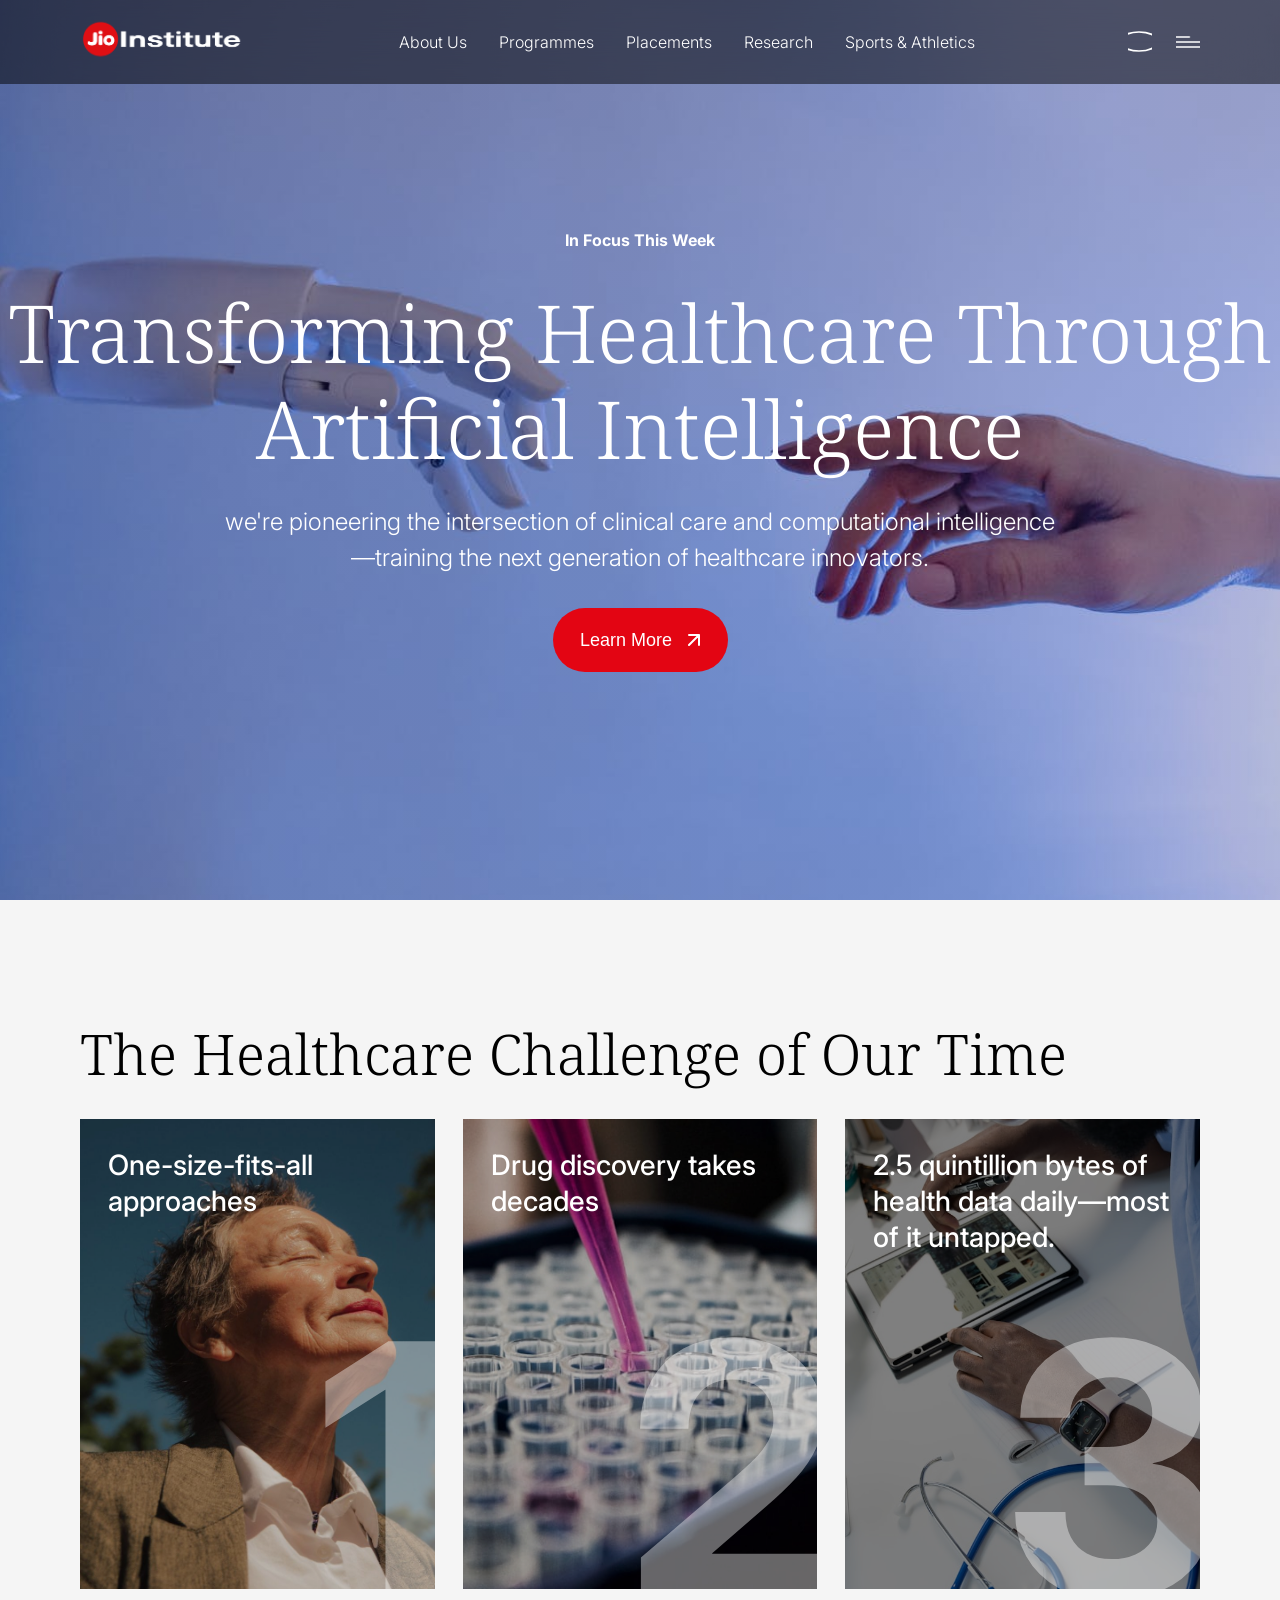
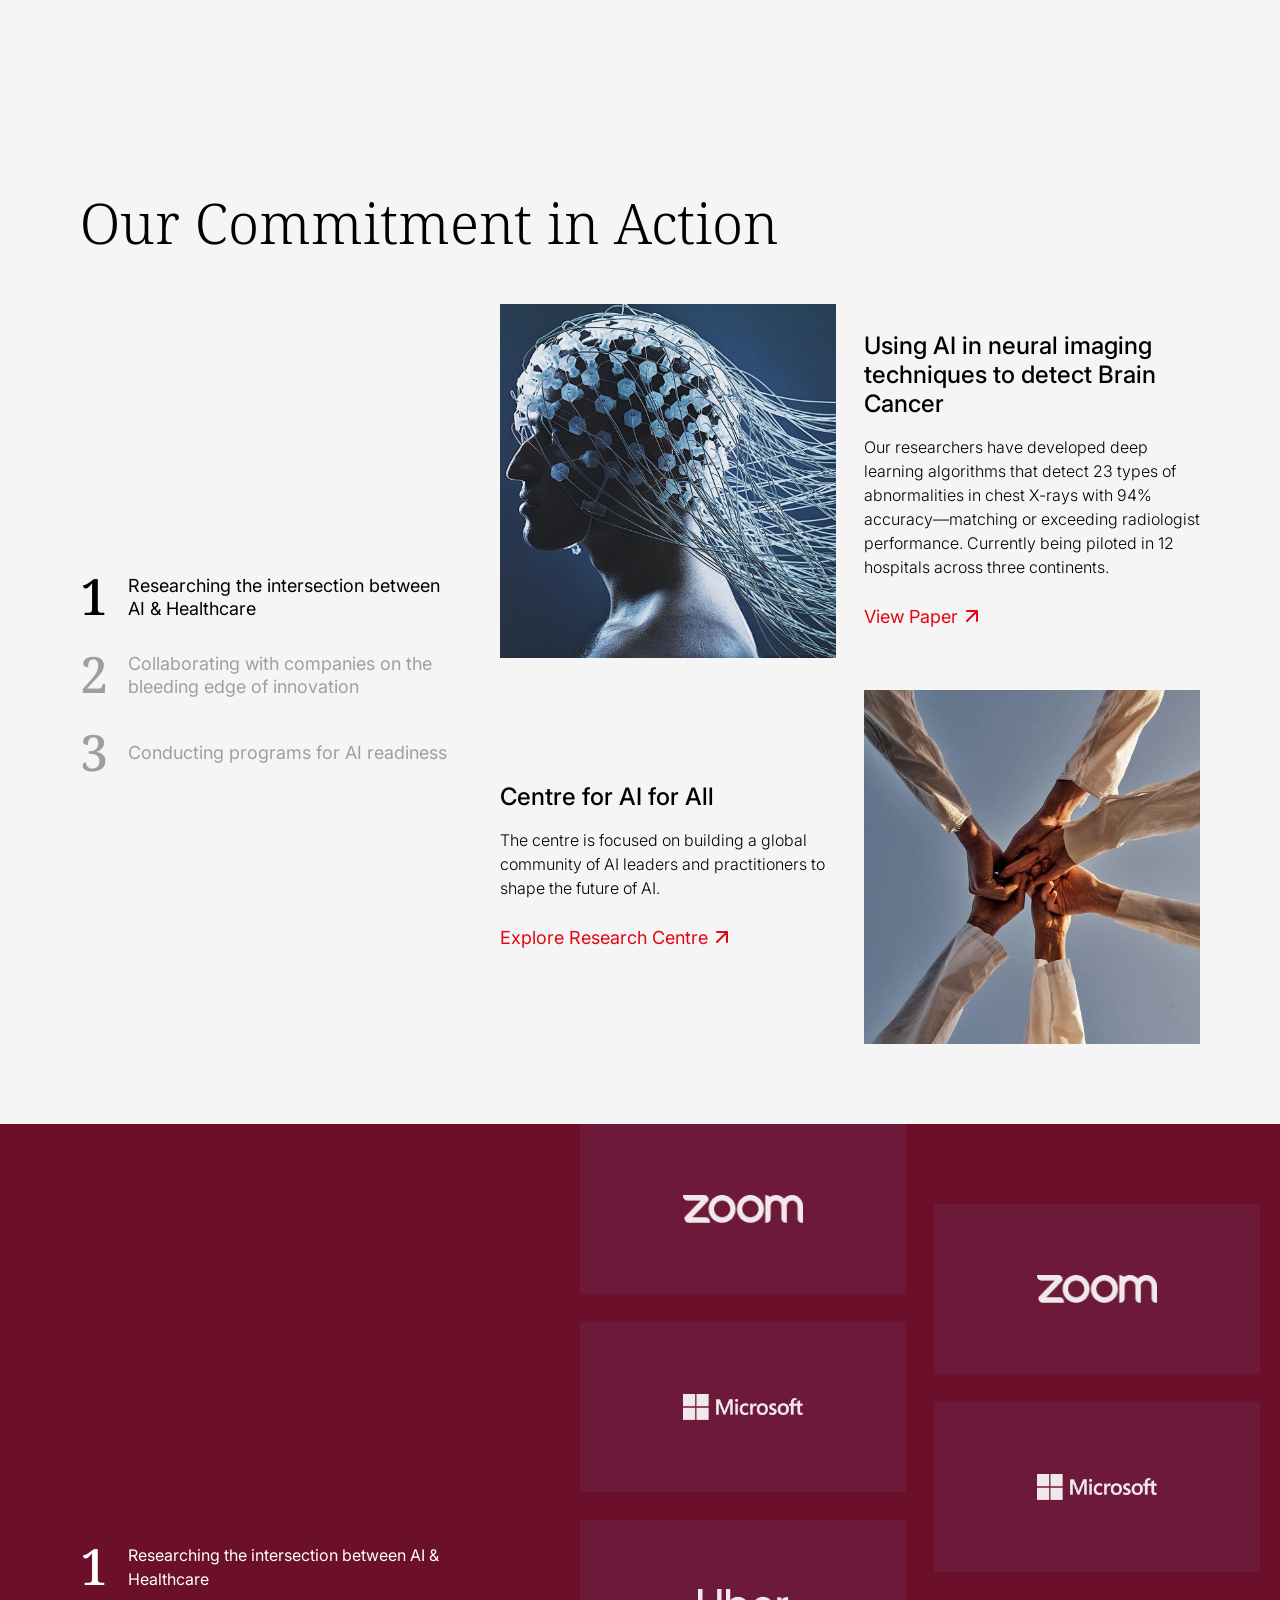
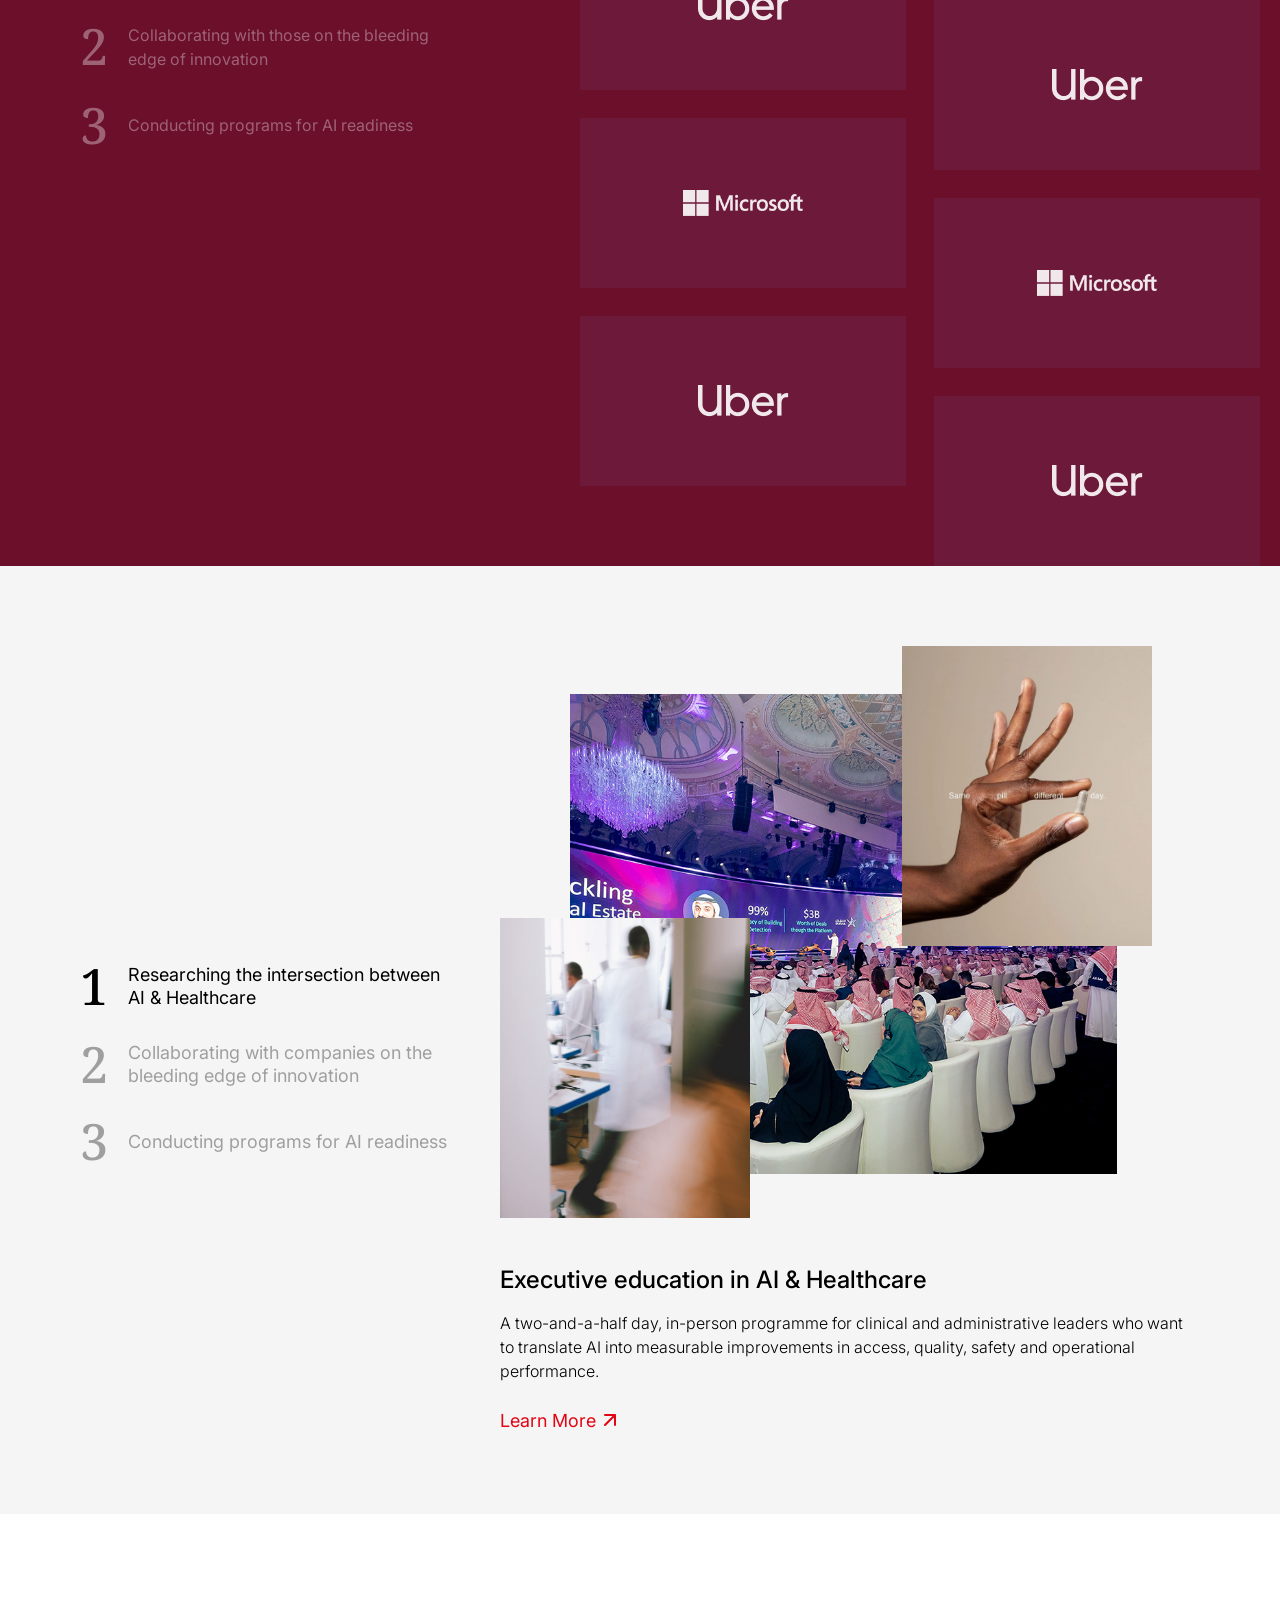
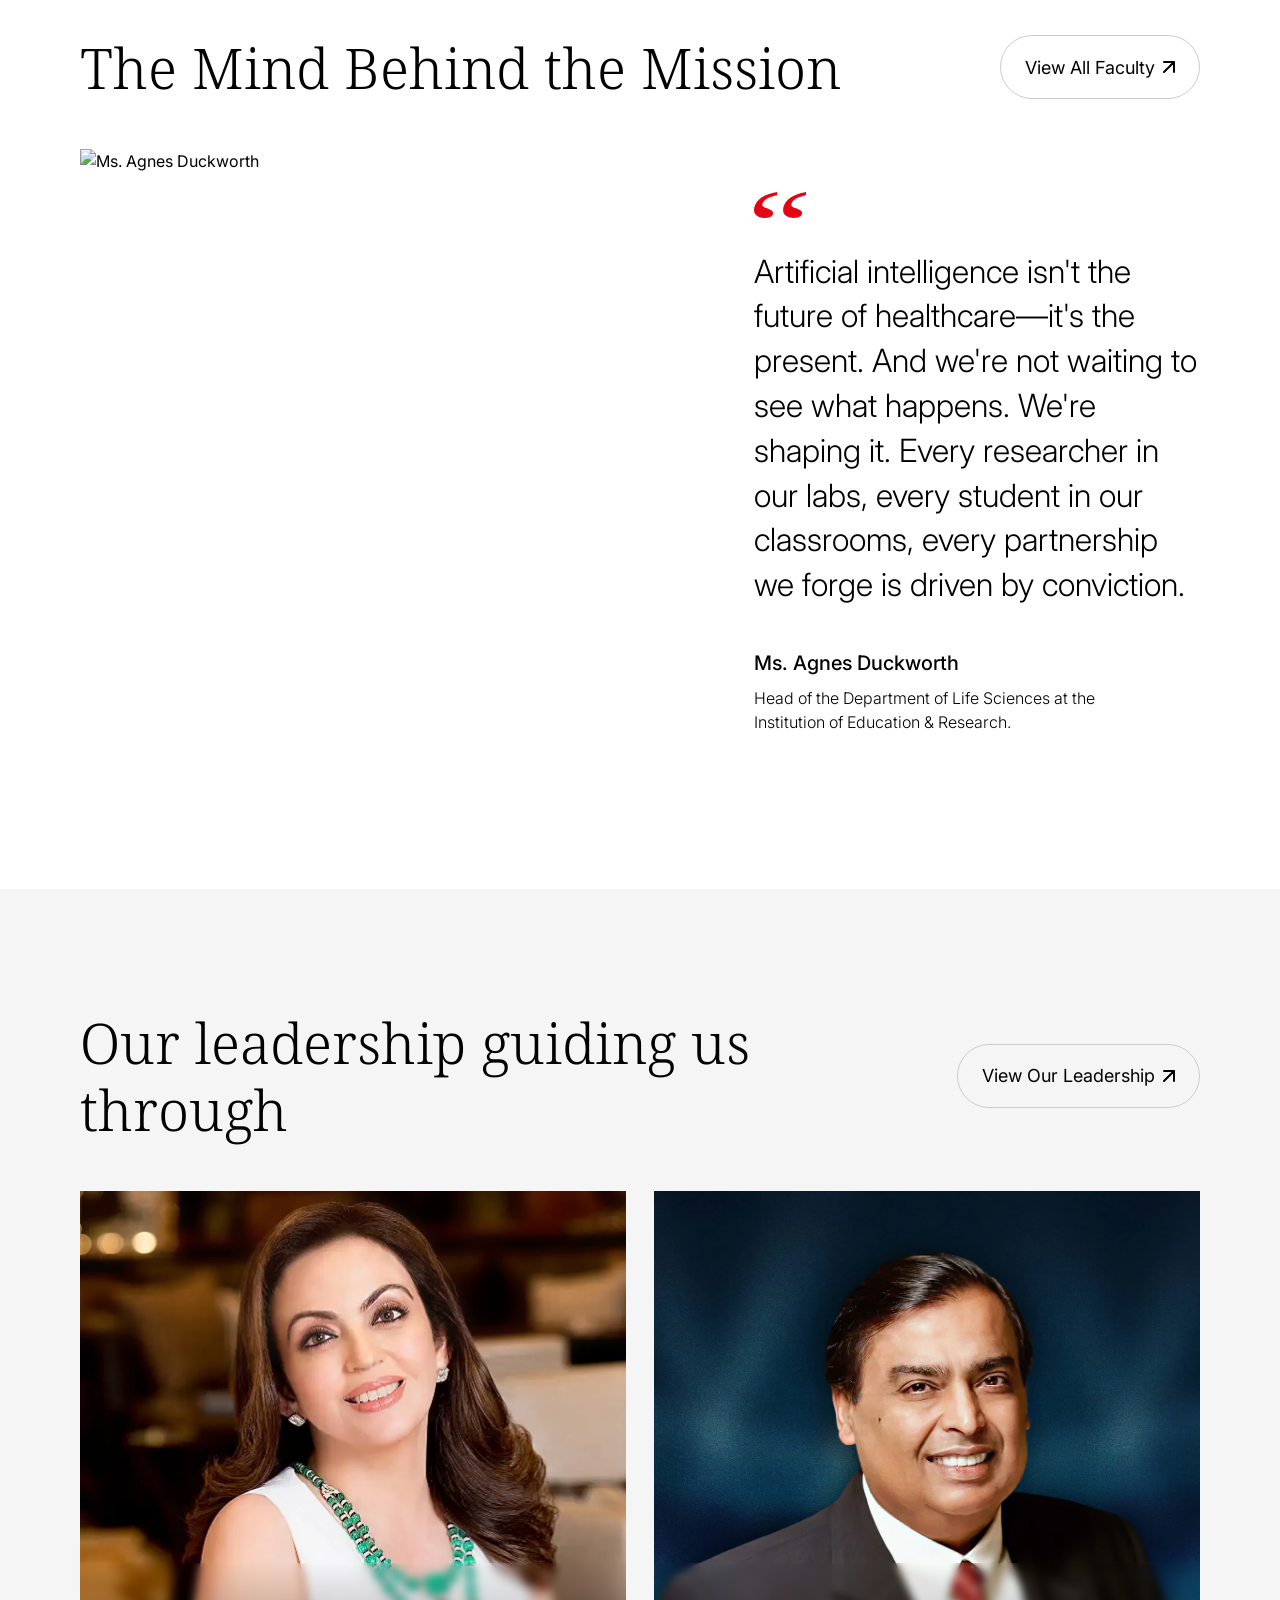
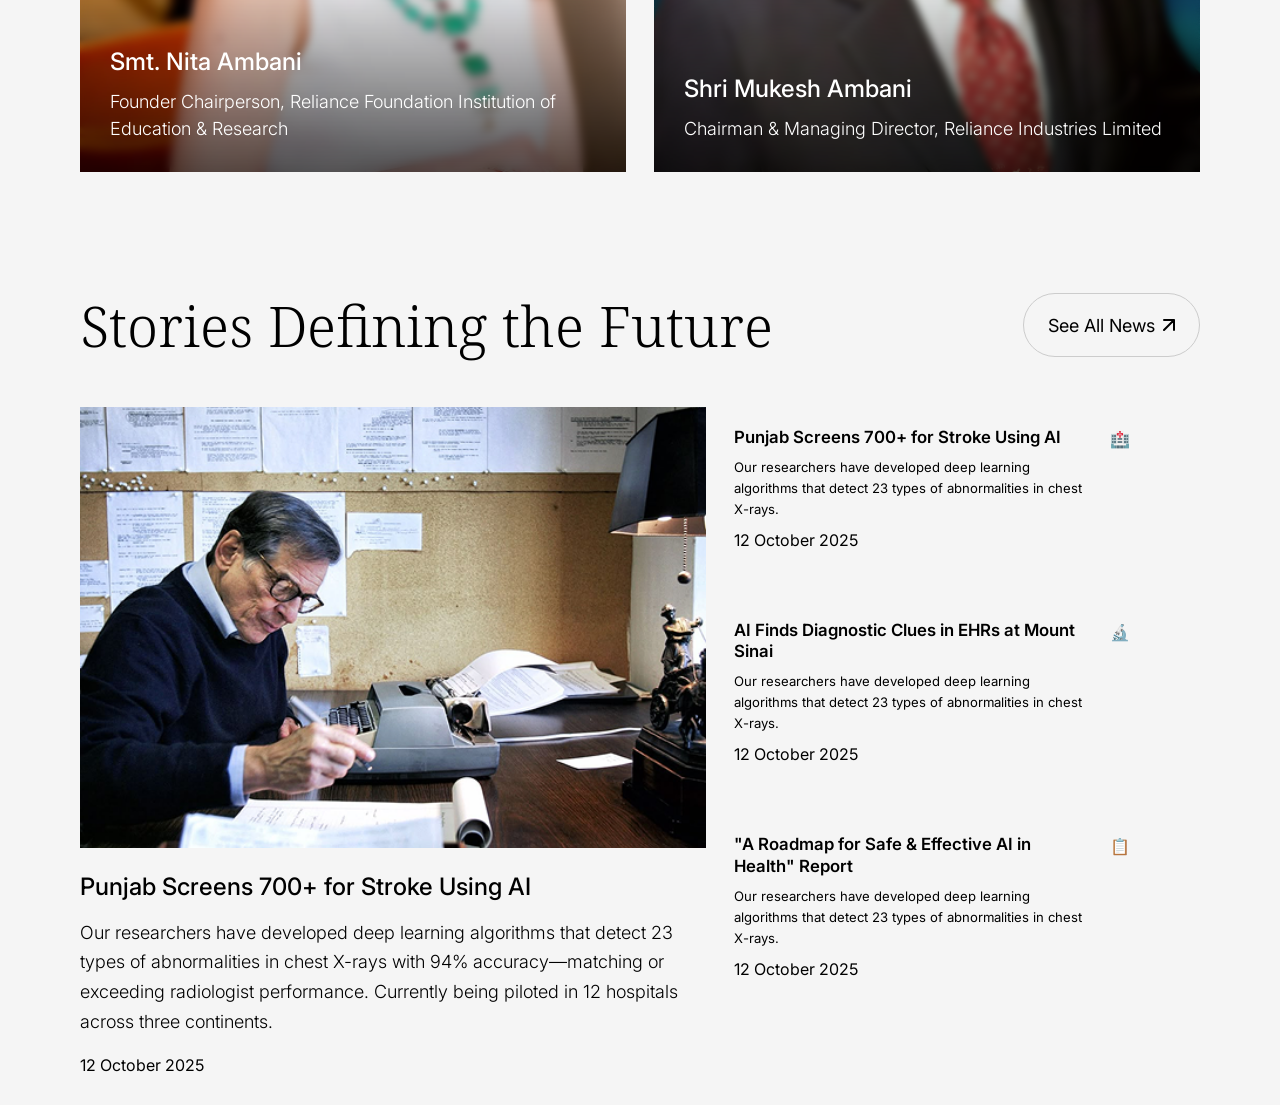
==== index.html @ ea9c2e78 "feat: homepage" ====
<!DOCTYPE html>
<html lang="en">

<head>
  <meta charset="UTF-8">
  <meta name="viewport" content="width=device-width, initial-scale=1.0">
  <title>Jio Institute - Healthcare AI</title>
  <link rel="preconnect" href="https://fonts.googleapis.com">
  <link rel="preconnect" href="https://fonts.gstatic.com" crossorigin>
  <link
    href="https://fonts.googleapis.com/css2?family=Inter:ital,opsz,wght@0,14..32,100..900;1,14..32,100..900&family=Noto+Serif:ital,wght@0,100..900;1,100..900&display=swap"
    rel="stylesheet">
  <link rel="stylesheet" href="/css/globals.css" />
  <link rel="stylesheet" href="/css/home.css" />
  <link rel="stylesheet" href="/css/common.css" />
</head>

<body>
  <main>
    <!-- ===================== [ HEADER ] ===================== -->
    <header class="header">
      <div class="container">
        <nav class="navbar">
          <!-- Logo -->
          <a href="/" class="navbar-logo">
            <img src="/images/header-logo.png" alt="Jio Institute" class="responsive-image-cover" />
          </a>
          <!-- Nav Links -->
          <ul class="navbar-links">
            <li><a href="#">About Us</a></li>
            <li><a href="#">Programmes</a></li>
            <li><a href="#">Placements</a></li>
            <li><a href="#">Research</a></li>
            <li><a href="#">Sports & Athletics</a></li>
          </ul>
          <!-- Right Icons -->
          <div class="navbar-icons">
            <button class="icon-btn" aria-label="Search">
              <img src="/images/search.svg" alt="" aria-hidden="true" class="responsive-image-cover" />
            </button>
            <button class="icon-btn" aria-label="Menu">
              <img src="/images/menu.svg" alt="" aria-hidden="true" class="responsive-image-cover" />
            </button>
          </div>

        </nav>
      </div>
    </header>
    <!-- ===================== [ Banner ] ===================== -->
    <div class="banner">
      <small class="banner-info-text">In Focus This Week</small>
      <h1>Transforming Healthcare Through Artificial Intelligence</h1>
      <p class="banner-description">we're pioneering the intersection of clinical care and computational
        intelligence—training the next
        generation of
        healthcare innovators.</p>
      <button class="btn-primary">
        Learn More
        <img src="/images/arrow-white-btn.svg" alt="" aria-hidden="true" class="" />
      </button>
    </div>

    <!-- ===================== [ CHALLENGE CARDS SECTION ] ===================== -->
    <section class="challenge container">
      <h2>The Healthcare Challenge of Our Time</h2>
      <div class="challenge-grid">
        <!-- CHALLENGE CARDS 1 -->
        <div class="challenge-card">
          <img src="/images/challenge-1.png" alt="One-size-fits-all approaches" class="responsive-image-cover" />
          <div class="challenge-card-overlay"></div>
          <p class="challenge-card-content">One-size-fits-all approaches</p>
          <span class="challenge-number">1</span>
        </div>
        <!-- CHALLENGE CARDS 2 -->
        <div class="challenge-card">
          <img src="/images/challenge-2.png" alt="Drug discovery takes decades" class="responsive-image-cover" />
          <div class="challenge-card-overlay"></div>
          <p class="challenge-card-content">Drug discovery takes decades</p>
          <span class="challenge-number">2</span>
        </div>
        <!-- CHALLENGE CARDS 3 -->
        <div class="challenge-card">
          <img src="/images/challenge-3.png" alt="2.5 quintillion bytes" class="responsive-image-cover" />
          <div class="challenge-card-overlay"></div>
          <p class="challenge-card-content">2.5 quintillion bytes of health data daily—most of it untapped.</p>
          <span class="challenge-number">3</span>
        </div>
      </div>
    </section>

    <!-- ===================== [ COMMITMENT SECTION ] ===================== -->
    <section class="commitment">
      <div class="container">
        <h2>Our Commitment in Action</h2>
        <div class="commitment-layout">

          <!-- Left — Numbered List -->
          <div class="commitment-tabs">
            <div class="commitment-tab commitment__tab--active">
              <span class="commitment-tab-number">1</span>
              <p>Researching the intersection between AI & Healthcare</p>
            </div>
            <div class="commitment-tab">
              <span class="commitment-tab-number">2</span>
              <p>Collaborating with companies on the bleeding edge of innovation</p>
            </div>
            <div class="commitment-tab">
              <span class="commitment-tab-number">3</span>
              <p>Conducting programs for AI readiness</p>
            </div>
          </div>

          <!-- Right — Cards -->
          <div class="commitment-cards">
            <div class="commitment-card">
              <div class="commitment-image-container">
                <img src="/images/research-1.png" alt="Neural imaging" class="responsive-image-cover" />
              </div>
              <div class="commitment-card-body">
                <p class="title">Using AI in neural imaging techniques to detect Brain Cancer</p>
                <p class="description">Our researchers have developed deep learning algorithms that detect 23 types of
                  abnormalities in
                  chest
                  X-rays with 94% accuracy—matching or exceeding radiologist performance. Currently being piloted in 12
                  hospitals across three continents.</p>
                <a href="#" class="commitment-link">
                  View Paper
                  <img src="/images/arrow-red.svg" alt="" aria-hidden="true" width="12" height="12" />
                </a>
              </div>
            </div>

            <div class="commitment-card">
              <div class="commitment-card-body">
                <p class="title">Centre for AI for All</h3>
                <p class="description">The centre is focused on building a global community of AI leaders and
                  practitioners to shape the
                  future
                  of AI.</p>
                <a href="#" class="commitment-link">
                  Explore Research Centre
                  <img src="/images/arrow-red.svg" alt="" aria-hidden="true" width="12" height="12" />
                </a>
              </div>
              <div class="commitment-image-container">
                <img src="/images/research-2.png" alt="Centre for AI for All" class="responsive-image-cover" />
              </div>
            </div>
          </div>
        </div>
      </div>
    </section>

    <!-- ===================== [ PARTNERS SECTION ] ===================== -->
    <section class="partners">
      <div class="partners__layout container">

        <!-- Left — Numbered List -->
        <div class="partners__tabs">
          <div class="partners__tab partners__tab--active">
            <span class="partners__tab-number">1</span>
            <p>Researching the intersection between AI & Healthcare</p>
          </div>
          <div class="partners__tab">
            <span class="partners__tab-number">2</span>
            <p>Collaborating with those on the bleeding edge of innovation</p>
          </div>
          <div class="partners__tab">
            <span class="partners__tab-number">3</span>
            <p>Conducting programs for AI readiness</p>
          </div>
        </div>

        <!-- Right — Logo Grid (2 columns, offset) -->
        <div class="partners__grid">
          <div class="partners__col partners__col--left">
            <div class="partners__logo-card">
              <img src="/images/zoom.png" alt="Zoom" />
            </div>
            <div class="partners__logo-card">
              <img src="/images/microsoft.png" alt="Blinkit" />
            </div>
            <div class="partners__logo-card">
              <img src="/images/uber.png" alt="Uber" />
            </div>
            <div class="partners__logo-card">
              <img src="/images/microsoft.png" alt="Microsoft" />
            </div>
            <div class="partners__logo-card">
              <img src="/images/uber.png" alt="Blinkit" />
            </div>
          </div>

          <div class="partners__col partners__col--right">
            <div class="partners__logo-card">
              <img src="/images/zoom.png" alt="Zoom" />
            </div>
            <div class="partners__logo-card">
              <img src="/images/microsoft.png" alt="Blinkit" />
            </div>
            <div class="partners__logo-card">
              <img src="/images/uber.png" alt="Uber" />
            </div>
            <div class="partners__logo-card">
              <img src="/images/microsoft.png" alt="Microsoft" />
            </div>
            <div class="partners__logo-card">
              <img src="/images/uber.png" alt="Blinkit" />
            </div>
          </div>
        </div>

      </div>
    </section>

    <!-- ===================== [ Executive SECTION ] ===================== -->
    <section class="commitment executive">
      <div class="container">
        <div class="commitment-layout">

          <!-- Left — Numbered List -->
          <div class="commitment-tabs">
            <div class="commitment-tab commitment__tab--active">
              <span class="commitment-tab-number">1</span>
              <p>Researching the intersection between AI & Healthcare</p>
            </div>
            <div class="commitment-tab">
              <span class="commitment-tab-number">2</span>
              <p>Collaborating with companies on the bleeding edge of innovation</p>
            </div>
            <div class="commitment-tab">
              <span class="commitment-tab-number">3</span>
              <p>Conducting programs for AI readiness</p>
            </div>
          </div>

          <!-- Right — Cards -->
          <div class="commitment__card">

            <!-- Collage — 3 images -->
            <div class="commitment__collage">
              <img src="/images/collage-overlay.png" alt="Conference hall" class="collage__img collage__img--main" />
              <img src="/images/exec-edu-1.png" alt="Doctors" class="collage__img collage__img--bottom-left" />
              <img src="/images/exec-edu-2.png" alt="Hand" class="collage__img collage__img--top-right" />
            </div>

            <!-- Text -->
            <div class="commitment-card-body">
              <p class="title">Executive education in AI & Healthcare</p>
              <p class="description">A two-and-a-half day, in-person programme for clinical and administrative leaders
                who want to translate AI into
                measurable improvements in access, quality, safety and operational performance.</p>
              <a href="#" class="commitment-link">
                Learn More
                <img src="/images/arrow-red.svg" alt="" aria-hidden="true" width="12" height="12" />
              </a>
            </div>

          </div>
        </div>
      </div>
    </section>

    <!-- ===================== [ FACULTY SECTION ] ===================== -->
    <section class="faculty">
      <div class="container">

        <!-- Header -->
        <div class="faculty-header">
          <h2>The Mind Behind the Mission</h2>
          <a href="#" class="btn-secondary">
            View All Faculty
            <img src="/images/arrow-black.svg" alt="" aria-hidden="true" />
          </a>
        </div>

        <!-- Content -->
        <div class="faculty__layout">

          <!-- Left — Image -->
          <div class="faculty__image-wrap">
            <img src="/images/faculty.png" alt="Ms. Agnes Duckworth" />
          </div>

          <!-- Right — Quote -->
          <div class="faculty__quote-wrap">
            <span class="quote-mark">
              <img src="/images/quote-mark-red.svg" alt="" aria-hidden="true" />
            </span>
            <blockquote class="faculty__quote">
              Artificial intelligence isn't the future of healthcare—it's the present. And we're not waiting to see what
              happens. We're shaping it. Every researcher in our labs, every student in our classrooms, every
              partnership we
              forge is driven by conviction.
            </blockquote>
            <div class="faculty__author">
              <p class="faculty__author-name">Ms. Agnes Duckworth</p>
              <p class="faculty__author-role">Head of the Department of Life Sciences at the Institution of Education &
                Research.</p>
            </div>
          </div>

        </div>
      </div>
    </section>
    <!-- =================== [ LEADERSHIP SECTION ] ==================== -->
    <section class="leadership">
      <div class="container">
        
        <div class="leadership-header">
          <h2>Our leadership guiding us through</h2>
          <a href="#" class="btn-secondary">
            View Our Leadership
            <img src="/images/arrow-black.svg" alt="" aria-hidden="true" />
          </a>
        </div>

        <!-- Cards Grid -->
        <div class="leadership-grid">
          <div class="leadership-card">
            <figure class="leadership-card-wrapper">
              <img src="/images/leader-1.png" alt="Smt. Nita Ambani" />
            </figure>
            <div class="leadership-card-overlay">
              <p class="leadership-card-name">Smt. Nita Ambani</p>
              <p class="leadership-card-role">Founder Chairperson, Reliance Foundation Institution of Education &
                Research
              </p>
            </div>
          </div>

          <div class="leadership-card">
            <figure class="leadership-card-wrapper">
              <img src="/images/leader-2.png" alt="Shri Mukesh Ambani" />
            </figure>
            <div class="leadership-card-overlay">
              <p class="leadership-card-name">Shri Mukesh Ambani</p>
              <p class="leadership-card-role">Chairman & Managing Director, Reliance Industries Limited</p>
            </div>
          </div>
        </div>
      </div>
    </section>

    <!-- =================== [ STORIES SECTION ] ==================== -->
    <section class="container">
      <div class="stories-header">
        <h2>Stories Defining the Future</h2>
        <a href="#" class="btn-secondary">
          See All News
          <img src="/images/arrow-black.svg" alt="" aria-hidden="true" />
        </a>
      </div>

      <div class="stories-grid">

        <!-- Featured card -->
        <article class="card-featured">
          <div class="img-wrap">
            <!-- Replace src with real image -->
            <img class="card-img" src="/images/news-main.png"
              alt="Researcher at desk">
          </div>
          <div class="card-body">
            <p class="card-title">Punjab Screens 700+ for Stroke Using AI</p>
            <p class="card-desc">Our researchers have developed deep learning algorithms that detect 23 types of
              abnormalities in chest X-rays with 94% accuracy—matching or exceeding radiologist performance. Currently
              being
              piloted in 12 hospitals across three continents.</p>
            <span class="card-date">12 October 2025</span>
          </div>
        </article>

        <!-- Right column -->
        <div class="right-col">

          <article class="card-side">
            <div class="side-content">
              <h3 class="side-title">Punjab Screens 700+ for Stroke Using AI</h3>
              <p class="side-desc">Our researchers have developed deep learning algorithms that detect 23 types of
                abnormalities in chest X-rays.</p>
              <span class="card-date">12 October 2025</span>
            </div>
            <div class="side-img-wrap">
              <img class="side-img" src="https://images.unsplash.com/photo-1559757148-5c350d0d3c56?w=200&q=80"
                alt="Medical" onerror="this.outerHTML='<div class=\'img-placeholder\'>🏥</div>';">
            </div>
          </article>

          <article class="card-side">
            <div class="side-content">
              <h3 class="side-title">AI Finds Diagnostic Clues in EHRs at Mount Sinai</h3>
              <p class="side-desc">Our researchers have developed deep learning algorithms that detect 23 types of
                abnormalities in chest X-rays.</p>
              <span class="card-date">12 October 2025</span>
            </div>
            <div class="side-img-wrap">
              <img class="side-img" src="https://images.unsplash.com/photo-1504711434969-e33886168f5c?w=200&q=80"
                alt="Sunset running" onerror="this.outerHTML='<div class=\'img-placeholder\'>🔬</div>';">
            </div>
          </article>

          <article class="card-side">
            <div class="side-content">
              <h3 class="side-title">"A Roadmap for Safe &amp; Effective AI in Health" Report</h3>
              <p class="side-desc">Our researchers have developed deep learning algorithms that detect 23 types of
                abnormalities in chest X-rays.</p>
              <span class="card-date">12 October 2025</span>
            </div>
            <div class="side-img-wrap">
              <img class="side-img" src="https://images.unsplash.com/photo-1509062522246-3755977927d7?w=200&q=80"
                alt="Students" onerror="this.outerHTML='<div class=\'img-placeholder\'>📋</div>';">
            </div>
          </article>

        </div>
      </div>
    </section>
  </main>

  <!-- =================== [ JS FILES ] ==================== -->
  <script src="/js/script.js"></script>
</body>

</html>
---- css/globals.css ----
:root {
  --miyamoto-red: #e30513;
  --white-smoke: #f5f5f5;
  --black: #000000;
  --white: #ffffff;

  /* Fonts */
  --font-primary: 'Inter', sans-serif;
  --font-secondary: "Noto Serif", serif;
}

*,
*::before,
*::after {
  box-sizing: border-box;
  margin: 0;
  padding: 0;
}

body {
  font-family: var(--font-primary);
  background-color: var(--white-smoke);
  color: var(--black);
  line-height: 1.5;
}

/* Heading Style  */
h1,
h2,
h3,
h4,
h5 {
  font-family: var(--font-secondary);
  font-weight: 300;
}

h1 {
  font-size: 80px;
  line-height: 96px;
  color: var(--white);
}
h2{
  font-size: 56px;
  line-height: 67px;
}

a {
  text-decoration: none;
}

button {
  background: none;
  border: none;
  cursor: pointer;
}

/* ===================== [ CONTAINER ] ===================== */
.container {
  width: 100%;
  max-width: 1440px;
  margin-inline: auto;
  padding-inline: 80px;
}

@media (max-width: 1024px) {
  .container {
    padding-inline: 40px;
  }
}

@media (max-width: 768px) {
  .container {
    padding-inline: 20px;
  }
}

/* ===================== [ HEADER ] ===================== */
.header {
  backdrop-filter: blur(30px);
  background: #00000080;
  position: fixed;
  left: 0;
  right: 0;
  top: 0;
  z-index: 100;
}

.navbar {
  display: flex;
  align-items: center;
  justify-content: space-between;
  height: 84px;
}

/* Logo */
.navbar-logo {
  height: 42px;
  width: 165px;
  display: block;
}

/* Nav Links */
.navbar-links {
  display: flex;
  align-items: center;
  gap: 32px;
  list-style: none;
}

.navbar-links a {
  color: var(--white);
  font-size: 16px;
  font-weight: 300;
  transition: color 0.2s ease-in-out;
}

.navbar-links a:hover {
  color: var(--miyamoto-red);
}

/* Icons */
.navbar-icons {
  display: flex;
  align-items: center;
  gap: 24px;
}

.icon-btn {
  display: flex;
  align-items: center;
  justify-content: center;
  width: 24px;
  height: 24px;
}


/* ===================== [ RESPONSIVE ] ===================== */
@media (max-width: 768px) {
  .navbar-links {
    display: none;
  }
}
---- css/home.css ----
/* ===================== [ Banner ] ===================== */
.banner {
  width: 100%;
  height: 100vh;
  background:
    linear-gradient(rgba(27, 27, 142, 0.25), rgba(27, 27, 142, 0.25)),
    url('/images/hero-bg.png');
  background-size: cover;
  background-position: center;
  background-repeat: no-repeat;
  display: flex;
  flex-direction: column;
  align-items: center;
  justify-content: center;
  text-align: center;
}

.banner-info-text {
  font-weight: bold;
  font-size: 16px;
  color: var(--white);
  margin-bottom: 32px;
}

.banner-description {
  font-size: 24px;
  font-weight: 300;
  line-height: 150%;
  max-width: 844px;
  color: var(--white);
  margin: 28px 0 32px 0;
}

.btn-primary {
  display: flex;
  align-items: center;
  justify-content: center;
  gap: 16px;
  font-size: 18px;
  font-weight: normal;
  min-width: 175px;
  height: 64px;
  padding-inline: 24px;
  background: var(--miyamoto-red);
  color: white;
  border-radius: 40px;
}

.btn-primary img {
  width: 12px;
  height: 12px;
  transition: transform 0.3s ease;
}

.btn-primary:hover img {
  transform: rotate(45deg);
}

/* ===================== [ CHALLENGE CARDS SECTION ] ===================== */
.challenge {
  padding-block: 120px;
}

.challenge-grid {
  display: grid;
  grid-template-columns: repeat(3, 1fr);
  gap: 28px;
  margin-top: 32px;
}

/* Card */
.challenge-card {
  position: relative;
  height: 470px;
  overflow: hidden;
}

.challenge-card-overlay {
  position: absolute;
  inset: 0;
}

/* overlay */
.challenge-card:nth-child(1) .challenge-card-overlay {
  background: rgba(0, 0, 0, 0.2);
}

.challenge-card:nth-child(2) .challenge-card-overlay {
  background: rgba(0, 0, 0, 0.3);
}

.challenge-card:nth-child(3) .challenge-card-overlay {
  background: rgba(0, 0, 0, 0.5);
}

.challenge-card-content {
  position: absolute;
  top: 0;
  left: 0;
  right: 0;
  padding: 28px;
  z-index: 2;
  font-size: 28px;
  font-weight: 500;
  color: var(--white);
  line-height: 36px;
}

.challenge-number {
  position: absolute;
  bottom: 0;
  right: -20px;
  font-size: 350px;
  font-weight: 700;
  color: rgba(255, 255, 255, 0.4);
  z-index: 2;
  line-height: 0.69;
}

@media (max-width: 768px) {
  .challenge-grid {
    grid-template-columns: 1fr;
  }

  .challenge-number {
    font-size: 100px;
  }
}

/* ===================== [ COMMITMENT SECTION ] ===================== */
.commitment {
  padding-block: 80px;
}


/* Layout — left tabs + right cards */
.commitment-layout,
.partners__layout {
  display: grid;
  grid-template-columns: 380px 1fr;
  gap: 40px;
  align-items: center;
  margin-top: 48px;
}

.partners__layout {
  margin-top: 0;
}

/* ---- Left Tabs ---- */
.commitment-tabs,
.partners__tabs {
  display: flex;
  flex-direction: column;
  gap: 32px;
  position: sticky;
  top: 80px;
}

.commitment-tab,
.partners__tab {
  display: flex;
  align-items: center;
  gap: 20px;
  cursor: pointer;
  opacity: 0.35;
  transition: opacity 0.2s;
}

.commitment__tab--active {
  opacity: 1;
}

.commitment__tab:hover {
  opacity: 0.7;
}

.commitment-tab-number,
.partners__tab-number {
  font-family: var(--font-secondary);
  font-size: 50px;
  font-weight: 500;
  color: var(--black);
  line-height: 0.9;
}

.commitment-tab p,
.partners__tab-number p {
  font-size: 18px;
  font-weight: normal;
  line-height: 23px;
}

/* ---- Right Cards ---- */
.commitment-cards {
  display: flex;
  flex-direction: column;
  gap: 32px;
}

.commitment-card {
  display: grid;
  grid-template-columns: 1fr 1fr;
  gap: 28px;
  align-items: center;
}

.commitment-image-container {
  width: 408;
  height: 354px;
}

.commitment-card-body .title {
  font-size: 24px;
  font-weight: 500;
  line-height: 120%;
  color: var(--black);
}

.commitment-card-body .description {
  font-size: 16px;
  font-weight: 300;
  line-height: 24px;
  margin-top: 16px;
  margin-bottom: 24px;
}

.commitment-link {
  display: flex;
  align-items: center;
  gap: 8px;
  font-size: 18px;
  font-weight: normal;
  color: var(--miyamoto-red);
}

@media (max-width: 1024px) {

  .commitment-layout,
  .partners__layout {
    grid-template-columns: 1fr;
  }

  .commitment-tabs {
    position: static;
    flex-direction: row;
    flex-wrap: wrap;
    gap: 16px;
  }
}

@media (max-width: 768px) {

  .commitment-card {
    grid-template-columns: 1fr;
  }
}

/* ===================== [ PARTNERS SECTION ] ===================== */
.partners {
  background-color: #6b0f2b;
  overflow: hidden;
}

.partners__tab--active {
  opacity: 1;
}

.partners__tab:hover {
  opacity: 0.7;
}

.partners__tab-number {
  color: #ffffff;
}

.partners__tab p {
  color: #ffffff;
}

/* ---- Logo Grid ---- */
.partners__grid {
  display: grid;
  grid-template-columns: 326px 326px;
  gap: 28px;
  margin-left: 5rem;
}

.partners__col {
  display: flex;
  flex-direction: column;
  gap: 28px;
}

/* Right column offset — half card bottom */
.partners__col--right {
  margin-top: 80px;
}

.partners__logo-card {
  width: 326px;
  height: 170px;
  display: flex;
  align-items: center;
  justify-content: center;
  cursor: pointer;
  background: #6d1939;
}

.partners__logo-card img {
  max-height: 32px;
  max-width: 120px;
  object-fit: contain;
  filter: brightness(0) invert(1);
  opacity: 0.9;
}

@media (max-width: 768px) {
  .partners__grid {
    grid-template-columns: 1fr;
  }

  .partners__col--right {
    margin-top: 0;
  }
}

/* ===================== [ Executive SECTION ] ===================== */
.executive {
  background: var(--white-smoke);
}

.commitment__collage {
  position: relative;
  width: 100%;
  height: 572px;
}

.collage__img {
  position: absolute;
  object-fit: cover;
  display: block;
}

/* Main image — center, largest */
.collage__img--main {
  width: 547px;
  height: 480px;
  left: 10%;
  top: 0;
  z-index: 1;
}

/* Top right — portrait */
.collage__img--top-right {
  width: 250px;
  height: 300px;
  right: 3rem;
  top: -3rem;
  z-index: 2;
}

/* Bottom left — small */
.collage__img--bottom-left {
  width: 250px;
  height: 300px;
  left: 0;
  bottom: 3rem;
  z-index: 2;
}

/* ===================== [ FACULTY SECTION ] ===================== */
.faculty {
  padding-block: 120px;
  background: var(--white);
}

/* Header */
.faculty-header {
  display: flex;
  align-items: center;
  justify-content: space-between;
  margin-bottom: 48px;
}



.btn-secondary {
  display: inline-flex;
  align-items: center;
  gap: 8px;
  padding-inline: 24px;
  height: 64px;
  border: 1px solid rgba(204, 204, 204, 1);
  border-radius: 100px;
  font-size: 18px;
  font-weight: 400;
  color: var(--black);
  white-space: nowrap;
}

.btn-secondary img {
  width: 12px;
  height: 12px;
}

/* Layout */
.faculty__layout {
  display: grid;
  grid-template-columns: 1fr 1fr;
  gap: 48px;
  align-items: center;
}

/* Image */
.faculty__image-wrap {
  width: 626px;
  height: 620px;
}

.faculty__image-wrap img {
  width: 100%;
  height: 100%;
  object-fit: cover;
}

.quote-mark {
  display: block;
  width: 52px;
  height: 42px;
  margin-bottom: 24px;
}

.quote-mark img {
  width: 100%;
  height: 100%;
  object-fit: contain;
}

.faculty__quote {
  font-size: 32px;
  font-weight: 300;
  line-height: 140%;
}

/* Author */
.faculty__author {
  max-width: 358px;
  display: flex;
  flex-direction: column;
  gap: 8px;
  padding-top: 40px;
}

.faculty__author-name {
  font-size: 20px;
  font-weight: 500;
}

.faculty__author-role {
  font-size: 16px;
  font-weight: 300;
  line-height: 24px;
}

@media (max-width: 768px) {
  .faculty__header {
    flex-direction: column;
    align-items: flex-start;
    gap: 16px;
  }

  .faculty__title {
    font-size: 32px;
  }

  .faculty__layout {
    grid-template-columns: 1fr;
    gap: 32px;
  }
}

/* ===================== [ LEADERSHIP SECTION ] ===================== */
.leadership {
  padding-block: 120px;
}

/* Header */
.leadership-header {
  display: flex;
  align-items: center;
  justify-content: space-between;
  margin-bottom: 48px;
}

/* Grid */
.leadership-grid {
  display: grid;
  grid-template-columns: 1fr 1fr;
  gap: 28px;
}

/* Card */
.leadership-card {
  position: relative;
  overflow: hidden;
}

.leadership-card-wrapper {
  height: 581px;
}

.leadership-card-wrapper img {
  width: 100%;
  height: 100%;
  object-fit: cover;
  display: block;
}

/* Overlay — Figma gradient + blur */
.leadership-card-overlay {
  position: absolute;
  bottom: 0;
  left: 0;
  right: 0;
  padding: 30px;
  background: linear-gradient(360deg,
      rgba(0, 0, 0, 0.65) 0%,
      rgba(0, 0, 0, 0) 100%);
  backdrop-filter: blur(4px);
  height: 36%;
  display: flex;
  flex-direction: column;
  justify-content: end;
}

.leadership-card-name {
  font-size: 24px;
  font-weight: 500;
  color: var(--white);
  margin-bottom: 8px;
}

.leadership-card-role {
  font-size: 18px;
  font-weight: 300;
  color: var(--white);
  line-height: 27px;
  max-width: 478px;
}


@media (max-width: 768px) {
  .leadership__header {
    flex-direction: column;
    align-items: flex-start;
    gap: 16px;
  }

  .leadership-grid {
    grid-template-columns: 1fr;
  }
}

/* ===================== [ STORIES SECTION ] ===================== */
.stories-header {
  display: flex;
  align-items: center;
  justify-content: space-between;
  margin-bottom: 48px;
}


/* ── Grid ── */
.stories-grid {
  display: grid;
  grid-template-columns: 1fr 1fr;
  grid-template-rows: auto auto;
  gap: 28px;
}

.card-featured .img-wrap {
  width: 626px;
  height: 441px;
}

.card-featured .card-img{
  width: 100%;
  height: 100%;
  object-fit: cover;
}


.card-featured .card-body {
  padding-top: 24px;
  display: flex;
  flex-direction: column;
  gap: 16px;
}

.card-featured .card-title {
  font-size: 24px;
  font-weight: 500;
  line-height: 1.25;
}

.card-featured .card-desc {
  font-size: 18px;
  font-weight: 300;
  line-height: 1.65;
}

.card-date {
  font-size: 16px;
  text-transform: capitalize;
  font-weight: 400;
}

/* Right-column side cards */
.right-col {
  display: flex;
  flex-direction: column;
  gap: 28px;
}

.card-side {
  display: grid;
  grid-template-columns: 1fr auto;
  gap: 18px;
  align-items: start;
  padding: 20px 0;
  border-bottom: 1px solid var(--border);
  cursor: pointer;
  transition: background 0.15s var(--ease);
}

.card-side:hover .side-title {
  color: var(--accent);
}

.side-content {
  display: flex;
  flex-direction: column;
  gap: 8px;
}

.side-title {
  font-family: var(--font-display);
  font-size: 1.05rem;
  font-weight: 600;
  line-height: 1.3;
  color: var(--ink);
  transition: color 0.2s var(--ease);
}

.side-desc {
  font-size: 0.82rem;
  line-height: 1.6;
  color: var(--ink-soft);
}

.side-img-wrap {
  width: 90px;
  height: 70px;
  overflow: hidden;
  border-radius: 3px;
  flex-shrink: 0;
}

.side-img {
  width: 100%;
  height: 100%;
  object-fit: cover;
  display: block;
  filter: grayscale(15%);
  transition: filter 0.3s var(--ease), transform 0.3s var(--ease);
}

.card-side:hover .side-img {
  filter: grayscale(0%);
  transform: scale(1.05);
}

/* ── Responsive ── */
@media (max-width: 680px) {

  .stories-grid {
    grid-template-columns: 1fr;
  }

  .card-featured {
    grid-row: auto;
  }

  .card-side {
    grid-template-columns: 1fr auto;
  }
}
---- css/common.css ----
.responsive-image-cover{
  width: 100%;
  height: 100%;
  object-fit: cover;
}
.responsive-image-contain{
  width: 100%;
  height: 100%;
  object-fit: contain;
}
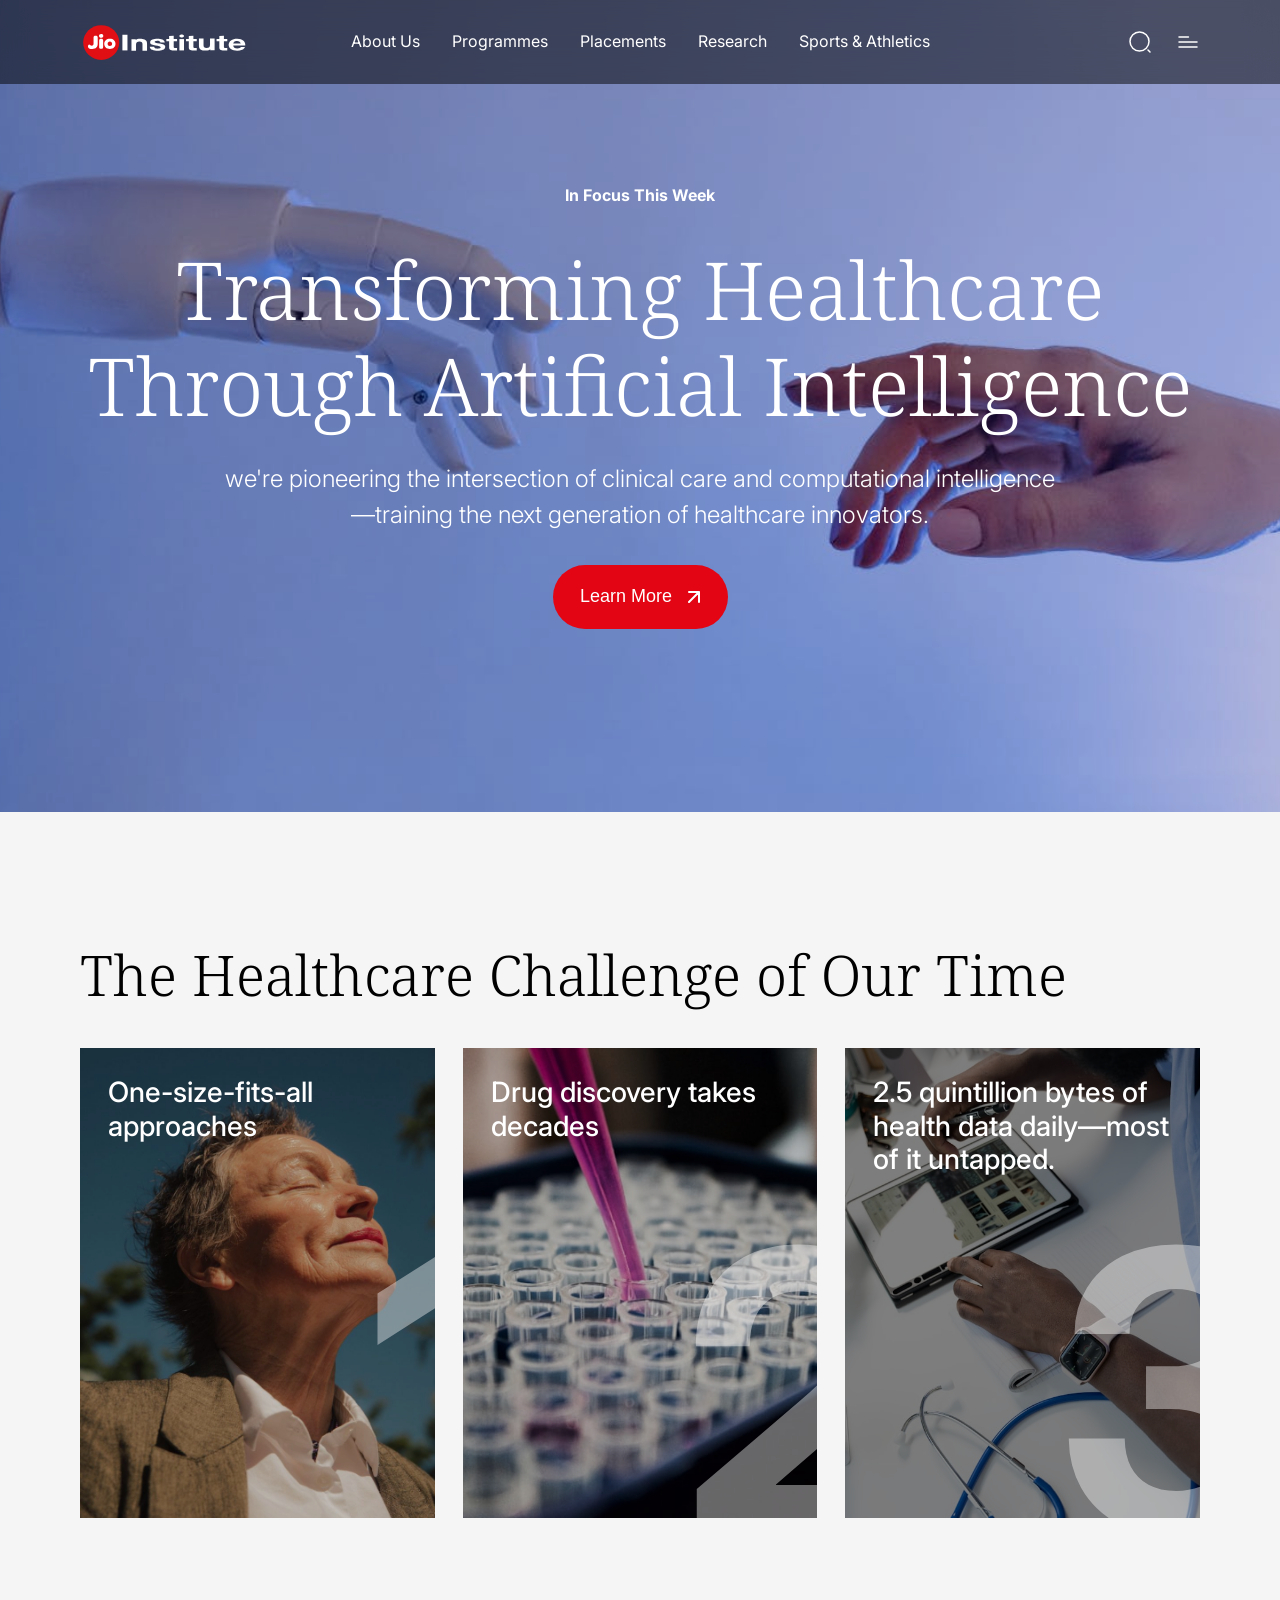
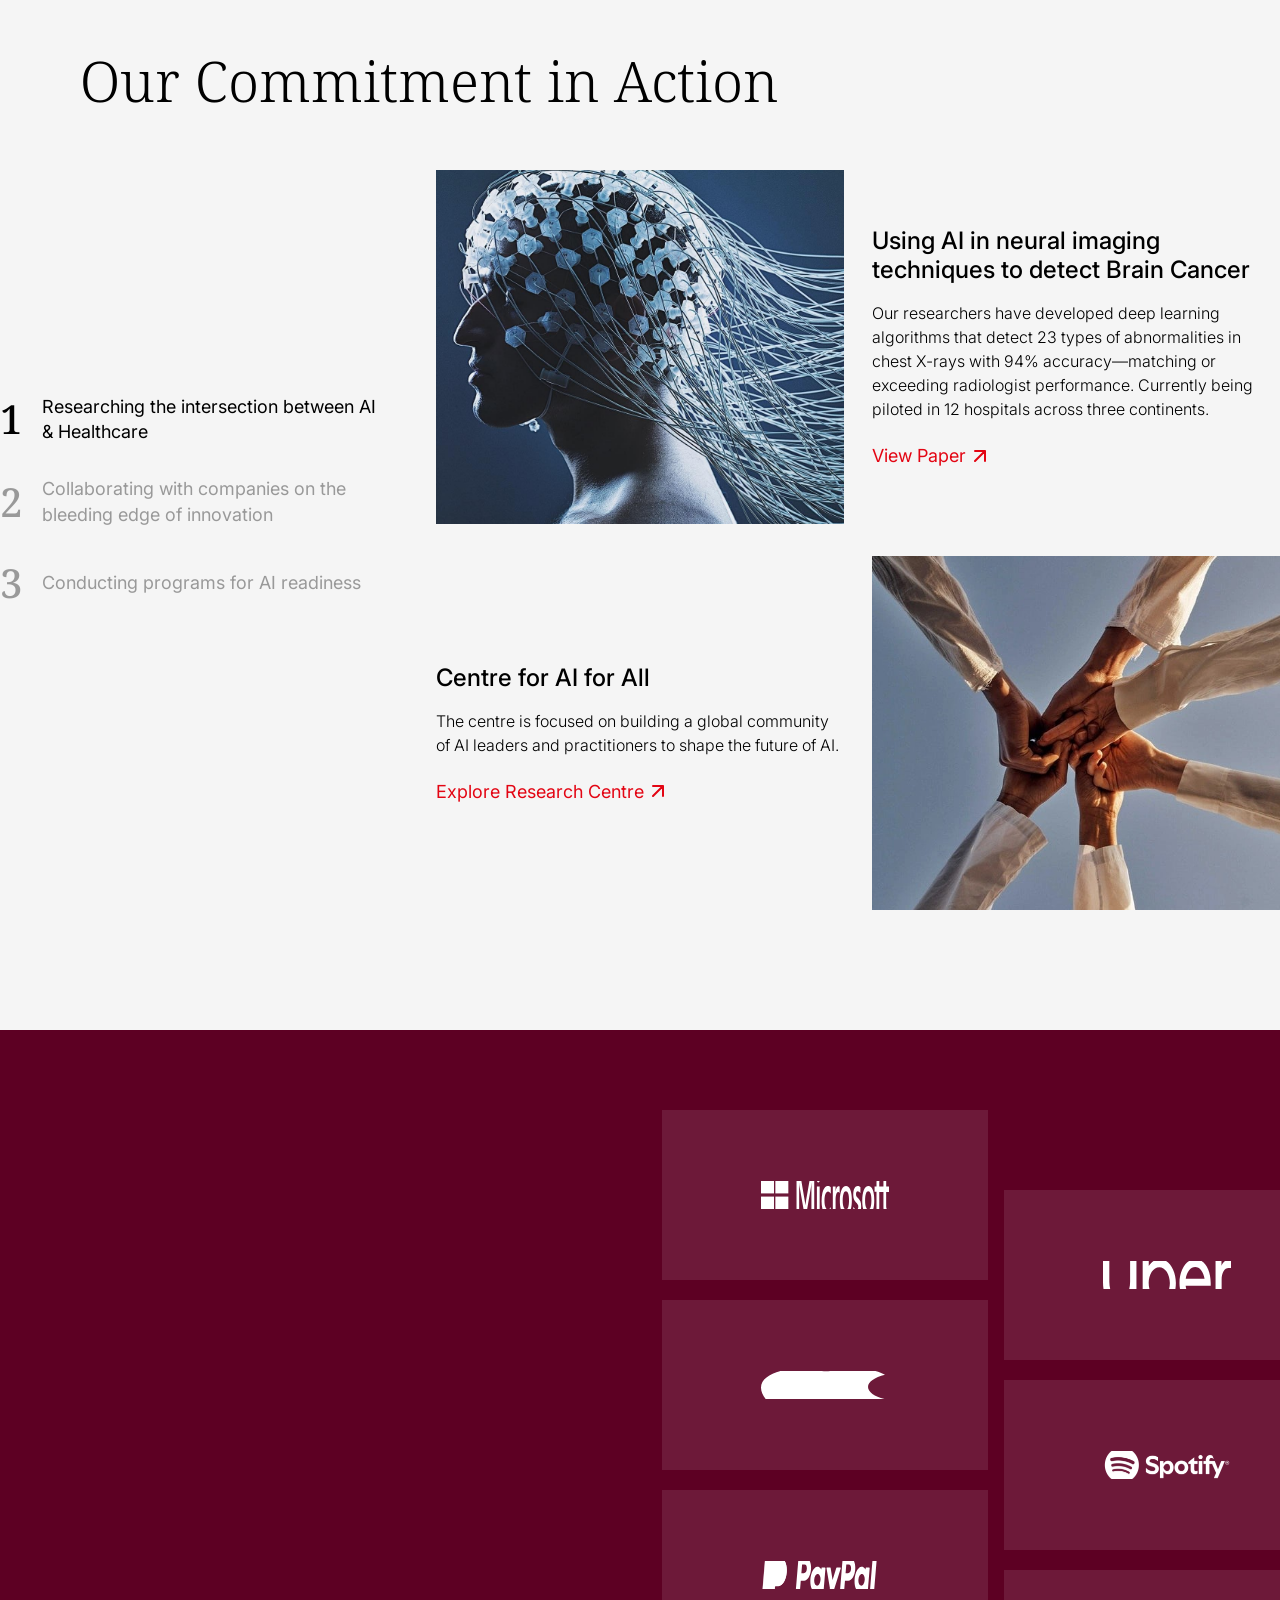
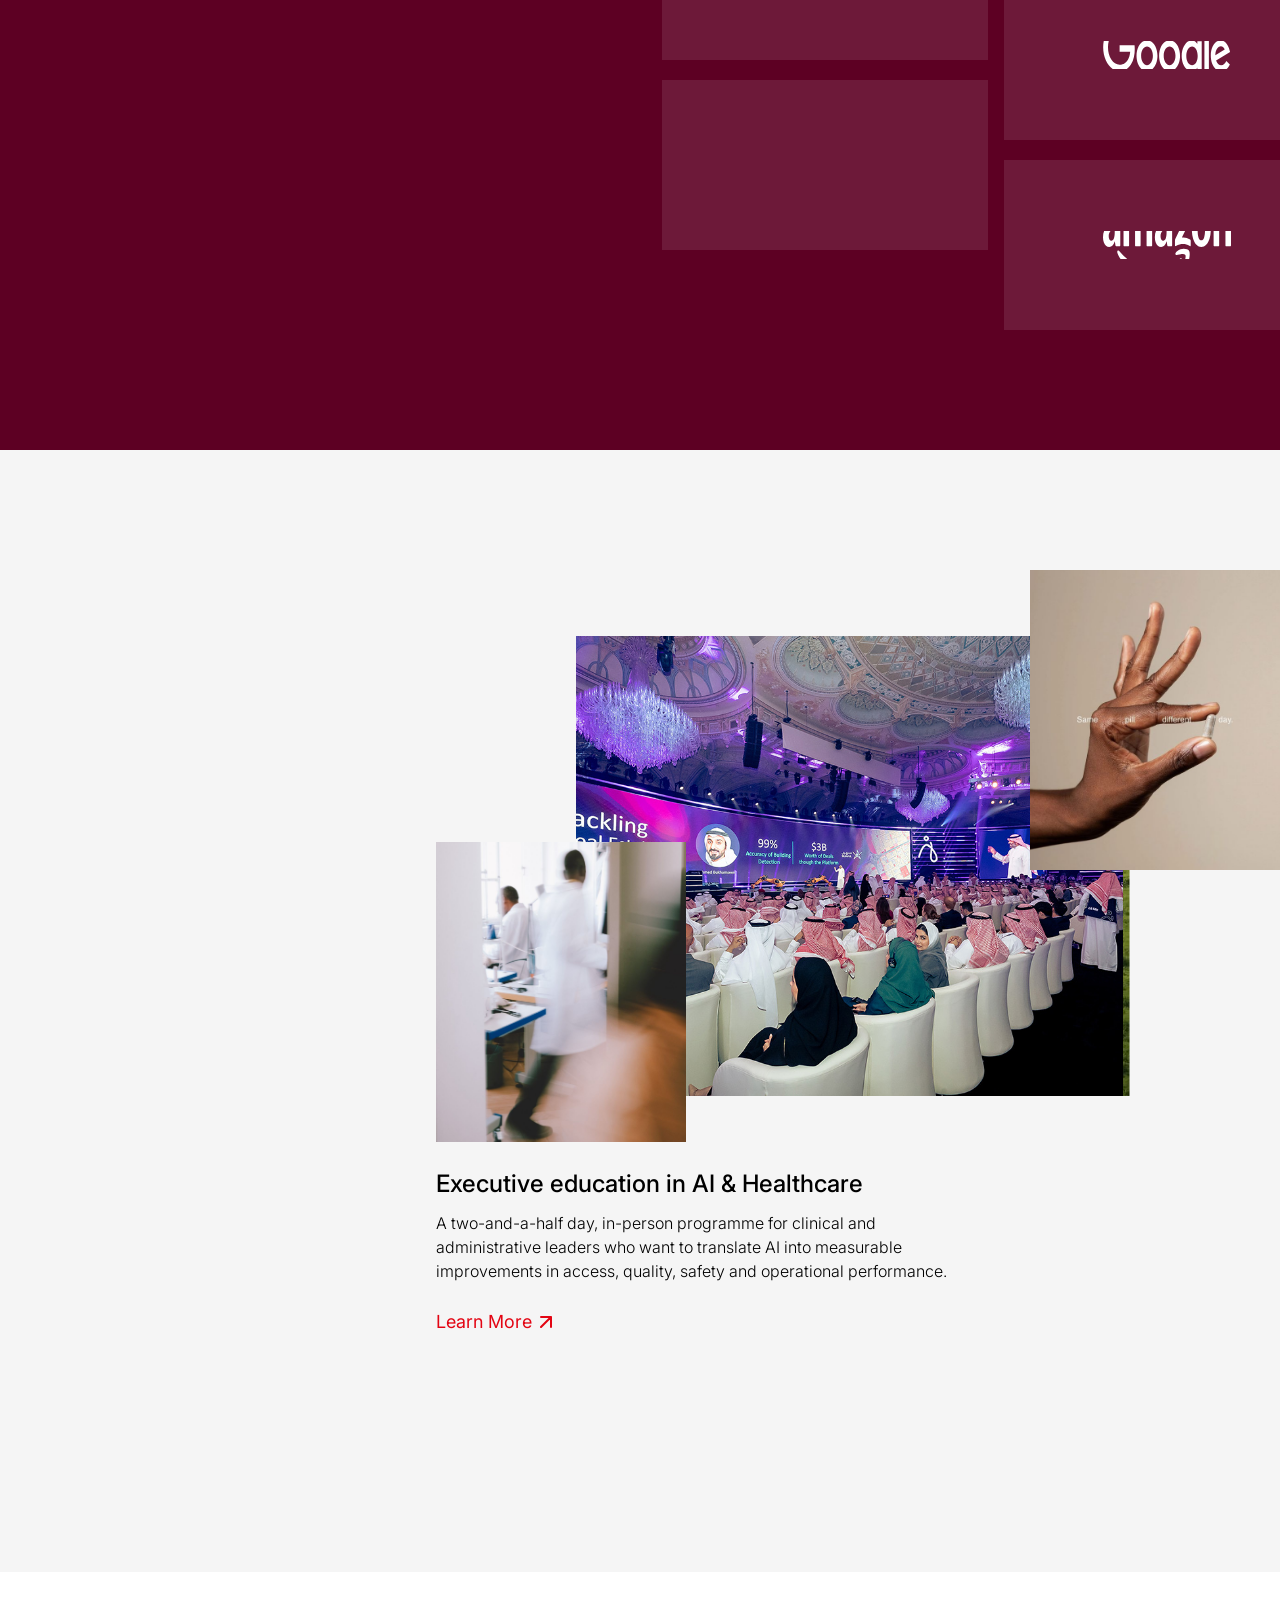
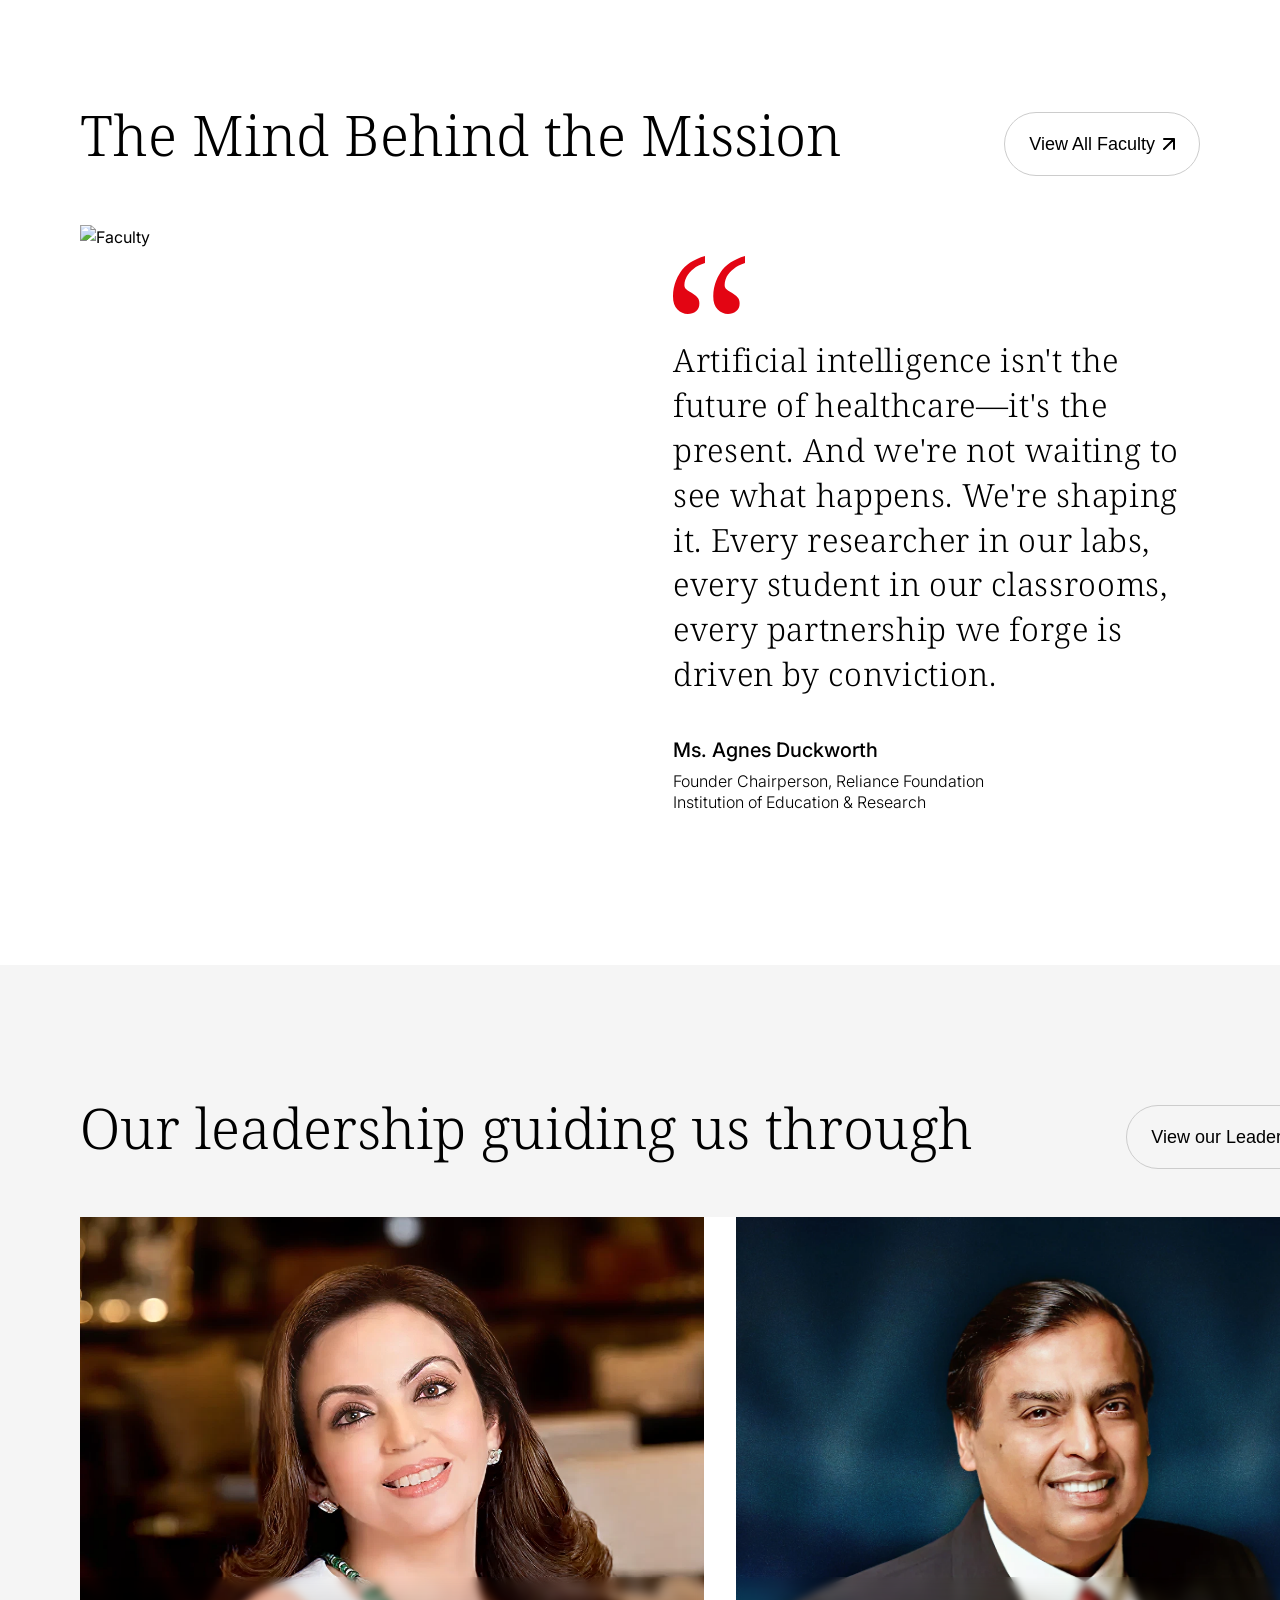
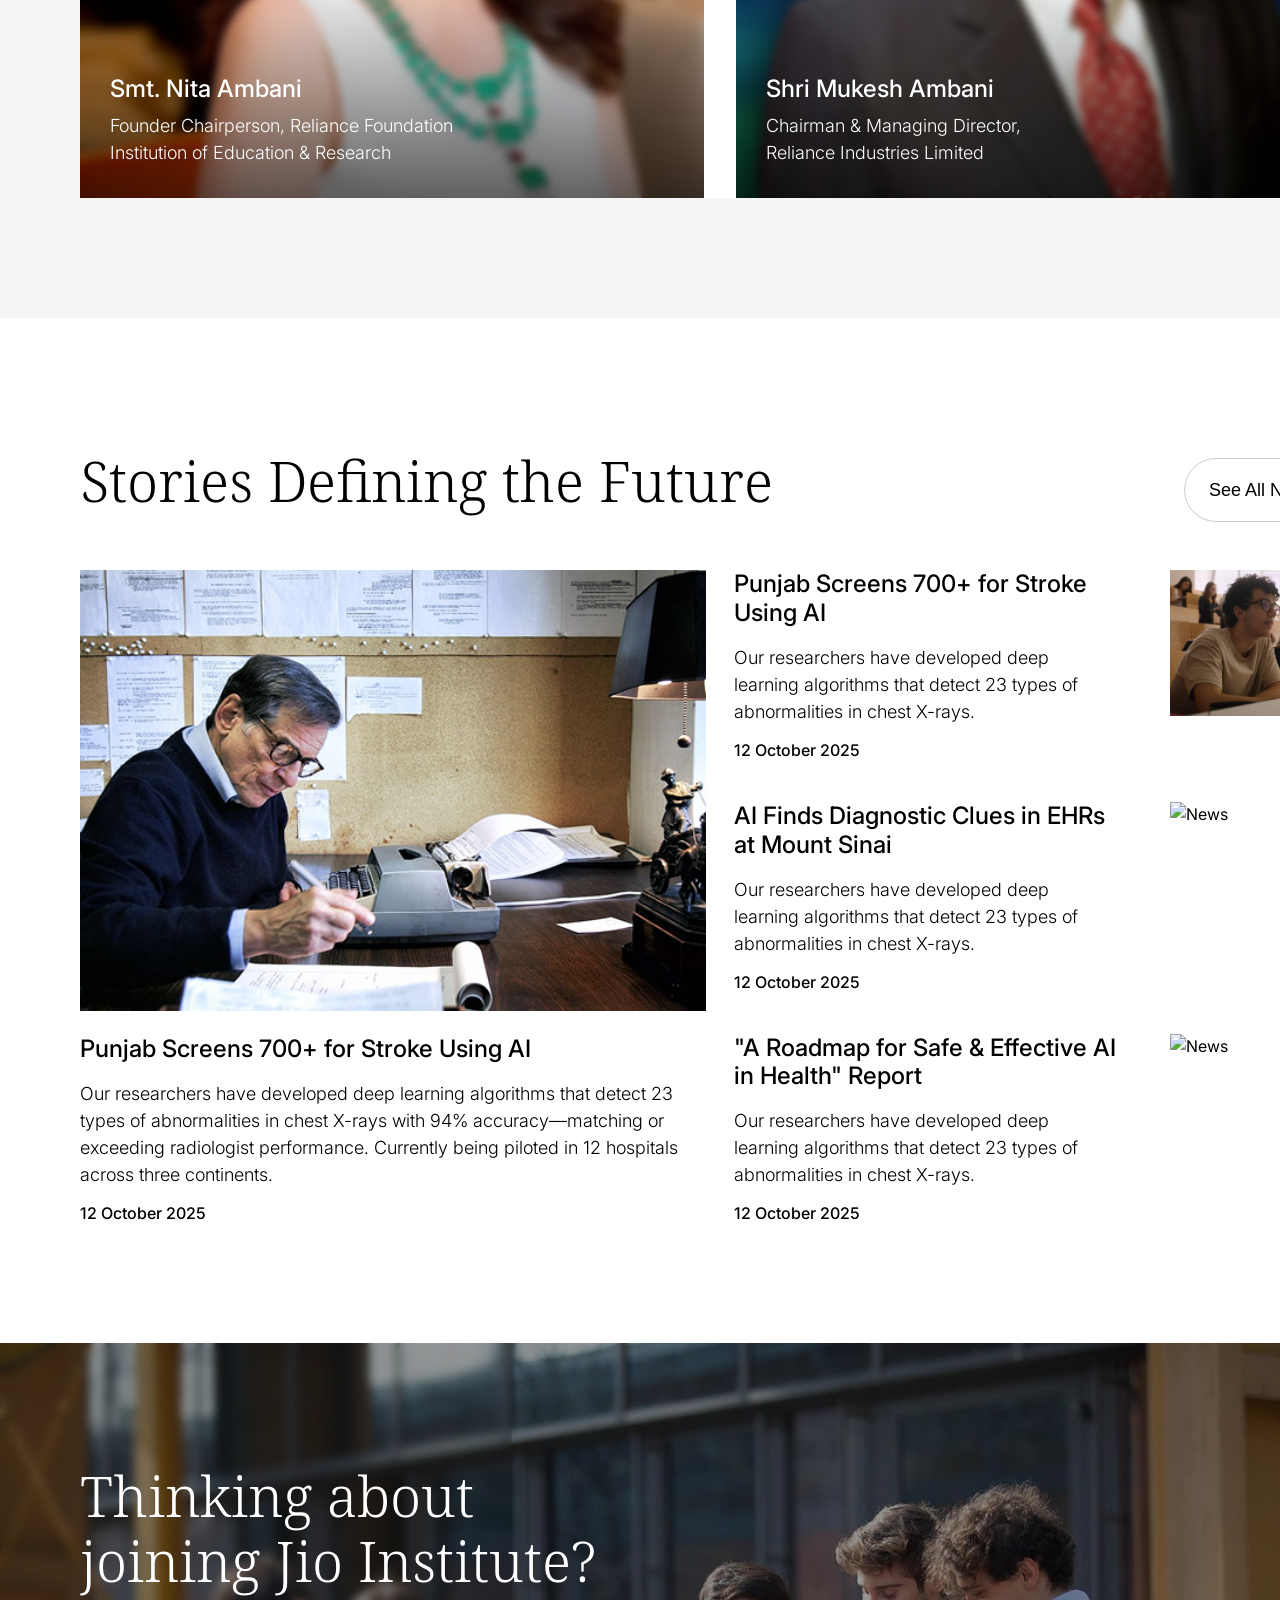
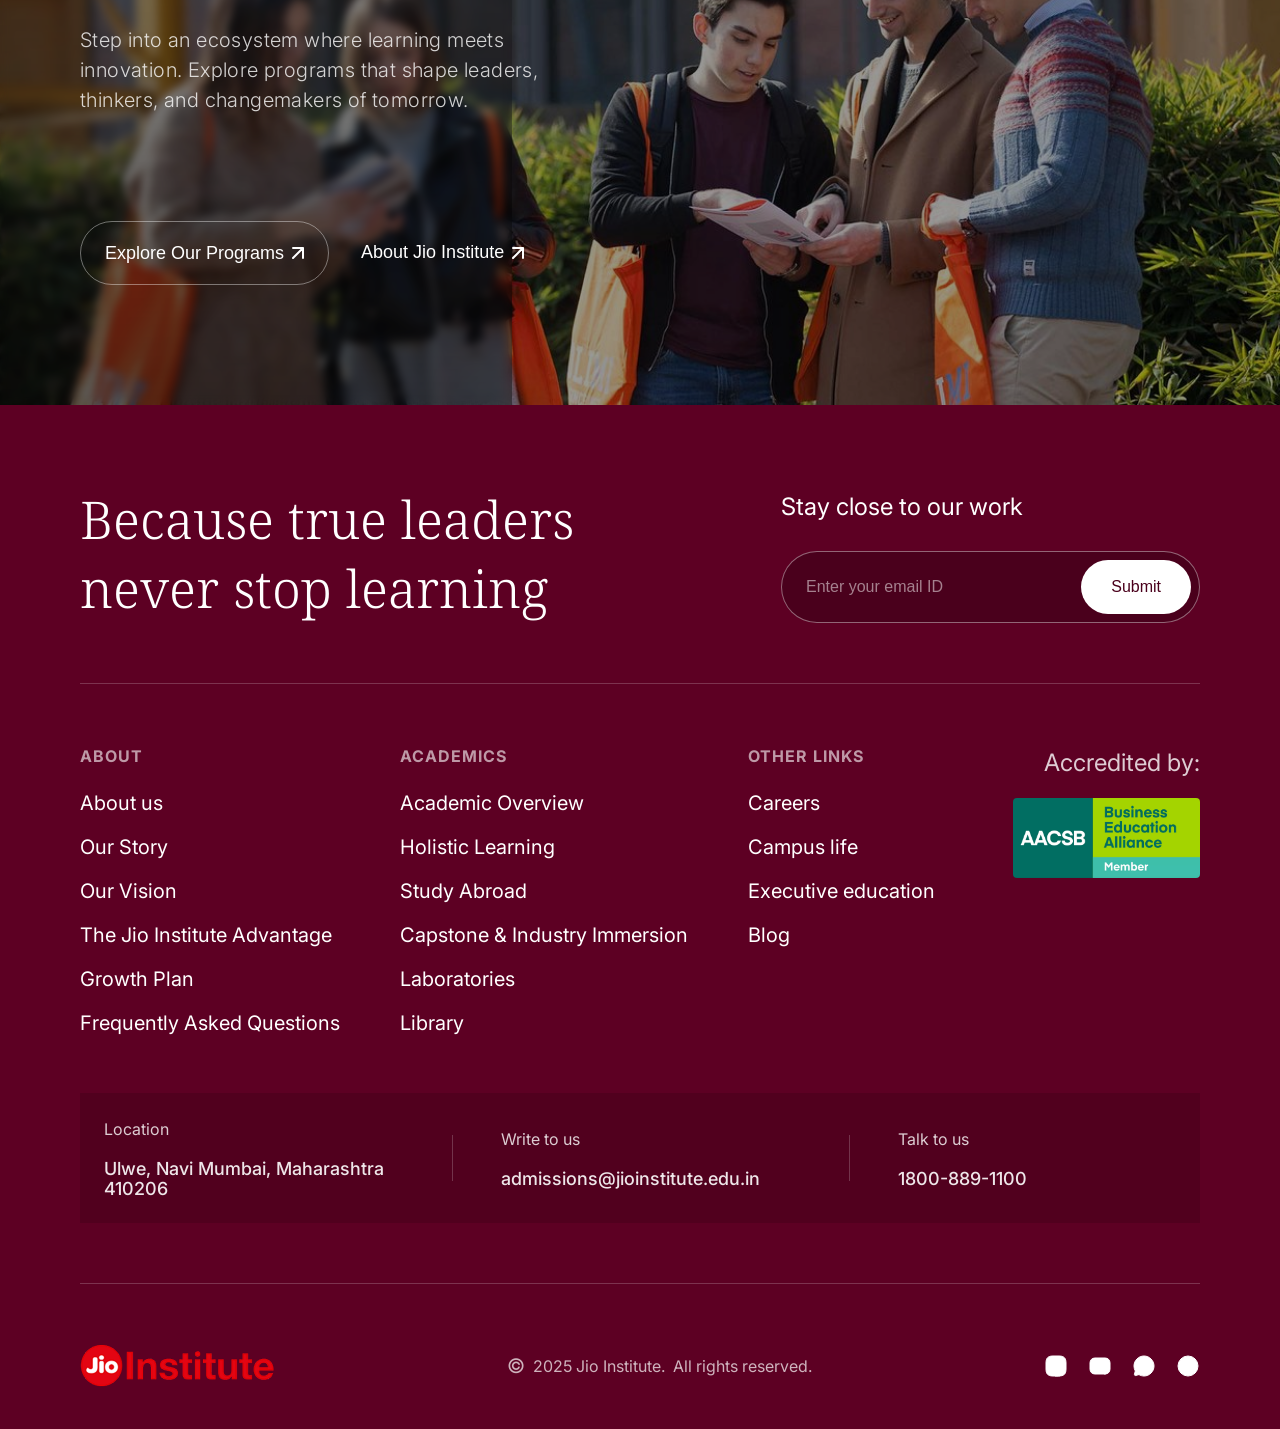
==== commit 612e0d36: "feat: homepage" ====
--- a/index.html
+++ b/index.html
@@ -2,424 +2,659 @@
 <html lang="en">
 
 <head>
-  <meta charset="UTF-8">
-  <meta name="viewport" content="width=device-width, initial-scale=1.0">
-  <title>Jio Institute - Healthcare AI</title>
-  <link rel="preconnect" href="https://fonts.googleapis.com">
-  <link rel="preconnect" href="https://fonts.gstatic.com" crossorigin>
-  <link
-    href="https://fonts.googleapis.com/css2?family=Inter:ital,opsz,wght@0,14..32,100..900;1,14..32,100..900&family=Noto+Serif:ital,wght@0,100..900;1,100..900&display=swap"
-    rel="stylesheet">
-  <link rel="stylesheet" href="/css/globals.css" />
-  <link rel="stylesheet" href="/css/home.css" />
-  <link rel="stylesheet" href="/css/common.css" />
+    <meta charset="UTF-8">
+    <meta name="viewport" content="width=device-width, initial-scale=1.0">
+    <title>Jio Institute - Healthcare AI</title>
+    <!-- <link rel="preconnect" href="https://fonts.googleapis.com">
+    <link rel="preconnect" href="https://fonts.gstatic.com" crossorigin>
+    <link href="https://fonts.googleapis.com/css2?family=Noto+Serif:wght@300;500&family=Inter:wght@300;400;500;700&family=Sora:wght@400;500&display=swap" rel="stylesheet"> -->
+    <link rel="preconnect" href="https://fonts.googleapis.com">
+    <link rel="preconnect" href="https://fonts.gstatic.com" crossorigin>
+    <link
+        href="https://fonts.googleapis.com/css2?family=Inter:ital,opsz,wght@0,14..32,100..900;1,14..32,100..900&family=Noto+Serif:ital,wght@0,100..900;1,100..900&display=swap"
+        rel="stylesheet">
+    <link rel="stylesheet" href="css/style.css">
+    <link rel="stylesheet" href="css/search.css">
 </head>
 
 <body>
-  <main>
-    <!-- ===================== [ HEADER ] ===================== -->
-    <header class="header">
-      <div class="container">
-        <nav class="navbar">
-          <!-- Logo -->
-          <a href="/" class="navbar-logo">
-            <img src="/images/header-logo.png" alt="Jio Institute" class="responsive-image-cover" />
-          </a>
-          <!-- Nav Links -->
-          <ul class="navbar-links">
-            <li><a href="#">About Us</a></li>
-            <li><a href="#">Programmes</a></li>
-            <li><a href="#">Placements</a></li>
-            <li><a href="#">Research</a></li>
-            <li><a href="#">Sports & Athletics</a></li>
-          </ul>
-          <!-- Right Icons -->
-          <div class="navbar-icons">
-            <button class="icon-btn" aria-label="Search">
-              <img src="/images/search.svg" alt="" aria-hidden="true" class="responsive-image-cover" />
+    <!-- NAVBAR -->
+    <nav class="navbar">
+        <div class="navbar-inner">
+            <div class="navbar-logo">
+                <a href="index.html"><img src="images/jio-logo-white.svg" alt="Jio Institute"></a>
+            </div>
+            <div class="navbar-center">
+                <a href="about.html">About Us</a>
+                <a href="programmes.html">Programmes</a>
+                <a href="placements.html">Placements</a>
+                <a href="#">Research</a>
+                <a href="#">Sports &amp; Athletics</a>
+            </div>
+            <div class="navbar-icons">
+                <img src="images/search.svg" alt="Search">
+                <img src="images/menu.svg" alt="Menu" class="menu-icon">
+            </div>
+        </div>
+    </nav>
+
+    <!-- SEARCH OVERLAY -->
+    <div class="search-overlay" id="searchOverlay">
+        <div class="search-overlay-mobile-header">
+            <a href="index.html"><img src="images/jio-logo-white.svg" alt="Jio Institute"
+                    class="search-overlay-logo"></a>
+            <button class="search-overlay-mobile-close" id="searchMobileClose">
+                <img src="images/close-icon.svg" alt="Close" style="--stroke-0: #ffffff;">
             </button>
-            <button class="icon-btn" aria-label="Menu">
-              <img src="/images/menu.svg" alt="" aria-hidden="true" class="responsive-image-cover" />
+        </div>
+        <div class="search-overlay-inner">
+            <button class="search-overlay-close" id="searchClose">
+                <img src="images/close-icon.svg" alt="Close">
             </button>
-          </div>
-
-        </nav>
-      </div>
-    </header>
-    <!-- ===================== [ Banner ] ===================== -->
-    <div class="banner">
-      <small class="banner-info-text">In Focus This Week</small>
-      <h1>Transforming Healthcare Through Artificial Intelligence</h1>
-      <p class="banner-description">we're pioneering the intersection of clinical care and computational
-        intelligence—training the next
-        generation of
-        healthcare innovators.</p>
-      <button class="btn-primary">
-        Learn More
-        <img src="/images/arrow-white-btn.svg" alt="" aria-hidden="true" class="" />
-      </button>
+            <div class="search-input-area">
+                <div class="search-input-row">
+                    <img src="images/search-large.svg" alt="" class="search-icon">
+                    <input type="text" id="searchInput" placeholder="Search for programmes, events, etc...">
+                    <button class="search-input-clear" id="searchClear">
+                        <img src="images/close-circle.svg" alt="Clear">
+                    </button>
+                </div>
+            </div>
+            <div class="popular-searches">
+                <p class="popular-searches-label">Popular Searches</p>
+                <div class="popular-searches-grid">
+                    <a href="about.html#vision" class="popular-search-link">Mission &amp; Values <img
+                            src="images/chevron-right.svg" alt=""></a>
+                    <a href="about.html" class="popular-search-link desktop-only-search">Get to Know Us <img
+                            src="images/chevron-right.svg" alt=""></a>
+                    <a href="about.html#our-story" class="popular-search-link desktop-only-search">Our Journey <img
+                            src="images/chevron-right.svg" alt=""></a>
+                    <a href="about.html#our-story" class="popular-search-link desktop-only-search">Our Story <img
+                            src="images/chevron-right.svg" alt=""></a>
+                    <a href="#" class="popular-search-link desktop-only-search">Future Aspirations <img
+                            src="images/chevron-right.svg" alt=""></a>
+                    <a href="about.html#vision" class="popular-search-link desktop-only-search">Vision for Tomorrow <img
+                            src="images/chevron-right.svg" alt=""></a>
+                    <a href="about.html#advantage" class="popular-search-link desktop-only-search">Why Us? <img
+                            src="images/chevron-right.svg" alt=""></a>
+                    <a href="about.html#advantage" class="popular-search-link desktop-only-search">Benefits of Studying
+                        Here <img src="images/chevron-right.svg" alt=""></a>
+                    <a href="#" class="popular-search-link">Growth Roadmap <img src="images/chevron-right.svg"
+                            alt=""></a>
+                    <a href="#" class="popular-search-link desktop-only-search">Strategic Development Plan <img
+                            src="images/chevron-right.svg" alt=""></a>
+                    <a href="#" class="popular-search-link">FAQs <img src="images/chevron-right.svg" alt=""></a>
+                    <a href="#" class="popular-search-link desktop-only-search">Your Questions Answered <img
+                            src="images/chevron-right.svg" alt=""></a>
+                    <a href="about.html" class="popular-search-link mobile-only-search">Get to Know Us <img
+                            src="images/chevron-right.svg" alt=""></a>
+                </div>
+            </div>
+            <div class="search-bottom-tabs desktop-search-tabs">
+                <a href="#" class="search-bottom-tab quick-links">Quick Links <img src="images/chevron-right.svg" alt=""
+                        style="--stroke-0: #ffffff;"></a>
+                <a href="#" class="search-bottom-tab">Events</a>
+                <a href="#" class="search-bottom-tab">Jio Digital Library</a>
+                <a href="#" class="search-bottom-tab">News</a>
+                <a href="#" class="search-bottom-tab">Careers at Jio</a>
+                <a href="#" class="search-bottom-tab apply-now">Apply Now</a>
+            </div>
+            <div class="search-bottom-tabs mobile-search-tabs">
+                <div class="search-bottom-tabs-scroll">
+                    <a href="#" class="search-bottom-tab quick-links">Quick Links <img src="images/chevron-right.svg"
+                            alt="" style="--stroke-0: #ffffff;"></a>
+                    <a href="#" class="search-bottom-tab">A to Z Index</a>
+                    <a href="#" class="search-bottom-tab">Events</a>
+                    <a href="#" class="search-bottom-tab">Alumni</a>
+                    <a href="placements.html" class="search-bottom-tab">Placements</a>
+                    <a href="#" class="search-bottom-tab">Digital Library</a>
+                </div>
+            </div>
+        </div>
     </div>
 
-    <!-- ===================== [ CHALLENGE CARDS SECTION ] ===================== -->
-    <section class="challenge container">
-      <h2>The Healthcare Challenge of Our Time</h2>
-      <div class="challenge-grid">
-        <!-- CHALLENGE CARDS 1 -->
-        <div class="challenge-card">
-          <img src="/images/challenge-1.png" alt="One-size-fits-all approaches" class="responsive-image-cover" />
-          <div class="challenge-card-overlay"></div>
-          <p class="challenge-card-content">One-size-fits-all approaches</p>
-          <span class="challenge-number">1</span>
-        </div>
-        <!-- CHALLENGE CARDS 2 -->
-        <div class="challenge-card">
-          <img src="/images/challenge-2.png" alt="Drug discovery takes decades" class="responsive-image-cover" />
-          <div class="challenge-card-overlay"></div>
-          <p class="challenge-card-content">Drug discovery takes decades</p>
-          <span class="challenge-number">2</span>
-        </div>
-        <!-- CHALLENGE CARDS 3 -->
-        <div class="challenge-card">
-          <img src="/images/challenge-3.png" alt="2.5 quintillion bytes" class="responsive-image-cover" />
-          <div class="challenge-card-overlay"></div>
-          <p class="challenge-card-content">2.5 quintillion bytes of health data daily—most of it untapped.</p>
-          <span class="challenge-number">3</span>
-        </div>
-      </div>
+    <!-- HERO SECTION -->
+    <section class="hero">
+        <div class="hero-bg" aria-hidden="true">
+            <img src="images/hero-bg.png" alt="">
+        </div>
+        <div class="hero-content">
+            <p class="hero-label">In Focus This Week</p>
+            <div class="hero-text">
+                <h1>Transforming Healthcare Through Artificial Intelligence</h1>
+                <p class="hero-subtitle">we're pioneering the intersection of clinical care and computational
+                    intelligence—training the next generation of healthcare innovators.</p>
+            </div>
+            <button class="hero-button">
+                <a href="#learn" class="btn-primary">
+                    Learn More
+                    <img src="/images/arrow-white-btn.svg" alt="" aria-hidden="true" class="" />
+                </a>
+            </button>
+            <!-- <a href="#learn" class="hero-link">
+                Learn More
+                <img src="images/arrow-white.svg" alt="">
+            </a> -->
+        </div>
     </section>
 
-    <!-- ===================== [ COMMITMENT SECTION ] ===================== -->
-    <section class="commitment">
-      <div class="container">
-        <h2>Our Commitment in Action</h2>
-        <div class="commitment-layout">
-
-          <!-- Left — Numbered List -->
-          <div class="commitment-tabs">
-            <div class="commitment-tab commitment__tab--active">
-              <span class="commitment-tab-number">1</span>
-              <p>Researching the intersection between AI & Healthcare</p>
-            </div>
-            <div class="commitment-tab">
-              <span class="commitment-tab-number">2</span>
-              <p>Collaborating with companies on the bleeding edge of innovation</p>
-            </div>
-            <div class="commitment-tab">
-              <span class="commitment-tab-number">3</span>
-              <p>Conducting programs for AI readiness</p>
-            </div>
-          </div>
-
-          <!-- Right — Cards -->
-          <div class="commitment-cards">
-            <div class="commitment-card">
-              <div class="commitment-image-container">
-                <img src="/images/research-1.png" alt="Neural imaging" class="responsive-image-cover" />
-              </div>
-              <div class="commitment-card-body">
-                <p class="title">Using AI in neural imaging techniques to detect Brain Cancer</p>
-                <p class="description">Our researchers have developed deep learning algorithms that detect 23 types of
-                  abnormalities in
-                  chest
-                  X-rays with 94% accuracy—matching or exceeding radiologist performance. Currently being piloted in 12
-                  hospitals across three continents.</p>
-                <a href="#" class="commitment-link">
-                  View Paper
-                  <img src="/images/arrow-red.svg" alt="" aria-hidden="true" width="12" height="12" />
-                </a>
-              </div>
-            </div>
-
-            <div class="commitment-card">
-              <div class="commitment-card-body">
-                <p class="title">Centre for AI for All</h3>
-                <p class="description">The centre is focused on building a global community of AI leaders and
-                  practitioners to shape the
-                  future
-                  of AI.</p>
-                <a href="#" class="commitment-link">
-                  Explore Research Centre
-                  <img src="/images/arrow-red.svg" alt="" aria-hidden="true" width="12" height="12" />
-                </a>
-              </div>
-              <div class="commitment-image-container">
-                <img src="/images/research-2.png" alt="Centre for AI for All" class="responsive-image-cover" />
-              </div>
-            </div>
-          </div>
-        </div>
-      </div>
+    <!-- HEALTHCARE CHALLENGE -->
+    <section class="healthcare-challenge">
+        <!-- <div class="healthcare-challenge-bg"></div> -->
+        <div class="healthcare-challenge-inner">
+            <h2>The Healthcare Challenge of Our Time</h2>
+            <div class="challenge-cards">
+                <div class="challenge-card">
+                    <div class="challenge-card-bg" aria-hidden="true">
+                        <img src="images/challenge-1.png" alt="">
+                    </div>
+                    <div class="challenge-card-overlay"></div>
+                    <p class="challenge-title">One-size-fits-all approaches</p>
+                    <span class="challenge-number">1</span>
+                </div>
+                <div class="challenge-card">
+                    <div class="challenge-card-bg" aria-hidden="true">
+                        <img src="images/challenge-2.png" alt="">
+                    </div>
+                    <div class="challenge-card-overlay"></div>
+                    <p class="challenge-title">Drug discovery takes decades</p>
+                    <span class="challenge-number">2</span>
+                </div>
+                <div class="challenge-card">
+                    <div class="challenge-card-bg" aria-hidden="true">
+                        <img src="images/challenge-3.png" alt="">
+                    </div>
+                    <div class="challenge-card-overlay"></div>
+                    <p class="challenge-title">2.5 quintillion bytes of health data daily—most of it untapped.</p>
+                    <span class="challenge-number">3</span>
+                </div>
+            </div>
+        </div>
     </section>
 
-    <!-- ===================== [ PARTNERS SECTION ] ===================== -->
-    <section class="partners">
-      <div class="partners__layout container">
-
-        <!-- Left — Numbered List -->
-        <div class="partners__tabs">
-          <div class="partners__tab partners__tab--active">
-            <span class="partners__tab-number">1</span>
-            <p>Researching the intersection between AI & Healthcare</p>
-          </div>
-          <div class="partners__tab">
-            <span class="partners__tab-number">2</span>
-            <p>Collaborating with those on the bleeding edge of innovation</p>
-          </div>
-          <div class="partners__tab">
-            <span class="partners__tab-number">3</span>
-            <p>Conducting programs for AI readiness</p>
-          </div>
-        </div>
-
-        <!-- Right — Logo Grid (2 columns, offset) -->
-        <div class="partners__grid">
-          <div class="partners__col partners__col--left">
-            <div class="partners__logo-card">
-              <img src="/images/zoom.png" alt="Zoom" />
-            </div>
-            <div class="partners__logo-card">
-              <img src="/images/microsoft.png" alt="Blinkit" />
-            </div>
-            <div class="partners__logo-card">
-              <img src="/images/uber.png" alt="Uber" />
-            </div>
-            <div class="partners__logo-card">
-              <img src="/images/microsoft.png" alt="Microsoft" />
-            </div>
-            <div class="partners__logo-card">
-              <img src="/images/uber.png" alt="Blinkit" />
-            </div>
-          </div>
-
-          <div class="partners__col partners__col--right">
-            <div class="partners__logo-card">
-              <img src="/images/zoom.png" alt="Zoom" />
-            </div>
-            <div class="partners__logo-card">
-              <img src="/images/microsoft.png" alt="Blinkit" />
-            </div>
-            <div class="partners__logo-card">
-              <img src="/images/uber.png" alt="Uber" />
-            </div>
-            <div class="partners__logo-card">
-              <img src="/images/microsoft.png" alt="Microsoft" />
-            </div>
-            <div class="partners__logo-card">
-              <img src="/images/uber.png" alt="Blinkit" />
-            </div>
-          </div>
-        </div>
-
-      </div>
+    <!-- COMMITMENT + COLLABORATIONS + PROGRAMS — UNIFIED STICKY LAYOUT -->
+    <div class="commitment-section">
+        <!-- Header -->
+        <div class="commitment-header">
+            <h2>Our Commitment in Action</h2>
+        </div>
+        <!-- Sticky wrapper -->
+        <div class="commitment-content">
+            <!-- For Desktop LEFT: sticky numbered list (uses existing .numbered-list styles) -->
+            <div class="numbered-list desktop-only" id="commitment-nav"
+                style="position: sticky; top: 116px; align-self: flex-start; padding-right: 28px;">
+                <div class="numbered-item active" data-block="0">
+                    <span class="numbered-item-number">1</span>
+                    <p class="numbered-item-text">Researching the intersection between AI &amp; Healthcare</p>
+                </div>
+                <div class="numbered-item" data-block="1">
+                    <span class="numbered-item-number">2</span>
+                    <p class="numbered-item-text">Collaborating with companies on the bleeding edge of innovation
+                    </p>
+                </div>
+                <div class="numbered-item" data-block="2">
+                    <span class="numbered-item-number">3</span>
+                    <p class="numbered-item-text">Conducting programs for AI readiness</p>
+                </div>
+            </div>
+
+            <!-- RIGHT: all three content blocks stacked -->
+            <div>
+                <!-- BLOCK 0: Research cards (commitment) -->
+                <div id="commitment-block-0" class="commitment-right-section">
+                    <!-- For MObile  -->
+                    <div class="numbered-item-mobile mobile-only" data-block="0">
+                        <div class="numbered-item-number">1</div>
+                        <p class="numbered-item-text">Researching the intersection between AI &amp; Healthcare</p>
+                    </div>
+                    <div id="commitment-block-0" class="commitment-right">
+                        <!-- Top research card -->
+                        <div class="research-card top">
+                            <div class="research-card-image">
+                                <img src="images/research-1.png" alt="Neural imaging research">
+                            </div>
+                            <div class="research-card-content">
+                                <div class="research-card-text">
+                                    <h3>Using AI in neural imaging techniques to detect Brain Cancer</h3>
+                                    <p>Our researchers have developed deep learning algorithms that detect 23 types of
+                                        abnormalities in chest X-rays with 94% accuracy—matching or exceeding
+                                        radiologist
+                                        performance. Currently being piloted in 12 hospitals across three continents.
+                                    </p>
+                                </div>
+                                <a href="#" class="research-link">
+                                    View Paper
+                                    <img src="images/arrow-red.svg" alt="">
+                                </a>
+                            </div>
+                        </div>
+                        <!-- Bottom research card -->
+                        <div class="research-card bottom">
+                            <div class="research-card-content">
+                                <div class="research-card-text">
+                                    <h3>Centre for AI for All</h3>
+                                    <p>The centre is focused on building a global community of AI leaders and
+                                        practitioners
+                                        to
+                                        shape the future of AI.</p>
+                                </div>
+                                <a href="#" class="research-link">
+                                    Explore Research Centre
+                                    <img src="images/arrow-red-2.svg" alt="" aria-hidden="true">
+                                </a>
+                            </div>
+                            <div class="research-card-image flex-image">
+                                <img src="images/research-2.png" alt="Centre for AI">
+                            </div>
+                        </div>
+                    </div>
+                </div>
+
+                <!-- BLOCK 1: Collaborations (maroon bg) -->
+                <!-- negative margin-left to break out of parent padding and cover left panel bg too -->
+                <div id="commitment-block-1" style="
+                    background: var(--primary-maroon);
+                    margin-left: calc(-450px - 28px - 80px);
+                    padding: 120px 80px 120px calc(408px + 28px + 80px);
+                    color: var(--white);
+                ">
+                    <!-- For Mobile  -->
+                    <div class="numbered-item-mobile mobile-only" data-block="0">
+                        <div class="numbered-item-number">2</div>
+                        <p class="numbered-item-text">Researching the intersection between AI &amp; Healthcare</p>
+                    </div>
+                    <div class="collab-right" style="height: auto;">
+                        <div class="logos-grid">
+                            <div class="logos-row">
+                                <div class="logo-cell"><img src="images/partner-logo-1.svg" alt="Microsoft"></div>
+                                <div class="logo-cell"><img src="images/partner-logo-2.svg" alt="Apple"></div>
+                                <div class="logo-cell"><img src="images/partner-logo-3.svg" alt="PayPal"></div>
+                                <div class="logo-cell"><img src="images/partner-logo-meta.svg" alt="Meta"></div>
+                            </div>
+                            <div class="logos-row">
+                                <div class="logo-cell"><img src="images/uber-logo.svg" alt="Uber"></div>
+                                <div class="logo-cell"><img src="images/logo-partner.png" alt="Spotify"></div>
+                                <div class="logo-cell"><img src="images/partner-logo-5.svg" alt="Google"></div>
+                                <div class="logo-cell"><img src="images/partner-logo-6.svg" alt="Amazon"></div>
+                            </div>
+                        </div>
+                    </div>
+                    <a href="#" class="commitment-btn-mobile">View Global Partners<img src="/images/arrow-white-btn.svg"
+                            alt="" aria-hidden="true" class="" width="12" height="12" /></a>
+                </div>
+
+                <!-- BLOCK 2: Programs (light bg) -->
+                <div id="commitment-block-2" style="
+                    background: var(--light-gray-bg);
+                    padding: 120px 0 120px 0;
+                ">
+                    <!-- For Mobile  -->
+                    <div class="numbered-item-mobile mobile-only" data-block="0">
+                        <div class="numbered-item-number">3</div>
+                        <p class="numbered-item-text">Researching the intersection between AI &amp; Healthcare</p>
+                    </div>
+                    <div class="programs-right-inner">
+                        <div class="programs-images">
+                            <img class="img-center" src="images/program-main.png" alt="Executive Education">
+                            <img class="img-rect" src="images/program-rect.png" alt="Students">
+                            <img class="img-bl" src="images/program-bl.png" alt="Learning">
+                            <img class="img-tr" src="images/program-tr.png" alt="Collaboration">
+                        </div>
+                        <div class="programs-text-block">
+                            <div class="programs-text-info">
+                                <h3>Executive education in AI &amp; Healthcare</h3>
+                                <p>A two-and-a-half day, in-person programme for clinical and administrative leaders who
+                                    want to
+                                    translate AI into measurable improvements in access, quality, safety and operational
+                                    performance.</p>
+                            </div>
+                            <a href="#" class="research-link">
+                                Learn More
+                                <img src="images/arrow-red.svg" alt="">
+                            </a>
+                        </div>
+                    </div>
+                </div>
+            </div>
+        </div>
+    </div>
+
+    <!-- FACULTY SECTION -->
+    <section class="faculty-section">
+        <div class="container">
+            <div class="faculty-header">
+                <div class="faculty-header-left">
+                    <h2>The Mind Behind the Mission</h2>
+                    <!-- <p class="faculty-subtitle">World-class faculty, clinical partners, and industry leaders united in
+                    advancing healthcare AI.</p> -->
+                </div>
+                <!-- For Desktop  -->
+                <button class="desktop-only btn-secondary">
+                    <a href="#" class="">
+                        View All Faculty
+                    </a>
+                    <img src="images/arrow-black-btn.svg" alt="">
+                </button>
+            </div>
+            <div class="faculty-content">
+                <div class="faculty-image">
+                    <img src="images/faculty.png" alt="Faculty">
+                </div>
+                <div class="faculty-quote">
+                    <img src="images/quote-mark-red.svg" alt="Quote" class="quote-mark">
+                    <blockquote>Artificial intelligence isn't the future of healthcare—it's the present. And we're not
+                        waiting to see what happens. We're shaping it. Every researcher in our labs, every student in
+                        our
+                        classrooms, every partnership we forge is driven by conviction.</blockquote>
+                    <div class="faculty-author-block">
+                        <p class="faculty-author">Ms. Agnes Duckworth</p>
+                        <div class="faculty-title">Founder Chairperson, Reliance Foundation<br>Institution of Education
+                            &amp; Research</div>
+                    </div>
+                </div>
+                <!-- For MObile  -->
+                <button class="mobile-only btn-secondary">
+                    <a href="#" class="">
+                        View All Faculty
+                    </a>
+                    <img src="images/arrow-black-btn.svg" alt="">
+                </button>
+            </div>
+        </div>
     </section>
 
-    <!-- ===================== [ Executive SECTION ] ===================== -->
-    <section class="commitment executive">
-      <div class="container">
-        <div class="commitment-layout">
-
-          <!-- Left — Numbered List -->
-          <div class="commitment-tabs">
-            <div class="commitment-tab commitment__tab--active">
-              <span class="commitment-tab-number">1</span>
-              <p>Researching the intersection between AI & Healthcare</p>
-            </div>
-            <div class="commitment-tab">
-              <span class="commitment-tab-number">2</span>
-              <p>Collaborating with companies on the bleeding edge of innovation</p>
-            </div>
-            <div class="commitment-tab">
-              <span class="commitment-tab-number">3</span>
-              <p>Conducting programs for AI readiness</p>
-            </div>
-          </div>
-
-          <!-- Right — Cards -->
-          <div class="commitment__card">
-
-            <!-- Collage — 3 images -->
-            <div class="commitment__collage">
-              <img src="/images/collage-overlay.png" alt="Conference hall" class="collage__img collage__img--main" />
-              <img src="/images/exec-edu-1.png" alt="Doctors" class="collage__img collage__img--bottom-left" />
-              <img src="/images/exec-edu-2.png" alt="Hand" class="collage__img collage__img--top-right" />
-            </div>
-
-            <!-- Text -->
-            <div class="commitment-card-body">
-              <p class="title">Executive education in AI & Healthcare</p>
-              <p class="description">A two-and-a-half day, in-person programme for clinical and administrative leaders
-                who want to translate AI into
-                measurable improvements in access, quality, safety and operational performance.</p>
-              <a href="#" class="commitment-link">
-                Learn More
-                <img src="/images/arrow-red.svg" alt="" aria-hidden="true" width="12" height="12" />
-              </a>
-            </div>
-
-          </div>
-        </div>
-      </div>
+    <!-- LEADERSHIP SECTION -->
+    <section class="leadership-section">
+        <div class="container">
+            <div class="leadership-header">
+                <div class="leadership-header-left">
+                    <h2>Our leadership guiding us through</h2>
+                    <!-- <p class="leadership-subtitle">World-class faculty, clinical partners, and industry leaders united in
+                    advancing healthcare AI.</p> -->
+                </div>
+                <!-- For Desktop  -->
+                <button class="desktop-only btn-secondary">
+                    <a href="#" class="">
+                        View our Leadership
+                    </a>
+                    <img src="images/arrow-black-btn.svg" alt="">
+                </button>
+            </div>
+            <div class="leadership-cards-wrapper">
+                <div class="leadership-cards">
+                    <div class="leader-card">
+                        <img src="images/leader-1.png" alt="Smt. Nita Ambani">
+                        <div class="leader-card-gradient"></div>
+                        <div class="leader-info">
+                            <p class="leader-name">Smt. Nita Ambani</p>
+                            <p class="leader-title">Founder Chairperson, Reliance Foundation <span>Institution of
+                                    Education
+                                    &amp; Research</span></p>
+                        </div>
+                    </div>
+                    <div class="leader-card">
+                        <img src="images/leader-2.png" alt="Shri Mukesh Ambani">
+                        <div class="leader-card-gradient"></div>
+                        <div class="leader-info">
+                            <p class="leader-name">Shri Mukesh Ambani</p>
+                            <p class="leader-title">Chairman &amp; Managing Director, <span>Reliance Industries
+                                    Limited</span>
+                            </p>
+                        </div>
+                    </div>
+                </div>
+                <!-- For Mobile  -->
+                <button class="mobile-only btn-secondary">
+                    <a href="#" class="">
+                        View our Leadership
+                    </a>
+                    <img src="images/arrow-black-btn.svg" alt="">
+                </button>
+            </div>
+        </div>
     </section>
 
-    <!-- ===================== [ FACULTY SECTION ] ===================== -->
-    <section class="faculty">
-      <div class="container">
-
-        <!-- Header -->
-        <div class="faculty-header">
-          <h2>The Mind Behind the Mission</h2>
-          <a href="#" class="btn-secondary">
-            View All Faculty
-            <img src="/images/arrow-black.svg" alt="" aria-hidden="true" />
-          </a>
-        </div>
-
-        <!-- Content -->
-        <div class="faculty__layout">
-
-          <!-- Left — Image -->
-          <div class="faculty__image-wrap">
-            <img src="/images/faculty.png" alt="Ms. Agnes Duckworth" />
-          </div>
-
-          <!-- Right — Quote -->
-          <div class="faculty__quote-wrap">
-            <span class="quote-mark">
-              <img src="/images/quote-mark-red.svg" alt="" aria-hidden="true" />
-            </span>
-            <blockquote class="faculty__quote">
-              Artificial intelligence isn't the future of healthcare—it's the present. And we're not waiting to see what
-              happens. We're shaping it. Every researcher in our labs, every student in our classrooms, every
-              partnership we
-              forge is driven by conviction.
-            </blockquote>
-            <div class="faculty__author">
-              <p class="faculty__author-name">Ms. Agnes Duckworth</p>
-              <p class="faculty__author-role">Head of the Department of Life Sciences at the Institution of Education &
-                Research.</p>
-            </div>
-          </div>
-
-        </div>
-      </div>
+    <!-- NEWS SECTION -->
+    <section class="news-section">
+        <div class="container">
+            <div class="news-header">
+                <div class="news-header-left">
+                    <h2>Stories Defining the Future</h2>
+                    <!-- <p>News &amp; Stories</p> -->
+                </div>
+                <!-- For Desktop  -->
+                <button class="desktop-only btn-secondary">
+                    <a href="#" class="">
+                        See All News
+                    </a>
+                    <img src="images/arrow-black-btn.svg" alt="" aria-hidden="true">
+                </button>
+            </div>
+            <div class="news-content">
+                <div class="news-main">
+                    <div class="news-main-image">
+                        <img src="images/news-main.png" alt="Main News">
+                    </div>
+                    <div class="news-main-text">
+                        <h3>Punjab Screens 700+ for Stroke Using AI</h3>
+                        <p>Our researchers have developed deep learning algorithms that detect 23 types of abnormalities
+                            in
+                            chest X-rays with 94% accuracy—matching or exceeding radiologist performance. Currently
+                            being
+                            piloted in 12 hospitals across three continents.</p>
+                        <div class="news-date">12 October 2025</div>
+                    </div>
+                </div>
+                <div class="news-list">
+                    <div class="news-item">
+                        <div class="news-item-content">
+                            <h4>Punjab Screens 700+ for Stroke Using AI</h4>
+                            <p>Our researchers have developed deep learning algorithms that detect 23 types of
+                                abnormalities
+                                in chest X-rays.</p>
+                            <div class="news-date">12 October 2025</div>
+                        </div>
+                        <div class="news-item-image">
+                            <img src="images/news-thumb-1.png" alt="News">
+                        </div>
+                    </div>
+                    <div class="news-item">
+                        <div class="news-item-content">
+                            <h4>AI Finds Diagnostic Clues in EHRs at Mount Sinai</h4>
+                            <p>Our researchers have developed deep learning algorithms that detect 23 types of
+                                abnormalities
+                                in chest X-rays.</p>
+                            <div class="news-date">12 October 2025</div>
+                        </div>
+                        <div class="news-item-image">
+                            <img src="images/news-thumb-2.png" alt="News">
+                        </div>
+                    </div>
+                    <div class="news-item">
+                        <div class="news-item-content">
+                            <h4>"A Roadmap for Safe &amp; Effective AI in Health" Report</h4>
+                            <p>Our researchers have developed deep learning algorithms that detect 23 types of
+                                abnormalities
+                                in chest X-rays.</p>
+                            <div class="news-date">12 October 2025</div>
+                        </div>
+                        <div class="news-item-image">
+                            <img src="images/news-thumb-3.png" alt="News">
+                        </div>
+                    </div>
+                </div>
+            </div>
+        </div>
     </section>
-    <!-- =================== [ LEADERSHIP SECTION ] ==================== -->
-    <section class="leadership">
-      <div class="container">
-        
-        <div class="leadership-header">
-          <h2>Our leadership guiding us through</h2>
-          <a href="#" class="btn-secondary">
-            View Our Leadership
-            <img src="/images/arrow-black.svg" alt="" aria-hidden="true" />
-          </a>
-        </div>
-
-        <!-- Cards Grid -->
-        <div class="leadership-grid">
-          <div class="leadership-card">
-            <figure class="leadership-card-wrapper">
-              <img src="/images/leader-1.png" alt="Smt. Nita Ambani" />
-            </figure>
-            <div class="leadership-card-overlay">
-              <p class="leadership-card-name">Smt. Nita Ambani</p>
-              <p class="leadership-card-role">Founder Chairperson, Reliance Foundation Institution of Education &
-                Research
-              </p>
-            </div>
-          </div>
-
-          <div class="leadership-card">
-            <figure class="leadership-card-wrapper">
-              <img src="/images/leader-2.png" alt="Shri Mukesh Ambani" />
-            </figure>
-            <div class="leadership-card-overlay">
-              <p class="leadership-card-name">Shri Mukesh Ambani</p>
-              <p class="leadership-card-role">Chairman & Managing Director, Reliance Industries Limited</p>
-            </div>
-          </div>
-        </div>
-      </div>
+
+    <!-- JOIN SECTION -->
+    <section class="join-section">
+        <div class="container">
+            <div class="join-bg" aria-hidden="true">
+                <img src="images/join-bg.png" alt="" class="join-bg-desktop">
+                <img src="images/join-bg-mobile.png" alt="" class="mobile-only">
+                <div class="join-overlay desktop-only"></div>
+            </div>
+            <div class="join-content">
+                <div class="join-text">
+                    <h2>Thinking about joining Jio Institute?</h2>
+                    <p>Step into an ecosystem where learning meets innovation. Explore programs that shape leaders,
+                        thinkers, and changemakers of tomorrow.</p>
+                </div>
+                <div class="join-buttons">
+                    <button class="btn-secondary pill-btn-white">
+                        <a href="programmes.html" class="">
+                            Explore Our Programs
+                        </a>
+                        <img src="images/arrow-white-btn.svg" alt="">
+                    </button>
+                    <button class="tertiary-btn">
+                        <a href="about.html">
+                            About Jio Institute
+                        </a>
+                        <img src="images/arrow-white-btn.svg" alt="">
+                    </button>
+                </div>
+            </div>
+        </div>
     </section>
 
-    <!-- =================== [ STORIES SECTION ] ==================== -->
-    <section class="container">
-      <div class="stories-header">
-        <h2>Stories Defining the Future</h2>
-        <a href="#" class="btn-secondary">
-          See All News
-          <img src="/images/arrow-black.svg" alt="" aria-hidden="true" />
-        </a>
-      </div>
-
-      <div class="stories-grid">
-
-        <!-- Featured card -->
-        <article class="card-featured">
-          <div class="img-wrap">
-            <!-- Replace src with real image -->
-            <img class="card-img" src="/images/news-main.png"
-              alt="Researcher at desk">
-          </div>
-          <div class="card-body">
-            <p class="card-title">Punjab Screens 700+ for Stroke Using AI</p>
-            <p class="card-desc">Our researchers have developed deep learning algorithms that detect 23 types of
-              abnormalities in chest X-rays with 94% accuracy—matching or exceeding radiologist performance. Currently
-              being
-              piloted in 12 hospitals across three continents.</p>
-            <span class="card-date">12 October 2025</span>
-          </div>
-        </article>
-
-        <!-- Right column -->
-        <div class="right-col">
-
-          <article class="card-side">
-            <div class="side-content">
-              <h3 class="side-title">Punjab Screens 700+ for Stroke Using AI</h3>
-              <p class="side-desc">Our researchers have developed deep learning algorithms that detect 23 types of
-                abnormalities in chest X-rays.</p>
-              <span class="card-date">12 October 2025</span>
-            </div>
-            <div class="side-img-wrap">
-              <img class="side-img" src="https://images.unsplash.com/photo-1559757148-5c350d0d3c56?w=200&q=80"
-                alt="Medical" onerror="this.outerHTML='<div class=\'img-placeholder\'>🏥</div>';">
-            </div>
-          </article>
-
-          <article class="card-side">
-            <div class="side-content">
-              <h3 class="side-title">AI Finds Diagnostic Clues in EHRs at Mount Sinai</h3>
-              <p class="side-desc">Our researchers have developed deep learning algorithms that detect 23 types of
-                abnormalities in chest X-rays.</p>
-              <span class="card-date">12 October 2025</span>
-            </div>
-            <div class="side-img-wrap">
-              <img class="side-img" src="https://images.unsplash.com/photo-1504711434969-e33886168f5c?w=200&q=80"
-                alt="Sunset running" onerror="this.outerHTML='<div class=\'img-placeholder\'>🔬</div>';">
-            </div>
-          </article>
-
-          <article class="card-side">
-            <div class="side-content">
-              <h3 class="side-title">"A Roadmap for Safe &amp; Effective AI in Health" Report</h3>
-              <p class="side-desc">Our researchers have developed deep learning algorithms that detect 23 types of
-                abnormalities in chest X-rays.</p>
-              <span class="card-date">12 October 2025</span>
-            </div>
-            <div class="side-img-wrap">
-              <img class="side-img" src="https://images.unsplash.com/photo-1509062522246-3755977927d7?w=200&q=80"
-                alt="Students" onerror="this.outerHTML='<div class=\'img-placeholder\'>📋</div>';">
-            </div>
-          </article>
-
-        </div>
-      </div>
-    </section>
-  </main>
-
-  <!-- =================== [ JS FILES ] ==================== -->
-  <script src="/js/script.js"></script>
+    <!-- CAMPUS GALLERY SECTION -->
+    <!-- <section class="campus-section">
+        <div class="campus-header">
+            <h2>Experience Jio Institute Beyond the Campus</h2>
+            <p class="campus-description">Delve into our dynamic community through curated glimpses—insights, stories,
+                and updates shared across our social platforms. Each post offers a window into the vibrant life and
+                evolving journey at Jio Institute</p>
+        </div>
+        <div class="campus-photo">
+            <img src="images/campus-1.png" alt="Campus">
+        </div>
+        <div class="campus-photo">
+            <img src="images/campus-2.png" alt="Campus">
+        </div>
+        <div class="campus-photo">
+            <img src="images/campus-3.png" alt="Campus">
+        </div>
+        <div class="campus-photo">
+            <img src="images/campus-4.png" alt="Campus">
+        </div>
+    </section> -->
+
+    <!-- FOOTER -->
+    <footer class="footer">
+        <div class="container">
+            <div class="footer-newsletter">
+                <h3>Because true leaders<br>never stop learning</h3>
+                <div class="newsletter-right">
+                    <p class="newsletter-label">Stay close to our work</p>
+                    <form class="newsletter-form">
+                        <input type="email" placeholder="Enter your email ID">
+                        <button type="submit">Submit</button>
+                    </form>
+                </div>
+            </div>
+            <div class="footer-divider"></div>
+            <div class="footer-links">
+                <div class="footer-columns">
+
+                    <div class="footer-column" data-accordion="open">
+                        <div class="footer-column-header">
+                            <h4>About</h4>
+                            <img src="/images/chevron-up-white.svg" alt="" class="accordion-icon">
+                        </div>
+                        <div class="footer-column-links">
+                            <a href="about.html">About us</a>
+                            <a href="about.html#our-story">Our Story</a>
+                            <a href="about.html#vision">Our Vision</a>
+                            <a href="about.html#advantage">The Jio Institute Advantage</a>
+                            <a href="#">Growth Plan</a>
+                            <a href="#">Frequently Asked Questions</a>
+                        </div>
+                    </div>
+
+                    <div class="footer-column" data-accordion="closed">
+                        <div class="footer-column-header">
+                            <h4>Academics</h4>
+                            <img src="/images/chevron-down-white.svg" alt="" class="accordion-icon">
+                        </div>
+                        <div class="footer-column-links">
+                            <a href="programmes.html">Academic Overview</a>
+                            <a href="#">Holistic Learning</a>
+                            <a href="#">Study Abroad</a>
+                            <a href="#">Capstone &amp; Industry Immersion</a>
+                            <a href="#">Laboratories</a>
+                            <a href="#">Library</a>
+                        </div>
+                    </div>
+
+                    <div class="footer-column" data-accordion="closed">
+                        <div class="footer-column-header">
+                            <h4>Other links</h4>
+                            <img src="/images/chevron-down-white.svg" alt="" class="accordion-icon">
+                        </div>
+                        <div class="footer-column-links">
+                            <a href="#">Careers</a>
+                            <a href="about.html#campus">Campus life</a>
+                            <a href="#">Executive education</a>
+                            <a href="#">Blog</a>
+                        </div>
+                    </div>
+
+                </div>
+                <div class="accreditation">
+                    <p class="accreditation-label">Accredited by:</p>
+                    <img src="images/aacsb-badge.png" alt="AACSB Accreditation">
+                </div>
+            </div>
+            <div class="footer-contact">
+                <div class="footer-contact-item">
+                    <span class="footer-contact-label">Location</span>
+                    <span class="footer-contact-value">Ulwe, Navi Mumbai, Maharashtra 410206</span>
+                </div>
+                <div class="footer-contact-divider"></div>
+                <div class="footer-contact-item">
+                    <span class="footer-contact-label">Write to us</span>
+                    <span class="footer-contact-value">admissions@jioinstitute.edu.in</span>
+                </div>
+                <div class="footer-contact-divider"></div>
+                <div class="footer-contact-item">
+                    <span class="footer-contact-label">Talk to us</span>
+                    <span class="footer-contact-value">1800-889-1100</span>
+                </div>
+            </div>
+            <!-- For Mobile Social Link  -->
+            <div class="footer-social mobile-only mobile-only-flex">
+                <a href="#"><img src="images/icon-facebook.svg" alt="Facebook"></a>
+                <a href="#"><img src="images/icon-youtube.svg" alt="YouTube"></a>
+                <a href="#"><img src="images/icon-whatsapp.svg" alt="WhatsApp"></a>
+                <a href="#"><img src="images/icon-linkedin.svg" alt="LinkedIn"></a>
+            </div>
+            <div class="footer-divider footer-divider-bottom"></div>
+            <div class="footer-bottom">
+                <!-- For Desktop Logo  -->
+                <a href="index.html" class="footer-logo desktop-only"><img src="images/footer-logo.png"
+                        alt="Jio Institute"></a>
+                <div class="footer-copyright">
+                    <span>&copy;</span>
+                    <span>2025 Jio Institute.</span>
+                    <span>All rights reserved.</span>
+                </div>
+                <!-- For Desktop Social Link  -->
+                <div class="footer-social desktop-only">
+                    <a href="#"><img src="images/icon-facebook.svg" alt="Facebook"></a>
+                    <a href="#"><img src="images/icon-youtube.svg" alt="YouTube"></a>
+                    <a href="#"><img src="images/icon-whatsapp.svg" alt="WhatsApp"></a>
+                    <a href="#"><img src="images/icon-linkedin.svg" alt="LinkedIn"></a>
+                </div>
+                <!-- For Mobile Logo  -->
+                <a href="index.html" class="footer-logo mobile-only"><img src="images/footer-logo.png"
+                        alt="Jio Institute"></a>
+            </div>
+        </div>
+    </footer>
+
+    <script src="js/script.js"></script>
 </body>
 
 </html>
--- a/css/style.css
+++ b/css/style.css
@@ -0,0 +1,2715 @@
+:root {
+    --primary-maroon: #5d0023;
+    --red-accent: #e30513;
+    --light-gray-bg: #f5f5f5;
+    --white: #ffffff;
+    --black: #000000;
+    --gray-text: #999999;
+    --light-text: rgba(255, 255, 255, 0.8);
+
+    /* Fonts */
+    --font-primary: 'Inter', sans-serif;
+    --font-secondary: "Noto Serif", serif;
+}
+
+* {
+    margin: 0;
+    padding: 0;
+    box-sizing: border-box;
+}
+
+body {
+    font-family: var(--font-primary);
+    color: var(--black);
+    line-height: 1.6;
+    background: var(--light-gray-bg);
+    overflow-x: hidden;
+}
+
+.container {
+    max-width: 1440px;
+    margin: 0 auto;
+    padding: 0 80px;
+}
+
+/* Heading Style  */
+h1,
+h2,
+h3,
+h4,
+h5 {
+    font-family: var(--font-secondary);
+    font-weight: 300;
+}
+
+h1 {
+    font-size: 80px;
+    line-height: 96px;
+    color: var(--white);
+}
+
+h2 {
+    font-size: 56px;
+    line-height: 1.5;
+}
+
+h3 {
+    font-size: 52px;
+    line-height: 1.32;
+}
+
+a {
+    text-decoration: none;
+    color: inherit;
+}
+
+button {
+    background: none;
+    border: none;
+    cursor: pointer;
+}
+
+/* NAVBAR */
+.navbar {
+    position: fixed;
+    left: 0;
+    right: 0;
+    top: 0;
+    z-index: 1000;
+    background: rgba(0, 0, 0, 0.5);
+    backdrop-filter: blur(15px);
+    -webkit-backdrop-filter: blur(15px);
+}
+
+.navbar-inner {
+    max-width: 1440px;
+    margin: 0 auto;
+    display: flex;
+    align-items: center;
+    height: 84px;
+    padding: 0 80px;
+    position: relative;
+}
+
+.navbar-logo {
+    position: relative;
+    width: 165px;
+    height: 36px;
+    overflow: visible;
+}
+
+.navbar-logo img {
+    position: absolute;
+    left: 0;
+    top: -8.5px;
+    width: 169.5px;
+    height: 59.4px;
+}
+
+.navbar-center {
+    position: absolute;
+    left: 50%;
+    transform: translateX(-50%);
+    display: flex;
+    align-items: center;
+    height: 84px;
+}
+
+.navbar-center a {
+    display: flex;
+    align-items: center;
+    justify-content: center;
+    height: 100%;
+    padding: 8px 16px;
+    color: var(--white);
+    text-decoration: none;
+    font-size: 16px;
+    font-weight: 400;
+    white-space: nowrap;
+    transition: color 0.2s ease-in-out;
+}
+
+.navbar-center a:hover {
+    color: var(--red-accent);
+}
+
+.navbar-icons {
+    position: absolute;
+    right: 80px;
+    display: flex;
+    align-items: center;
+    gap: 24px;
+}
+
+.navbar-icons img {
+    width: 24px;
+    height: 24px;
+    cursor: pointer;
+}
+
+/* .navbar-icons .menu-icon {
+    opacity: 0.5;
+} */
+
+/* Old navbar-right removed in favor of navbar-center and navbar-icons */
+
+@media (max-width: 768px) {
+    .navbar-inner {
+        height: 80px;
+        padding: 0 20px;
+    }
+
+    .navbar-logo {
+        width: 133px;
+        height: 48px;
+    }
+
+    .navbar-logo img {
+        width: 133px;
+        height: 48px;
+        top: 0;
+        left: 0;
+        position: relative;
+    }
+
+    .navbar-center {
+        display: none;
+    }
+
+    .navbar-icons {
+        right: 20px;
+        gap: 20px;
+    }
+
+    .navbar-icons .menu-icon {
+        opacity: 1;
+    }
+}
+
+/* HERO SECTION */
+.hero {
+    height: 812px;
+    position: relative;
+    display: flex;
+    align-items: center;
+    justify-content: center;
+    padding: 200px 80px;
+    overflow: hidden;
+}
+
+.hero-bg {
+    position: absolute;
+    inset: 0;
+    pointer-events: none;
+}
+
+.hero-bg img {
+    position: absolute;
+    left: 0;
+    top: -12.54%;
+    width: 100%;
+    height: 119.95%;
+    object-fit: cover;
+}
+
+.hero-bg::after {
+    content: '';
+    position: absolute;
+    inset: 0;
+    background: rgba(27, 27, 142, 0.25);
+}
+
+.hero-content {
+    position: relative;
+    z-index: 1;
+    display: flex;
+    flex-direction: column;
+    align-items: center;
+    width: 100%;
+    text-align: center;
+    color: var(--white);
+}
+
+.hero-label {
+    font-weight: bold;
+    font-size: 16px;
+    color: var(--white);
+    margin-bottom: 32px;
+}
+
+.hero-text {
+    display: flex;
+    flex-direction: column;
+    align-items: center;
+    gap: 28px;
+}
+
+.hero-title {
+    font-family: 'Noto Serif', serif;
+    font-size: 80px;
+    font-weight: 400;
+    line-height: 1.16;
+    color: var(--white);
+}
+
+.hero-subtitle {
+    font-size: 24px;
+    font-weight: 300;
+    line-height: 150%;
+    max-width: 844px;
+    color: var(--white);
+}
+
+.hero-button {
+    margin-top: 32px;
+}
+
+.btn-primary {
+    display: flex;
+    align-items: center;
+    justify-content: center;
+    gap: 16px;
+    font-size: 18px;
+    font-weight: normal;
+    min-width: 175px;
+    height: 64px;
+    padding-inline: 24px;
+    background: var(--red-accent);
+    color: white;
+    border-radius: 40px;
+}
+
+.btn-primary img {
+    width: 12px;
+    height: 12px;
+    transition: transform 0.3s ease;
+}
+
+.btn-primary:hover img {
+    transform: rotate(45deg);
+}
+
+.btn-secondary {
+    display: inline-flex;
+    align-items: center;
+    gap: 8px;
+    padding-inline: 24px;
+    height: 64px;
+    border: 1px solid rgba(204, 204, 204, 1);
+    border-radius: 100px;
+    font-size: 18px;
+    font-weight: 400;
+    color: var(--black);
+    white-space: nowrap;
+}
+
+.btn-secondary img {
+    width: 12px;
+    height: 12px;
+}
+
+/* .hero-link {
+    color: var(--white);
+    font-size: 18px;
+    font-weight: 400;
+    text-decoration: none;
+    display: inline-flex;
+    align-items: center;
+    gap: 8px;
+    line-height: 1.2;
+}
+
+.hero-link img {
+    width: 24px;
+    height: 24px;
+} */
+
+/* HEALTHCARE CHALLENGE */
+.healthcare-challenge {
+    position: relative;
+    padding: 120px 80px;
+    overflow: hidden;
+}
+
+.healthcare-challenge-bg {
+    position: absolute;
+    bottom: 0;
+    left: 50%;
+    transform: translateX(-50%);
+    width: 1440px;
+    height: 394px;
+    background: var(--light-gray-bg);
+    z-index: 0;
+}
+
+.healthcare-challenge-inner {
+    position: relative;
+    z-index: 1;
+    display: flex;
+    flex-direction: column;
+    gap: 32px;
+    max-width: 1280px;
+    margin: 0 auto;
+}
+
+/* .section-heading {
+    font-family: 'Noto Serif', serif;
+    font-size: 56px;
+    font-weight: 300;
+    line-height: 1.16;
+    max-width: 700px;
+    color: var(--black);
+} */
+
+.challenge-cards {
+    display: flex;
+    gap: 28px;
+    width: 100%;
+}
+
+.challenge-card {
+    position: relative;
+    width: 408px;
+    height: 470px;
+    overflow: hidden;
+}
+
+/* .challenge-card:first-child {
+    width: 408px;
+    flex-shrink: 0;
+}
+
+.challenge-card:nth-child(2),
+.challenge-card:nth-child(3) {
+    flex: 1;
+}
+
+.challenge-card:nth-child(3) {
+    height: 471px;
+} */
+
+.challenge-card-bg {
+    position: absolute;
+    inset: 0;
+    pointer-events: none;
+}
+
+.challenge-card-bg img {
+    position: absolute;
+    width: 100%;
+    height: 100%;
+    object-fit: cover;
+}
+
+/* Card 1: image zoomed/positioned specially */
+/* .challenge-card:first-child .challenge-card-bg img {
+    width: 100.64%;
+    height: 140.94%;
+    left: -0.49%;
+    top: -20.47%;
+    object-fit: unset;
+} */
+
+.challenge-card-overlay {
+    position: absolute;
+    inset: 0;
+}
+
+.challenge-card:nth-child(1) .challenge-card-overlay {
+    background: rgba(0, 0, 0, 0.2);
+}
+
+.challenge-card:nth-child(2) .challenge-card-overlay {
+    background: rgba(0, 0, 0, 0.3);
+}
+
+.challenge-card:nth-child(3) .challenge-card-overlay {
+    background: rgba(0, 0, 0, 0.5);
+}
+
+.challenge-title {
+    position: absolute;
+    top: 0;
+    left: 0;
+    font-size: 28px;
+    font-weight: 500;
+    line-height: 1.2;
+    color: var(--white);
+    z-index: 2;
+    padding: 28px;
+}
+
+/* .challenge-card:first-child .challenge-title {
+    left: 27px;
+    top: 32.5px;
+    width: 250px;
+}
+
+.challenge-card:nth-child(3) .challenge-title {
+    width: 322px;
+} */
+
+.challenge-number {
+    position: absolute;
+    top: 110px;
+    /* font-family: 'Inter', sans-serif; */
+    font-size: 389px;
+    font-weight: 500;
+    line-height: 1.2;
+    color: var(--white);
+    opacity: 0.4;
+    z-index: 1;
+    white-space: nowrap;
+    font-weight: 700;
+}
+
+.challenge-card:nth-child(1) .challenge-number {
+    left: 290px;
+}
+
+.challenge-card:nth-child(2) .challenge-number {
+    left: 219px;
+}
+
+.challenge-card:nth-child(3) .challenge-number {
+    left: 210px;
+}
+
+/* COMMITMENT SECTION */
+.commitment-section {
+    padding-inline: 80px;
+    padding-bottom: 120px;
+}
+
+.commitment-header {
+    max-width: 1280px;
+    margin: 0 auto;
+    /* display: flex;
+    flex-direction: column;
+    gap: 16px;
+    padding: 0 80px; */
+}
+
+.commitment-header h2 {
+    margin-bottom: 48px;
+}
+
+.commitment-heading {
+    font-family: 'Noto Serif', serif;
+    font-size: 56px;
+    font-weight: 300;
+    line-height: 1.2;
+    letter-spacing: 1.12px;
+    color: var(--black);
+}
+
+.commitment-subtitle {
+    font-size: 20px;
+    font-weight: 300;
+    line-height: 1.32;
+    letter-spacing: 0.4px;
+    color: var(--black);
+    max-width: 759px;
+}
+
+.commitment-content {
+    display: flex;
+    gap: 28px;
+    align-items: center;
+    justify-content: center;
+}
+
+.commitment-btn-mobile {
+    color: var(--white);
+    display: none;
+    align-items: center;
+    justify-content: center;
+    gap: 8px;
+    padding-top: 40px;
+}
+
+/* Fix: maroon block full width */
+#commitment-block-1 {
+    margin-right: -130px;
+}
+
+.numbered-list {
+    flex-shrink: 0;
+    width: 408px;
+    display: flex;
+    flex-direction: column;
+    gap: 32px;
+    margin-top: 14rem;
+}
+
+.numbered-item {
+    display: flex;
+    gap: 20px;
+    align-items: center;
+    width: 100%;
+}
+
+.numbered-item-number {
+    font-family: var(--font-secondary);
+    font-size: 40px;
+    font-weight: 500;
+    line-height: 1.2;
+    flex-shrink: 0;
+}
+
+.numbered-item-text {
+    font-size: 18px;
+    font-weight: 400;
+    line-height: 1.4;
+    width: 336px;
+}
+
+.numbered-item.active .numbered-item-number,
+.numbered-item.active .numbered-item-text {
+    color: var(--black);
+}
+
+.numbered-item:not(.active) .numbered-item-number,
+.numbered-item:not(.active) .numbered-item-text {
+    color: var(--gray-text);
+}
+
+.commitment-right {
+    width: 844px;
+    /* height: 740px; */
+    flex-shrink: 0;
+    display: flex;
+    flex-direction: column;
+    gap: 32px;
+    align-items: flex-end;
+    padding-bottom: 120px;
+}
+
+.research-card {
+    display: flex;
+    gap: 28px;
+    flex: 1;
+    width: 100%;
+    min-height: 0;
+}
+
+.research-card.top {
+    align-items: center;
+}
+
+.research-card.bottom {
+    align-items: center;
+}
+
+.research-card-image {
+    flex-shrink: 0;
+    width: 408px;
+    height: 354px;
+    position: relative;
+    overflow: hidden;
+}
+
+.research-card-image.flex-image {
+    width: auto;
+    flex: 1;
+}
+
+.research-card-image img {
+    position: absolute;
+    inset: 0;
+    width: 100%;
+    height: 100%;
+    object-fit: cover;
+}
+
+.research-card-content {
+    flex: 1;
+    display: flex;
+    flex-direction: column;
+    gap: 24px;
+    min-height: 0;
+}
+
+.research-card-text {
+    display: flex;
+    flex-direction: column;
+    gap: 16px;
+}
+
+.research-card-text h3 {
+    font-size: 24px;
+    font-weight: 500;
+    line-height: 1.2;
+    color: var(--black);
+    font-family: var(--font-primary);
+}
+
+.research-card-text p {
+    font-size: 16px;
+    font-weight: 300;
+    line-height: 1.5;
+    color: var(--black);
+}
+
+.research-link {
+    color: var(--red-accent);
+    font-size: 18px;
+    font-weight: 400;
+    line-height: 1.2;
+    display: inline-flex;
+    align-items: center;
+    gap: 8px;
+}
+
+.research-link img {
+    width: 12px;
+    height: 12px;
+}
+
+/* COLLABORATIONS SECTION */
+.collaborations-section {
+    background: var(--primary-maroon);
+    display: flex;
+    gap: 28px;
+    align-items: center;
+    padding: 0 120px;
+    color: var(--white);
+    overflow: hidden;
+}
+
+.collab-left {
+    flex-shrink: 0;
+    width: 408px;
+    display: flex;
+    flex-direction: column;
+    gap: 32px;
+}
+
+.collab-item {
+    display: flex;
+    gap: 20px;
+    align-items: center;
+    width: 100%;
+}
+
+.collab-item-number {
+    font-family: 'Noto Serif', serif;
+    font-size: 40px;
+    font-weight: 500;
+    line-height: 1.2;
+    flex-shrink: 0;
+}
+
+.collab-item-text {
+    font-size: 18px;
+    font-weight: 400;
+    line-height: 1.4;
+    width: 365px;
+}
+
+.collab-item.active .collab-item-number,
+.collab-item.active .collab-item-text {
+    color: var(--white);
+}
+
+.collab-item:not(.active) .collab-item-number,
+.collab-item:not(.active) .collab-item-text {
+    color: #b3b3b3;
+}
+
+.collab-right {
+    flex: 1;
+    height: 740px;
+    display: flex;
+    flex-direction: column;
+    gap: 56px;
+    align-items: center;
+    justify-content: center;
+}
+
+.collab-title {
+    font-size: 32px;
+    font-weight: 500;
+    line-height: 1.32;
+    text-align: center;
+    color: var(--white);
+    max-width: 700px;
+}
+
+.logos-grid {
+    display: flex;
+    /* flex-direction: column; */
+    justify-content: end;
+    gap: 16px;
+    width: 100%;
+}
+
+.logos-row {
+    display: flex;
+    align-items: center;
+    flex-direction: column;
+    gap: 20px;
+}
+
+.logos-row:nth-child(1) {
+    margin-top: -40px;
+}
+
+.logos-row:nth-child(2) {
+    margin-top: 40px;
+}
+
+.logo-cell {
+    width: 326px;
+    height: 170px;
+    position: relative;
+    overflow: hidden;
+    display: flex;
+    align-items: center;
+    justify-content: center;
+    flex-shrink: 0;
+    background: #6d1939;
+}
+
+.logo-cell img {
+    width: 128px;
+    height: 28px;
+    object-fit: cover;
+}
+
+/* PROGRAMS SECTION */
+.programs-section {
+    background: var(--light-gray-bg);
+    display: flex;
+    gap: 28px;
+    align-items: center;
+    justify-content: flex-end;
+    padding: 120px;
+}
+
+.programs-left {
+    flex-shrink: 0;
+    width: 408px;
+    display: flex;
+    flex-direction: column;
+    gap: 32px;
+}
+
+.programs-right {
+    flex: 1;
+    display: flex;
+    flex-direction: row;
+    align-items: center;
+    align-self: stretch;
+    max-width: 844px;
+    margin-left: auto;
+}
+
+.programs-right-inner {
+    flex: 1;
+    display: flex;
+    flex-direction: column;
+    gap: 28px;
+    height: 100%;
+    align-items: flex-start;
+}
+
+.programs-images {
+    position: relative;
+    height: 572px;
+    width: 100%;
+    overflow: hidden;
+    flex-shrink: 0;
+}
+
+.programs-images .img-center {
+    position: absolute;
+    width: 543px;
+    height: 460px;
+    left: calc(50% - 0.5px);
+    top: calc(50% + 10px);
+    transform: translate(-50%, -50%);
+    object-fit: cover;
+}
+
+.programs-images .img-rect {
+    position: absolute;
+    width: 547px;
+    height: 460px;
+    left: 140px;
+    top: 66px;
+    object-fit: cover;
+}
+
+.programs-images .img-bl {
+    position: absolute;
+    width: 250px;
+    height: 300px;
+    bottom: 0;
+    left: 0;
+    object-fit: cover;
+}
+
+.programs-images .img-tr {
+    position: absolute;
+    width: 250px;
+    height: 300px;
+    right: 0;
+    top: 0;
+    object-fit: cover;
+}
+
+.programs-text-block {
+    display: flex;
+    flex-direction: column;
+    gap: 28px;
+    width: 100%;
+}
+
+.programs-text-info {
+    display: flex;
+    flex-direction: column;
+    gap: 12px;
+}
+
+.programs-text-info h3 {
+    font-size: 24px;
+    font-weight: 500;
+    line-height: 1.2;
+    color: var(--black);
+    font-family: var(--font-primary);
+}
+
+.programs-text-info p {
+    font-size: 16px;
+    font-weight: 300;
+    line-height: 1.5;
+    color: var(--black);
+    width: 532px;
+}
+
+/* FACULTY SECTION */
+.faculty-section {
+    background: var(--white);
+    padding: 120px 0;
+    /* padding: 120px 80px;
+    display: flex;
+    flex-direction: column;
+    gap: 48px; */
+}
+
+.faculty-header {
+    display: flex;
+    align-items: flex-end;
+    justify-content: space-between;
+    width: 100%;
+    margin-bottom: 48px;
+}
+
+.faculty-header-left {
+    display: flex;
+    flex-direction: column;
+    gap: 16px;
+}
+
+.faculty-subtitle {
+    font-size: 20px;
+    font-weight: 300;
+    line-height: 1.32;
+    letter-spacing: 0.4px;
+    color: var(--black);
+    width: 854px;
+}
+
+/* .pill-btn {
+    display: inline-flex;
+    align-items: center;
+    gap: 8px;
+    padding: 24px 32px;
+    border: 1px solid rgba(204, 204, 204, 0.4);
+    border-radius: 48px;
+    background: #ededed;
+    font-size: 18px;
+    font-weight: 400;
+    cursor: pointer;
+    text-decoration: none;
+    color: var(--black);
+    white-space: nowrap;
+    flex-shrink: 0;
+}
+
+.pill-btn:hover {
+    border-color: rgba(204, 204, 204, 0.8);
+}
+
+.pill-btn img {
+    width: 24px;
+    height: 24px;
+} */
+
+.pill-btn-white {
+    color: var(--white);
+    border: 0.5px solid rgba(255, 255, 255, 0.4);
+    background: transparent;
+}
+
+.pill-btn-white:hover {
+    border-color: rgba(255, 255, 255, 0.8);
+}
+
+.faculty-content {
+    display: flex;
+    gap: 48px;
+    align-items: center;
+    width: 100%;
+}
+
+.faculty-image {
+    width: 545px;
+    height: 620px;
+    flex-shrink: 0;
+    overflow: hidden;
+}
+
+.faculty-image img {
+    width: 100%;
+    height: 100%;
+    object-fit: cover;
+}
+
+.faculty-quote {
+    flex: 1;
+    display: flex;
+    flex-direction: column;
+    /* justify-content: space-between; */
+    gap: 24px;
+    padding: 32px 0;
+    align-self: stretch;
+}
+
+.quote-mark {
+    width: 72px;
+    height: 58px;
+}
+
+.faculty-quote blockquote {
+    font-family: 'Noto Serif', serif;
+    font-size: 32px;
+    font-weight: 300;
+    line-height: 1.4;
+    letter-spacing: 0.64px;
+}
+
+.faculty-author-block {
+    display: flex;
+    flex-direction: column;
+    gap: 8px;
+    width: 358px;
+    margin-top: 16px;
+}
+
+.faculty-author {
+    font-size: 20px;
+    font-weight: 500;
+    line-height: 1.32;
+}
+
+.faculty-title {
+    font-size: 16px;
+    font-weight: 300;
+    line-height: 1.32;
+    color: var(--black);
+}
+
+/* LEADERSHIP SECTION */
+.leadership-section {
+    /* background: var(--light-gray-bg); */
+    padding: 120px 0;
+    display: flex;
+    flex-direction: column;
+    gap: 48px;
+    align-items: flex-start;
+}
+
+/* .leadership-section .section-heading {
+    max-width: 915px;
+} */
+
+.leadership-header {
+    display: flex;
+    align-items: flex-end;
+    justify-content: space-between;
+    width: 100%;
+    margin-bottom: 48px;
+}
+
+.leadership-header-left {
+    display: flex;
+    flex-direction: column;
+    gap: 16px;
+}
+
+.leadership-subtitle {
+    font-size: 20px;
+    font-weight: 300;
+    line-height: 1.32;
+    letter-spacing: 0.4px;
+    color: var(--black);
+    width: 979px;
+}
+
+.leadership-cards-wrapper {
+    display: flex;
+    flex-direction: column;
+    align-items: center;
+    width: 100%;
+}
+
+.leadership-cards {
+    display: flex;
+    gap: 32px;
+    background: var(--white);
+    overflow: hidden;
+    width: 1280px;
+    height: 581px;
+}
+
+.leader-card {
+    flex: 1;
+    position: relative;
+    height: 100%;
+    overflow: hidden;
+}
+
+.leader-card img {
+    position: absolute;
+    inset: 0;
+    width: 100%;
+    height: 100%;
+    object-fit: cover;
+}
+
+.leader-card:first-child img {
+    height: 184.83%;
+    top: -31.03%;
+    object-fit: unset;
+}
+
+.leader-card-gradient {
+    position: absolute;
+    bottom: 0;
+    right: 0;
+    width: 626px;
+    height: 221px;
+    background: linear-gradient(360deg, rgba(0, 0, 0, 0.6) 0%, rgba(0, 0, 0, 0) 100%);
+    backdrop-filter: blur(4px);
+    -webkit-backdrop-filter: blur(4px);
+    z-index: 1;
+}
+
+.leader-info {
+    position: absolute;
+    bottom: 32px;
+    right: 116px;
+    width: 478px;
+    z-index: 2;
+    color: var(--white);
+    display: flex;
+    flex-direction: column;
+    gap: 8px;
+}
+
+.leader-name {
+    font-size: 24px;
+    font-weight: 500;
+    line-height: 1.32;
+}
+
+.leader-title {
+    font-size: 18px;
+    font-weight: 300;
+    line-height: 1.5;
+}
+
+.leader-title span {
+    display: block;
+}
+
+/* NEWS SECTION */
+.news-section {
+    background: var(--white);
+    padding: 120px 0;
+    display: flex;
+    flex-direction: column;
+    gap: 48px;
+}
+
+.news-header {
+    display: flex;
+    align-items: flex-end;
+    justify-content: space-between;
+    width: 100%;
+    margin-bottom: 48px;
+}
+
+.news-header-left {
+    display: flex;
+    flex-direction: column;
+    gap: 16px;
+    /* max-width: 700px; */
+}
+
+.news-header-left h2 {
+    /* font-family: 'Noto Serif', serif;
+    font-size: 56px;
+    font-weight: 300;
+    line-height: 1.16;
+    width: 700px; */
+}
+
+.news-header-left p {
+    /* font-size: 20px;
+    font-weight: 300;
+    letter-spacing: 0.4px;
+    line-height: 1;
+    color: var(--black); */
+}
+
+.news-content {
+    display: flex;
+    gap: 28px;
+    height: 653px;
+    width: 100%;
+}
+
+.news-main {
+    width: 626px;
+    flex-shrink: 0;
+    display: flex;
+    flex-direction: column;
+    gap: 24px;
+}
+
+.news-main-image {
+    width: 100%;
+    height: 441px;
+    overflow: hidden;
+}
+
+.news-main-image img {
+    width: 100%;
+    height: 100%;
+    object-fit: cover;
+}
+
+.news-main-text {
+    display: flex;
+    flex-direction: column;
+    gap: 16px;
+}
+
+.news-main-text h3 {
+    font-size: 24px;
+    font-weight: 500;
+    line-height: 1.2;
+    font-family: var(--font-primary);
+}
+
+.news-main-text p {
+    font-size: 18px;
+    font-weight: 300;
+    line-height: 1.5;
+    color: var(--black);
+}
+
+.news-date {
+    font-size: 16px;
+    font-weight: 500;
+    line-height: 1.2;
+    color: var(--black);
+}
+
+.news-list {
+    width: 626px;
+    flex-shrink: 0;
+    display: flex;
+    flex-direction: column;
+    justify-content: space-between;
+}
+
+.news-item {
+    display: flex;
+    gap: 28px;
+    align-items: flex-start;
+}
+
+.news-item-content {
+    flex: 1;
+    display: flex;
+    flex-direction: column;
+    gap: 16px;
+}
+
+.news-item-content h4 {
+    font-size: 24px;
+    font-weight: 500;
+    line-height: 1.2;
+    width: 382px;
+    font-family: var(--font-primary);
+}
+
+.news-item-content p {
+    font-size: 18px;
+    font-weight: 300;
+    line-height: 1.5;
+    color: var(--black);
+    width: 361px;
+}
+
+.news-item-image {
+    width: 190px;
+    height: 146px;
+    flex-shrink: 0;
+    overflow: hidden;
+}
+
+.news-item-image img {
+    width: 100%;
+    height: 100%;
+    object-fit: cover;
+}
+
+/* JOIN SECTION */
+.join-section {
+    position: relative;
+    padding: 120px 0;
+    /* display: flex; */
+    flex-direction: column;
+    align-items: flex-start;
+    color: var(--white);
+    overflow: hidden;
+}
+
+.join-overlay {
+    position: absolute;
+    inset: 0;
+    background: #00000066;
+}
+
+.join-bg {
+    position: absolute;
+    inset: 0;
+    pointer-events: none;
+}
+
+.join-bg img {
+    width: 100%;
+    height: 100%;
+    object-fit: cover;
+}
+
+.join-bg::after {
+    content: '';
+    position: absolute;
+    inset: 0;
+    background: linear-gradient(180.05deg, rgba(0, 0, 0, 0) 0.04%, rgba(0, 0, 0, 0.4) 99.96%);
+    backdrop-filter: blur(4px);
+    -webkit-backdrop-filter: blur(4px);
+    width: 40%;
+}
+
+.join-content {
+    position: relative;
+    z-index: 1;
+    width: 581px;
+    display: flex;
+    flex-direction: column;
+    gap: 106px;
+}
+
+.join-text {
+    display: flex;
+    flex-direction: column;
+    gap: 32px;
+}
+
+.join-content h2 {
+    font-family: 'Noto Serif', serif;
+    font-size: 56px;
+    font-weight: 300;
+    line-height: 1.16;
+}
+
+.join-content p {
+    font-size: 20px;
+    font-weight: 300;
+    opacity: 0.8;
+    line-height: 1.5;
+    letter-spacing: 0.4px;
+    width: 469px;
+}
+
+.join-buttons {
+    display: flex;
+    gap: 32px;
+    align-items: center;
+}
+
+.tertiary-btn {
+    display: inline-flex;
+    align-items: center;
+    gap: 8px;
+    color: var(--white);
+    text-decoration: none;
+    font-size: 18px;
+    font-weight: 400;
+    line-height: 1.2;
+}
+
+.tertiary-btn img {
+    width: 12px;
+    height: 12px;
+}
+
+/* CAMPUS GALLERY SECTION */
+.campus-section {
+    background: var(--white);
+    position: relative;
+    height: 960px;
+    overflow: hidden;
+}
+
+.campus-header {
+    position: absolute;
+    top: 80px;
+    left: 50%;
+    transform: translateX(-50%);
+    width: 1280px;
+    display: flex;
+    align-items: flex-end;
+    justify-content: space-between;
+}
+
+.campus-header h2 {
+    font-family: 'Noto Serif', serif;
+    font-size: 56px;
+    font-weight: 300;
+    line-height: 1.16;
+    width: 608px;
+    color: var(--black);
+}
+
+.campus-description {
+    font-size: 20px;
+    font-weight: 300;
+    line-height: 1.5;
+    opacity: 0.8;
+    width: 523px;
+    color: var(--black);
+}
+
+.campus-photo {
+    position: absolute;
+    border: 13px solid #f1f1f1;
+    overflow: hidden;
+}
+
+.campus-photo img {
+    display: block;
+    width: 100%;
+    height: 100%;
+    object-fit: cover;
+}
+
+.campus-photo:nth-child(2) {
+    width: 292px;
+    height: 406px;
+    left: 56px;
+    top: 443px;
+}
+
+.campus-photo:nth-child(3) {
+    width: 299px;
+    height: 397px;
+    left: 348px;
+    top: 484px;
+    transform: rotate(-6.24deg);
+}
+
+.campus-photo:nth-child(4) {
+    width: 303px;
+    height: 424px;
+    left: 688px;
+    top: 434px;
+}
+
+.campus-photo:nth-child(5) {
+    width: 351px;
+    height: 406px;
+    left: 967px;
+    top: 469px;
+    transform: rotate(9.42deg);
+}
+
+/* FOOTER */
+.footer {
+    background: var(--primary-maroon);
+    color: var(--white);
+    /* display: flex;
+    flex-direction: column;
+    gap: 60px;
+    padding: 80px 80px 40px; */
+    padding-top: 80px;
+    padding-bottom: 40px;
+}
+
+.footer-newsletter {
+    display: flex;
+    align-items: flex-end;
+    justify-content: space-between;
+    width: 100%;
+}
+
+
+
+.newsletter-right {
+    display: flex;
+    flex-direction: column;
+    gap: 24px;
+}
+
+.newsletter-label {
+    font-size: 24px;
+    font-weight: 400;
+    color: var(--white);
+}
+
+.newsletter-form {
+    display: flex;
+    align-items: center;
+    justify-content: space-between;
+    width: 419px;
+    padding: 8px 8px 8px 24px;
+    background: rgba(0, 0, 0, 0.2);
+    border: 0.5px solid rgba(255, 255, 255, 0.4);
+    border-radius: 48px;
+}
+
+.newsletter-form input {
+    flex: 1;
+    border: none;
+    background: transparent;
+    color: var(--white);
+    font-size: 16px;
+    outline: none;
+}
+
+.newsletter-form input::placeholder {
+    color: rgba(255, 255, 255, 0.5);
+}
+
+.newsletter-form button {
+    padding: 18px 30px;
+    border: none;
+    border-radius: 40px;
+    background: var(--white);
+    color: #4a001c;
+    font-size: 16px;
+    font-weight: 400;
+    cursor: pointer;
+    flex-shrink: 0;
+}
+
+.footer-divider {
+    width: 100%;
+    height: 1px;
+    background: rgba(255, 255, 255, 0.2);
+    margin: 60px 0;
+}
+
+.footer-links {
+    display: flex;
+    align-items: flex-start;
+    justify-content: space-between;
+    width: 100%;
+}
+
+.footer-columns {
+    display: flex;
+    flex: 1;
+    gap: 60px;
+}
+
+.footer-column {
+    display: flex;
+    flex-direction: column;
+    gap: 24px;
+}
+
+.footer-column h4 {
+    font-size: 16px;
+    font-weight: 700;
+    text-transform: uppercase;
+    letter-spacing: 0.96px;
+    opacity: 0.6;
+    font-family: var(--font-primary);
+}
+
+.footer-column-links {
+    display: flex;
+    flex-direction: column;
+    gap: 24px;
+}
+
+.footer-column-links a {
+    color: var(--white);
+    text-decoration: none;
+    font-size: 20px;
+    font-weight: 400;
+    line-height: 20px;
+}
+
+.footer-column-links a:hover {
+    opacity: 0.8;
+}
+
+.accreditation {
+    display: flex;
+    flex-direction: column;
+    gap: 16px;
+    align-items: flex-end;
+    flex-shrink: 0;
+}
+
+.accreditation-label {
+    font-size: 24px;
+    font-weight: 400;
+    color: rgba(255, 255, 255, 0.8);
+}
+
+.accreditation img {
+    width: 187px;
+    height: 80px;
+    object-fit: cover;
+    border-radius: 4px;
+}
+
+.footer-contact {
+    display: flex;
+    gap: 48px;
+    align-items: center;
+    background: rgba(0, 0, 0, 0.13);
+    padding: 24px;
+    width: 100%;
+    overflow: hidden;
+    margin-top: 60px;
+}
+
+.footer-contact-item {
+    display: flex;
+    flex-direction: column;
+    gap: 16px;
+    flex-shrink: 0;
+    width: 28%;
+}
+
+.footer-contact-label {
+    /* font-family: 'Sora', sans-serif; */
+    font-size: 16px;
+    font-weight: 400;
+    color: rgba(255, 255, 255, 0.8);
+}
+
+.footer-contact-value {
+    /* font-family: 'Sora', sans-serif; */
+    font-size: 18px;
+    font-weight: 500;
+    line-height: 20px;
+    color: rgba(255, 255, 255, 0.9);
+}
+
+.footer-contact-divider {
+    width: 1px;
+    height: 46px;
+    background: rgba(255, 255, 255, 0.2);
+    flex-shrink: 0;
+}
+
+.footer-bottom {
+    display: flex;
+    justify-content: space-between;
+    align-items: center;
+    width: 100%;
+}
+
+.footer-logo {
+    width: 195px;
+    height: 45px;
+    overflow: hidden;
+    display: block;
+}
+
+.footer-logo img {
+    width: 100%;
+    height: 100%;
+    object-fit: contain;
+}
+
+.footer-copyright {
+    display: flex;
+    align-items: center;
+    gap: 8px;
+    font-size: 16px;
+    font-weight: 400;
+    color: rgba(255, 255, 255, 0.7);
+    line-height: 22px;
+}
+
+.footer-copyright span:first-child {
+    font-size: 20px;
+}
+
+.footer-social {
+    display: flex;
+    gap: 20px;
+    align-items: center;
+}
+
+.footer-social a {
+    display: flex;
+    align-items: center;
+    justify-content: center;
+}
+
+.footer-social a img {
+    width: 24px;
+    height: 24px;
+}
+
+/* Mobile-only elements hidden on desktop */
+.mobile-only {
+    display: none;
+}
+
+/* ============================= */
+/* RESPONSIVE DESIGN (375px)     */
+/* ============================= */
+@media (max-width: 768px) {
+    .container {
+        padding: 0 20px;
+    }
+
+    .desktop-only {
+        display: none !important;
+    }
+
+    .mobile-only {
+        display: block;
+    }
+
+    .mobile-only-flex {
+        display: flex;
+    }
+
+    /* NAVBAR MOBILE */
+    .navbar-inner {
+        padding: 16px 20px;
+    }
+
+    .navbar-logo img {
+        width: 132.825px;
+        height: 48px;
+        top: -6px;
+    }
+
+    .navbar-right a {
+        display: none;
+    }
+
+    .navbar-right {
+        gap: 16px;
+    }
+
+    .navbar-right img {
+        display: block;
+    }
+
+    /* HERO MOBILE */
+    .hero {
+        height: 812px;
+        /* padding: 204px 20px 164px;
+        align-items: flex-end;
+        justify-content: flex-start; */
+    }
+
+    /* .hero-content {
+        align-items: flex-start;
+        text-align: left;
+        gap: 32px;
+    } */
+
+    .hero-label {
+        font-size: 14px;
+        margin-bottom: 24px;
+    }
+
+    h1 {
+        font-size: 34px;
+        line-height: 120%;
+    }
+
+    /* .hero-title {
+        font-size: 34px;
+    } */
+
+    .hero-subtitle {
+        font-size: 16px;
+        max-width: 335px;
+    }
+
+    .hero-text {
+        width: 335px;
+        gap: 24px;
+    }
+
+    /* HEALTHCARE CHALLENGE MOBILE */
+    .healthcare-challenge {
+        padding: 60px 20px;
+    }
+
+    /* .healthcare-challenge-bg {
+        height: 300px;
+    } */
+    h2 {
+        font-size: 32px;
+    }
+
+    .section-heading {
+        font-size: 30px;
+        max-width: 100%;
+    }
+
+    .challenge-cards {
+        flex-direction: column;
+        gap: 24px;
+    }
+
+    .challenge-card {
+        width: 100%;
+        height: 359px;
+    }
+
+    /* .challenge-card,
+    .challenge-card:first-child,
+    .challenge-card:nth-child(2),
+    .challenge-card:nth-child(3) {
+        width: 100%;
+        height: 358.8px;
+        flex: none;
+    } */
+
+    .challenge-title {
+        font-size: 20px;
+        width: 200px;
+        padding: 20px 0 0 20px;
+        /* top: 20px;
+        left: 20px; */
+    }
+
+    /* .challenge-card:first-child .challenge-title {
+        left: 20px;
+        top: 20px;
+    } */
+
+    .challenge-number {
+        font-size: 320px;
+        line-height: 0.9;
+    }
+
+    .challenge-card:nth-child(1) .challenge-number {
+        left: 214px;
+    }
+
+    .challenge-card:nth-child(2) .challenge-number {
+        left: 150px;
+    }
+
+    .challenge-card:nth-child(3) .challenge-number {
+        left: 132px;
+    }
+
+    /* COMMITMENT MOBILE */
+    .commitment-section {
+        padding-inline: 20px;
+        padding-bottom: 80px;
+    }
+
+    .commitment-heading {
+        font-size: 30px;
+        max-width: 257px;
+    }
+
+    .commitment-subtitle {
+        font-size: 16px;
+    }
+
+    .commitment-content {
+        flex-direction: column;
+        /* padding: 60px 20px; */
+        gap: 32px;
+        align-items: flex-start;
+        justify-content: flex-start;
+    }
+
+    .numbered-list {
+        width: 100%;
+        margin-top: 0;
+    }
+
+    .commitment-header h2 {
+        margin-bottom: 32px;
+    }
+
+    .commitment-btn-mobile {
+        display: flex;
+    }
+
+    .commitment-right {
+        /* width: 100%; */
+        max-width: 350px;
+        height: auto;
+        overflow-x: auto;
+        flex-direction: row;
+        gap: 24px;
+        -webkit-overflow-scrolling: touch;
+        align-items: flex-start;
+        padding-bottom: 60px;
+    }
+
+    .research-card {
+        flex-direction: column;
+        flex-shrink: 0;
+        width: 303px;
+        gap: 16px;
+    }
+
+    .research-card.top,
+    .research-card.bottom {
+        align-items: flex-start;
+    }
+
+    .research-card.bottom {
+        flex-direction: column-reverse;
+    }
+
+    .research-card-image,
+    .research-card-image.flex-image {
+        width: 303px;
+        height: 276px;
+        flex: none;
+    }
+
+    .research-card-text h3 {
+        font-size: 20px;
+        display: -webkit-box;
+        -webkit-line-clamp: 2;
+        -webkit-box-orient: vertical;
+        overflow: hidden;
+        height: 48px;
+    }
+
+    .research-card-text p {
+        display: -webkit-box;
+        -webkit-line-clamp: 2;
+        -webkit-box-orient: vertical;
+        overflow: hidden;
+    }
+
+    #commitment-block-1 {
+        margin-left: 0 !important;
+        margin-right: 0 !important;
+        padding: 60px 0 !important;
+    }
+
+    #commitment-block-2 {
+        padding-bottom: 0 !important;
+    }
+
+
+    .logos-row:nth-child(1),
+    .logos-row:nth-child(2) {
+        flex-direction: row;
+        flex-wrap: nowrap;
+        justify-content: center;
+        margin-top: 0;
+        overflow-x: auto;
+    }
+
+    .logos-row:nth-child(1) {
+        width: 300px;
+        margin: 0 auto;
+    }
+
+    .logos-row:nth-child(2) {
+        width: 350px;
+    }
+
+    .research-link {
+        font-size: 16px;
+    }
+
+    .numbered-item-mobile {
+        display: flex;
+        gap: 20px;
+        margin-bottom: 24px;
+    }
+
+    .numbered-item-mobile .numbered-item-text {
+        width: 300px;
+    }
+
+    #commitment-block-1 .numbered-item-mobile {
+        padding-left: 20px;
+        padding-bottom: 20px;
+    }
+
+    #commitment-block-2 .numbered-item-mobile {
+        margin-top: -57px;
+        margin-bottom: 60px;
+    }
+
+    /* COLLABORATIONS MOBILE */
+    .collaborations-section {
+        flex-direction: column;
+        padding: 60px 20px;
+        gap: 32px;
+    }
+
+    .collab-left {
+        width: 100%;
+    }
+
+    .collab-right {
+        width: 100%;
+        height: auto;
+        gap: 32px;
+    }
+
+    .collab-title {
+        font-size: 24px;
+        text-align: left;
+    }
+
+    .logos-grid {
+        gap: 24px;
+        flex-direction: column;
+    }
+
+    .logos-row {
+        flex-wrap: wrap;
+        gap: 24px;
+    }
+
+    .logo-cell {
+        width: calc(50% - 12px);
+        height: 80px;
+    }
+
+    .logo-cell img {
+        width: 97px;
+    }
+
+    /* PROGRAMS MOBILE */
+    .programs-section {
+        flex-direction: column;
+        padding: 60px 20px;
+        gap: 32px;
+    }
+
+    .programs-left {
+        width: 100%;
+    }
+
+    .programs-right {
+        width: 100%;
+    }
+
+    .programs-right-inner {
+        align-items: center;
+    }
+
+    .programs-images {
+        width: 216px;
+        height: 183px;
+        overflow: visible;
+    }
+
+    .programs-images .img-center,
+    .programs-images .img-rect {
+        width: 100%;
+        height: 100%;
+        left: 0;
+        top: 0;
+        transform: none;
+    }
+
+
+    .programs-images .img-bl,
+    .programs-images .img-tr {
+        display: block;
+        width: 99px;
+        height: 119px;
+    }
+
+    .programs-images .img-bl {
+        left: -60px;
+        bottom: -30px;
+    }
+
+    .programs-images .img-tr {
+        right: -45px;
+        top: -30px;
+    }
+
+    .programs-text-info h3 {
+        font-size: 20px;
+        margin-top: 24px;
+        font-weight: bold;
+    }
+
+    .programs-text-info p {
+        font-size: 16px;
+        width: 100%;
+    }
+
+    /* FACULTY MOBILE */
+    .faculty-section {
+        padding: 60px 0;
+    }
+
+    .btn-secondary {
+        width: 100%;
+        justify-content: center;
+        height: 48px;
+    }
+
+    .faculty-header {
+        flex-direction: column;
+        align-items: flex-start;
+        gap: 24px;
+        margin-bottom: 32px;
+    }
+
+    .faculty-subtitle {
+        width: 100%;
+        font-size: 16px;
+        letter-spacing: 0.96px;
+    }
+
+    .faculty-content {
+        flex-direction: column;
+        gap: 32px;
+    }
+
+    .faculty-image {
+        width: 100%;
+        height: 400px;
+    }
+
+    .faculty-quote {
+        padding: 0;
+        gap: 24px;
+        justify-content: flex-start;
+    }
+
+    .quote-mark {
+        width: 40px;
+        height: 32px;
+    }
+
+    .faculty-quote blockquote {
+        font-size: 20px;
+    }
+
+    .faculty-author-block {
+        width: 100%;
+    }
+
+    .faculty-author {
+        font-size: 20px;
+    }
+
+    .pill-btn {
+        width: 100%;
+        justify-content: center;
+    }
+
+    /* LEADERSHIP MOBILE */
+    .leadership-section {
+        padding: 60px 0;
+        /* gap: 32px; */
+    }
+
+    .leadership-header {
+        flex-direction: column;
+        align-items: flex-start;
+        gap: 24px;
+        margin-bottom: 32px;
+    }
+
+    .leadership-subtitle {
+        width: 100%;
+        font-size: 16px;
+    }
+
+    .leadership-cards-wrapper {
+        width: 100%;
+        gap: 32px;
+    }
+
+    .leadership-cards {
+        flex-direction: column;
+        width: 100%;
+        height: 100%;
+        gap: 24px;
+    }
+
+    .leader-card:first-child img {
+        height: 100%;
+        top: 0;
+        object-fit: cover;
+    }
+
+    .leader-card {
+        height: 480px;
+        width: 100%;
+        flex: none;
+    }
+
+    .leader-card-gradient {
+        width: 100%;
+    }
+
+    .leader-info {
+        right: 20px;
+        bottom: 20px;
+        width: auto;
+        left: 20px;
+    }
+
+    .leader-name {
+        font-size: 20px;
+    }
+
+    .leader-title {
+        font-size: 16px;
+    }
+
+    /* NEWS MOBILE */
+    .news-section {
+        padding: 60px 0;
+        gap: 32px;
+        height: auto;
+    }
+
+    .newsSwiper {
+        padding: 0 0 40px;
+    }
+
+    .newsSwiper .swiper-slide {
+        height: auto;
+    }
+
+    .newsSwiper .news-item {
+        background: var(--white);
+        padding: 0;
+        margin-bottom: 0;
+    }
+
+    .newsSwiper .swiper-button-next,
+    .newsSwiper .swiper-button-prev {
+        color: var(--black);
+        background: rgba(255, 255, 255, 0.8);
+        width: 40px;
+        height: 40px;
+        border-radius: 50%;
+        top: 25%;
+    }
+
+    .newsSwiper .swiper-button-next::after,
+    .newsSwiper .swiper-button-prev::after {
+        font-size: 18px;
+        font-weight: bold;
+    }
+
+    .news-content {
+        flex-direction: column;
+        height: auto;
+        gap: 0;
+        overflow-x: auto;
+        -webkit-overflow-scrolling: touch;
+    }
+
+    .news-main {
+        display: none;
+    }
+
+    .news-list {
+        width: 300px;
+        flex-direction: row;
+        gap: 24px;
+        overflow-x: auto;
+        -webkit-overflow-scrolling: touch;
+        padding-bottom: 8px;
+    }
+
+    .news-item {
+        flex-direction: column-reverse;
+        flex-shrink: 0;
+        width: 303px;
+        gap: 16px;
+    }
+
+    .news-item-image {
+        width: 303px;
+        height: 250px;
+    }
+
+    .news-item-content {
+        gap: 8px;
+    }
+
+    .news-item-content h4 {
+        font-size: 20px;
+        width: auto;
+    }
+
+    .news-item-content p {
+        font-size: 16px;
+        width: auto;
+        display: -webkit-box;
+        -webkit-line-clamp: 2;
+        -webkit-box-orient: vertical;
+        overflow: hidden;
+    }
+
+    .news-date {
+        font-size: 14px;
+    }
+
+    /* JOIN MOBILE */
+    .join-bg-desktop {
+        display: none;
+    }
+
+    .join-bg::after {
+        display: none;
+    }
+
+    .join-section {
+        padding: 60px 0;
+        min-height: 800px;
+        display: flex;
+        flex-direction: column;
+    }
+
+    .join-content {
+        width: 100%;
+        flex: 1;
+        display: flex;
+        flex-direction: column;
+        justify-content: space-between;
+        padding-bottom: 40px;
+    }
+
+    .join-text {
+        gap: 16px;
+    }
+
+    .join-content h2 {
+        font-size: 30px;
+    }
+
+    .join-content p {
+        font-size: 16px;
+        width: 100%;
+    }
+
+    .join-buttons {
+        flex-direction: column;
+        gap: 24px;
+        width: 100%;
+    }
+
+    .join-buttons .pill-btn {
+        width: 100%;
+        justify-content: center;
+    }
+
+    /* CAMPUS GALLERY MOBILE */
+    .campus-section {
+        height: auto;
+        padding: 60px 20px;
+    }
+
+    .campus-header {
+        position: relative;
+        top: 0;
+        left: 0;
+        transform: none;
+        width: 100%;
+        flex-direction: column;
+        gap: 16px;
+        margin-bottom: 48px;
+    }
+
+    .campus-header h2 {
+        font-size: 30px;
+        width: 100%;
+    }
+
+    .campus-description {
+        font-size: 16px;
+        width: 100%;
+    }
+
+    .campus-photo {
+        position: relative;
+        top: auto !important;
+        left: auto !important;
+        transform: none !important;
+        border-width: 10px;
+        margin-bottom: -20px;
+    }
+
+    .campus-photo:nth-child(2),
+    .campus-photo:nth-child(3),
+    .campus-photo:nth-child(4),
+    .campus-photo:nth-child(5) {
+        position: relative;
+        width: 315px;
+        height: 380px;
+        left: auto;
+        top: auto;
+        transform: rotate(-2deg);
+        margin: 0 auto -20px;
+    }
+
+    .campus-photo:nth-child(3) {
+        transform: rotate(3deg);
+    }
+
+    .campus-photo:nth-child(5) {
+        transform: rotate(4deg);
+        margin-bottom: 0;
+    }
+
+    /* FOOTER MOBILE */
+    .footer {
+        padding: 40px 0;
+        /* gap: 48px; */
+    }
+
+    .footer-divider {
+        margin: 48px 0;
+    }
+
+    .footer-divider-bottom {
+        width: 100%;
+        height: 1px;
+        background: rgba(255, 255, 255, 0.2);
+        margin: 24px 0;
+    }
+
+    .footer-newsletter {
+        flex-direction: column;
+        align-items: flex-start;
+        gap: 16px;
+    }
+
+    h3 {
+        font-size: 30px;
+    }
+
+    .newsletter-label {
+        font-size: 16px;
+        opacity: 80%;
+    }
+
+    .newsletter-right {
+        width: 100%;
+    }
+
+    .newsletter-form {
+        width: 100%;
+        flex-direction: column;
+        padding: 0;
+        background: none;
+        border: none;
+        gap: 12px;
+    }
+
+    .newsletter-form input {
+        width: 100%;
+        padding: 16px 24px;
+        background: rgba(0, 0, 0, 0.2);
+        border: 0.5px solid rgba(255, 255, 255, 0.4);
+        border-radius: 48px;
+    }
+
+    .newsletter-form button {
+        width: 100%;
+    }
+
+    .footer-links {
+        flex-direction: column;
+        gap: 32px;
+    }
+
+    .footer-columns {
+        flex-direction: column;
+        gap: 32px;
+        width: 100%;
+    }
+
+    .footer-column-links a {
+        font-size: 16px;
+    }
+
+    .accreditation {
+        align-items: center;
+        flex-direction: row;
+        justify-content: space-between;
+        width: 100%;
+    }
+
+    .accreditation-label {
+        font-size: 16px;
+    }
+
+    .accreditation img {
+        width: 140px;
+        height: auto;
+    }
+
+    .footer-contact-label {
+        font-size: 14px;
+    }
+
+    .footer-contact-value {
+        font-size: 16px;
+        line-height: 1.5;
+    }
+
+    .footer-contact {
+        flex-direction: column;
+        gap: 24px;
+        padding: 20px;
+        margin: 48px 0;
+        align-items: self-start;
+    }
+
+    .footer-copyright {
+        font-size: 14px;
+    }
+
+    .footer-contact-item {
+        width: 100%;
+    }
+
+    .footer-contact-divider {
+        width: 100%;
+        height: 1px;
+    }
+
+    .footer-bottom {
+        flex-direction: column;
+        gap: 24px;
+        align-items: center;
+        text-align: center;
+    }
+
+    .footer-social {
+        justify-content: center;
+    }
+
+    .footer-column-header {
+        display: flex;
+        align-items: center;
+        justify-content: space-between;
+        cursor: pointer;
+    }
+
+    /* .footer-column-header .accordion-icon {
+        width: 24px;
+        height: 16px;
+        flex-shrink: 0;
+    } */
+
+    .footer-column[data-accordion="closed"] .footer-column-links {
+        display: none;
+    }
+
+    .footer-column[data-accordion="open"] .footer-column-links {
+        display: flex;
+    }
+}
+
+/* ========== MOBILE MENU OVERLAY ========== */
+
+.mobile-menu {
+    position: fixed;
+    top: 0;
+    left: 0;
+    right: 0;
+    bottom: 0;
+    background: rgba(0, 0, 0, 0.95);
+    z-index: 2000;
+    display: flex;
+    flex-direction: column;
+    opacity: 0;
+    visibility: hidden;
+    transition: opacity 0.3s ease, visibility 0.3s ease;
+}
+
+.mobile-menu.active {
+    opacity: 1;
+    visibility: visible;
+}
+
+.mobile-menu-header {
+    display: flex;
+    align-items: center;
+    justify-content: space-between;
+    padding: 16px 20px;
+    height: 80px;
+}
+
+.mobile-menu-header img {
+    height: 48px;
+    width: auto;
+}
+
+.mobile-menu-close {
+    background: none;
+    border: none;
+    cursor: pointer;
+    padding: 8px;
+}
+
+.mobile-menu-close img {
+    width: 24px;
+    height: 24px;
+}
+
+.mobile-menu-links {
+    flex: 1;
+    display: flex;
+    flex-direction: column;
+    justify-content: center;
+    padding: 0 40px;
+    gap: 32px;
+}
+
+.mobile-menu-links a {
+    font-family: 'Noto Serif', serif;
+    font-size: 32px;
+    font-weight: 300;
+    color: #fff;
+    text-decoration: none;
+    transition: opacity 0.2s;
+}
+
+.mobile-menu-links a:hover {
+    opacity: 0.7;
+}
+
+.mobile-menu-footer {
+    padding: 20px 40px 40px;
+}
+
+.mobile-menu-apply {
+    display: inline-flex;
+    align-items: center;
+    gap: 8px;
+    background: #e30513;
+    color: #fff;
+    font-family: 'Inter', sans-serif;
+    font-size: 16px;
+    padding: 16px 32px;
+    border-radius: 40px;
+    text-decoration: none;
+    width: 100%;
+    justify-content: center;
+}
+
+.mobile-menu-apply img {
+    width: 20px;
+    height: 20px;
+}
+
+/* ========== ACTIVE NAVBAR LINK ========== */
+
+.navbar-right a.nav-active {
+    opacity: 1;
+    font-weight: 500;
+}
+
+/* Footer Accordion social Link for mobile  */
+@media (min-width: 769px) {
+    .footer-column-header {
+        pointer-events: none;
+    }
+
+    .footer-column-header .accordion-icon {
+        display: none;
+    }
+}
+/* ********** */
+@media (max-width: 768px) {
+    .news-mobile-slider {
+        display: flex;
+        overflow-x: auto;
+        scroll-snap-type: x mandatory;
+        -webkit-overflow-scrolling: touch;
+        gap: 16px;
+        padding: 0 20px 24px;
+        scrollbar-width: none;
+        margin: 0 -20px;
+    }
+
+    .news-mobile-slider::-webkit-scrollbar {
+        display: none;
+    }
+
+    .news-mobile-slider .news-item {
+        flex-shrink: 0;
+        width: 80vw;
+        scroll-snap-align: start;
+        flex-direction: column;
+        gap: 12px;
+    }
+
+    .news-mobile-slider .news-item-image {
+        width: 100%;
+        height: 200px;
+        flex-shrink: 0;
+    }
+
+    .news-mobile-slider .news-item-image img {
+        width: 100%;
+        height: 100%;
+        object-fit: cover;
+        display: block;
+    }
+
+    .news-mobile-slider .news-item-content h4 {
+        font-size: 18px;
+        width: auto;
+    }
+
+    .news-mobile-slider .news-item-content p {
+        font-size: 14px;
+        width: auto;
+    }
+}
--- a/css/search.css
+++ b/css/search.css
@@ -0,0 +1,810 @@
+/* ========== SEARCH OVERLAY ========== */
+.search-overlay {
+    display: none;
+    flex-direction: column;
+    position: fixed;
+    top: 84px;
+    left: 0;
+    right: 0;
+    bottom: 0;
+    z-index: 999;
+    background: #ffffff;
+}
+
+.search-overlay.active {
+    display: flex;
+}
+
+/* Mobile header (logo + close) - hidden on desktop */
+.search-overlay-mobile-header {
+    display: none;
+}
+
+.search-overlay-inner {
+    position: relative;
+    max-width: 1328px;
+    width: 100%;
+    margin: 0 auto;
+    padding: 24px 56px 0;
+    display: flex;
+    flex-direction: column;
+    flex: 1;
+    overflow-y: auto;
+}
+
+/* Close button - desktop */
+.search-overlay-close {
+    position: absolute;
+    top: 24px;
+    right: 56px;
+    width: 24px;
+    height: 24px;
+    cursor: pointer;
+    background: none;
+    border: none;
+    padding: 0;
+}
+
+.search-overlay-close img {
+    width: 24px;
+    height: 24px;
+}
+
+/* Search input area */
+.search-input-area {
+    width: 650px;
+    margin: 120px auto 0;
+}
+
+.search-input-row {
+    display: flex;
+    align-items: center;
+    gap: 12px;
+    padding-bottom: 12px;
+    border-bottom: 1px solid #cccccc;
+}
+
+.search-input-row .search-icon {
+    width: 28px;
+    height: 28px;
+    flex-shrink: 0;
+}
+
+.search-input-row input {
+    flex: 1;
+    border: none;
+    outline: none;
+    font-family: 'Inter', sans-serif;
+    font-weight: 300;
+    font-size: 24px;
+    line-height: 29px;
+    color: #0d0d0d;
+    background: transparent;
+}
+
+.search-input-row input::placeholder {
+    color: #999999;
+}
+
+.search-input-clear {
+    width: 28px;
+    height: 28px;
+    cursor: pointer;
+    background: none;
+    border: none;
+    padding: 0;
+    display: none;
+    flex-shrink: 0;
+}
+
+.search-input-clear.visible {
+    display: block;
+}
+
+.search-input-clear img {
+    width: 28px;
+    height: 28px;
+}
+
+/* Popular Searches */
+.popular-searches {
+    width: 650px;
+    margin: 40px auto 0;
+}
+
+.popular-searches-label {
+    font-family: 'Inter', sans-serif;
+    font-weight: 400;
+    font-size: 16px;
+    line-height: 19px;
+    color: #666666;
+    text-transform: uppercase;
+    letter-spacing: 0.5px;
+    margin-bottom: 16px;
+}
+
+.popular-searches-grid {
+    display: grid;
+    grid-template-columns: 240px 240px;
+    gap: 8px 170px;
+}
+
+.popular-search-link {
+    display: flex;
+    align-items: center;
+    justify-content: space-between;
+    text-decoration: none;
+    color: #0d0d0d;
+    font-family: 'Inter', sans-serif;
+    font-weight: 400;
+    font-size: 16px;
+    line-height: 21px;
+    padding: 1.5px 0;
+    height: 24px;
+}
+
+.popular-search-link img {
+    width: 24px;
+    height: 24px;
+    flex-shrink: 0;
+}
+
+.popular-search-link:hover {
+    color: #e30513;
+}
+
+/* Mobile-only links hidden on desktop */
+.popular-search-link.mobile-only-search {
+    display: none;
+}
+
+/* Bottom tab bar */
+.search-bottom-tabs {
+    margin-top: auto;
+    display: flex;
+    align-items: center;
+    height: 64px;
+    border-top: 1px solid #e5e5e5;
+}
+
+/* Mobile tabs hidden on desktop */
+.mobile-search-tabs {
+    display: none;
+}
+
+.search-bottom-tab {
+    padding: 0 16px;
+    height: 64px;
+    display: flex;
+    align-items: center;
+    gap: 8px;
+    font-family: 'Inter', sans-serif;
+    font-weight: 400;
+    font-size: 16px;
+    line-height: 16px;
+    color: #0d0d0d;
+    text-decoration: none;
+    white-space: nowrap;
+}
+
+.search-bottom-tab:hover {
+    color: #e30513;
+}
+
+.search-bottom-tab.quick-links {
+    background: #5d0023;
+    color: #ffffff;
+    padding: 0 24px;
+    border-radius: 0;
+}
+
+.search-bottom-tab.quick-links img {
+    width: 24px;
+    height: 24px;
+}
+
+.search-bottom-tab.apply-now {
+    background: #e30513;
+    color: #ffffff;
+    margin-left: auto;
+    padding: 0 64px;
+    font-weight: 500;
+    font-size: 16px;
+    height: 69px;
+    margin-bottom: -2.5px;
+}
+
+/* ========== SEARCH RESULTS PAGE ========== */
+.search-page {
+    min-height: 100vh;
+    display: flex;
+    flex-direction: column;
+}
+
+/* Breadcrumb */
+.search-breadcrumb {
+    padding: 72px 80px 0;
+    font-family: 'Inter', sans-serif;
+    font-size: 14px;
+    line-height: 16px;
+    color: #666666;
+    max-width: 1440px;
+    margin: 0 auto;
+    width: 100%;
+}
+
+.search-breadcrumb a {
+    color: inherit;
+    text-decoration: none;
+}
+
+.search-breadcrumb strong {
+    color: #0d0d0d;
+    font-weight: 600;
+}
+
+/* Search query area - desktop */
+.search-query-area {
+    padding: 32px 80px 0;
+    max-width: 1440px;
+    margin: 0 auto;
+    width: 100%;
+}
+
+/* Mobile query area hidden on desktop */
+.search-query-mobile {
+    display: none;
+}
+
+.search-query-row {
+    display: flex;
+    align-items: center;
+    padding-bottom: 16px;
+    border-bottom: 1px solid #cccccc;
+}
+
+.search-query-text {
+    flex: 1;
+    font-family: 'Noto Serif', serif;
+    font-weight: 300;
+    font-size: 36px;
+    line-height: 38px;
+    color: #0d0d0d;
+}
+
+.search-query-clear {
+    width: 28px;
+    height: 28px;
+    cursor: pointer;
+    background: none;
+    border: none;
+    padding: 0;
+    flex-shrink: 0;
+}
+
+.search-query-clear img {
+    width: 28px;
+    height: 28px;
+}
+
+.search-results-count {
+    margin-top: 16px;
+    font-family: 'Inter', sans-serif;
+    font-weight: 400;
+    font-size: 14px;
+    line-height: 19px;
+    color: #666666;
+}
+
+/* No results */
+.search-no-results {
+    margin-top: 16px;
+    font-family: 'Inter', sans-serif;
+    font-weight: 400;
+    font-size: 16px;
+    line-height: 27px;
+    color: #666666;
+}
+
+.search-no-results a {
+    color: #e30513;
+    text-decoration: none;
+    font-weight: 500;
+}
+
+.search-no-results a:hover {
+    text-decoration: underline;
+}
+
+/* Mobile query row */
+.search-query-row-mobile {
+    display: flex;
+    align-items: center;
+    gap: 8px;
+    padding-bottom: 12px;
+    border-bottom: 1px solid #cccccc;
+}
+
+.search-query-mobile-icon {
+    width: 20px;
+    height: 20px;
+    flex-shrink: 0;
+}
+
+.search-query-mobile-text {
+    flex: 1;
+    font-family: 'Inter', sans-serif;
+    font-weight: 400;
+    font-size: 16px;
+    line-height: 19px;
+    color: #0d0d0d;
+}
+
+/* Filter tabs - desktop */
+.search-filter-tabs {
+    padding: 0 80px;
+    max-width: 1440px;
+    margin: 24px auto 0;
+    width: 100%;
+}
+
+.search-filter-tabs-inner {
+    display: flex;
+    background: #f0f0f0;
+    border-radius: 50px;
+    padding: 16px;
+    gap: 0;
+}
+
+.search-filter-tab {
+    flex: 1;
+    height: 55px;
+    display: flex;
+    align-items: center;
+    justify-content: center;
+    font-family: 'Inter', sans-serif;
+    font-weight: 400;
+    font-size: 16px;
+    line-height: 23px;
+    color: #666666;
+    background: transparent;
+    border: none;
+    border-radius: 50px;
+    cursor: pointer;
+    transition: all 0.2s ease;
+}
+
+.search-filter-tab.active {
+    background: #0d0d0d;
+    color: #ffffff;
+    font-weight: 500;
+}
+
+.search-filter-tab:hover:not(.active) {
+    color: #0d0d0d;
+}
+
+/* Filter dropdown - mobile (hidden on desktop) */
+.search-filter-dropdown {
+    display: none;
+}
+
+/* Results list */
+.search-results-list {
+    padding: 32px 80px 0;
+    max-width: 1440px;
+    margin: 0 auto;
+    width: 100%;
+}
+
+.search-result-row {
+    display: flex;
+    align-items: flex-start;
+    gap: 24px;
+    padding: 36px 0;
+    border-bottom: 1px solid #e5e5e5;
+}
+
+.search-result-row:first-child {
+    padding-top: 0;
+}
+
+.search-result-title-col {
+    width: 421px;
+    flex-shrink: 0;
+}
+
+.search-result-title {
+    font-family: 'Inter', sans-serif;
+    font-weight: 600;
+    font-size: 20px;
+    line-height: 28px;
+    color: #0d0d0d;
+    margin: 0;
+}
+
+.search-result-title .highlight {
+    color: #e30513;
+    font-weight: 700;
+}
+
+.search-result-tag {
+    display: inline-block;
+    margin-top: 16px;
+    padding: 4px 8px;
+    border: 1px solid #e30513;
+    border-radius: 2px;
+    font-family: 'Inter', sans-serif;
+    font-weight: 400;
+    font-size: 12px;
+    line-height: 17px;
+    color: #e30513;
+}
+
+.search-result-desc-col {
+    flex: 1;
+    min-width: 0;
+}
+
+.search-result-desc {
+    font-family: 'Inter', sans-serif;
+    font-weight: 400;
+    font-size: 16px;
+    line-height: 22px;
+    color: #666666;
+    margin: 0;
+}
+
+.search-result-thumb {
+    width: 310px;
+    height: 164px;
+    flex-shrink: 0;
+    border-radius: 4px;
+    overflow: hidden;
+}
+
+.search-result-thumb img {
+    width: 100%;
+    height: 100%;
+    object-fit: cover;
+}
+
+/* Pagination */
+.search-pagination {
+    display: flex;
+    align-items: center;
+    justify-content: center;
+    gap: 8px;
+    padding: 48px 80px 60px;
+    max-width: 1440px;
+    margin: 0 auto;
+    width: 100%;
+}
+
+.search-page-arrow {
+    width: 60px;
+    height: 60px;
+    border-radius: 50%;
+    border: 1px solid #cccccc;
+    background: #ffffff;
+    display: flex;
+    align-items: center;
+    justify-content: center;
+    cursor: pointer;
+    transition: border-color 0.2s;
+}
+
+.search-page-arrow:hover {
+    border-color: #0d0d0d;
+}
+
+.search-page-arrow.disabled {
+    opacity: 0.4;
+    cursor: default;
+}
+
+.search-page-arrow img {
+    width: 24px;
+    height: 24px;
+}
+
+.search-page-arrow.prev img {
+    transform: rotate(180deg);
+}
+
+.search-page-numbers {
+    display: flex;
+    align-items: center;
+    gap: 0;
+}
+
+.search-page-num {
+    width: 44px;
+    height: 60px;
+    display: flex;
+    align-items: center;
+    justify-content: center;
+    font-family: 'Inter', sans-serif;
+    font-weight: 400;
+    font-size: 16px;
+    color: #666666;
+    cursor: pointer;
+    background: none;
+    border: none;
+}
+
+.search-page-num.active {
+    color: #e30513;
+    font-weight: 600;
+}
+
+.search-page-num:hover:not(.active) {
+    color: #0d0d0d;
+}
+
+/* ========== MOBILE RESPONSIVE ========== */
+@media (max-width: 768px) {
+
+    /* Overlay goes full-screen on mobile */
+    .search-overlay {
+        top: 0;
+    }
+
+    /* Show mobile header with logo + close */
+    .search-overlay-mobile-header {
+        display: flex;
+        align-items: center;
+        justify-content: space-between;
+        padding: 16px;
+        background: #ffffff;
+        flex-shrink: 0;
+    }
+
+    .search-overlay-logo {
+        width: 128px;
+        height: 32px;
+    }
+
+    .search-overlay-mobile-close {
+        width: 24px;
+        height: 24px;
+        cursor: pointer;
+        background: none;
+        border: none;
+        padding: 0;
+    }
+
+    .search-overlay-mobile-close img {
+        width: 24px;
+        height: 24px;
+    }
+
+    /* Hide desktop close button on mobile */
+    .search-overlay-close {
+        display: none;
+    }
+
+    .search-overlay-inner {
+        padding: 0 16px;
+        max-width: 100%;
+    }
+
+    /* Smaller search input on mobile */
+    .search-input-area {
+        width: 100%;
+        margin-top: 24px;
+    }
+
+    .search-input-row .search-icon {
+        width: 20px;
+        height: 20px;
+    }
+
+    .search-input-row input {
+        font-size: 16px;
+        line-height: 19px;
+    }
+
+    .search-input-clear {
+        width: 24px;
+        height: 24px;
+    }
+
+    .search-input-clear img {
+        width: 24px;
+        height: 24px;
+    }
+
+    /* Popular searches - single column, only 4 items */
+    .popular-searches {
+        width: 100%;
+        margin-top: 24px;
+    }
+
+    .popular-searches-grid {
+        grid-template-columns: 1fr;
+        gap: 0;
+    }
+
+    .popular-search-link {
+        height: 32px;
+        padding: 5.5px 0;
+    }
+
+    /* Hide desktop-only links on mobile */
+    .popular-search-link.desktop-only-search {
+        display: none;
+    }
+
+    /* Show mobile-only links on mobile */
+    .popular-search-link.mobile-only-search {
+        display: flex;
+    }
+
+    /* Bottom tabs: hide desktop, show mobile */
+    .desktop-search-tabs {
+        display: none;
+    }
+
+    .mobile-search-tabs {
+        display: block;
+        margin-top: auto;
+        border-top: 1px solid #e5e5e5;
+        height: 56px;
+        overflow: hidden;
+        position: relative;
+    }
+
+    .search-bottom-tabs-scroll {
+        display: flex;
+        overflow-x: auto;
+        -webkit-overflow-scrolling: touch;
+        height: 56px;
+        align-items: center;
+    }
+
+    .search-bottom-tabs-scroll::-webkit-scrollbar {
+        display: none;
+    }
+
+    .mobile-search-tabs .search-bottom-tab {
+        height: 56px;
+        font-size: 16px;
+        padding: 0 16px;
+    }
+
+    .mobile-search-tabs .search-bottom-tab.quick-links {
+        padding: 0 16px;
+        height: 56px;
+    }
+
+    .mobile-search-tabs .search-bottom-tab.quick-links img {
+        width: 16px;
+        height: 16px;
+    }
+
+    /* ===== RESULTS PAGE MOBILE ===== */
+
+    .search-breadcrumb {
+        padding: 24px 16px 0;
+    }
+
+    /* Hide desktop query area, show mobile */
+    .search-query-desktop {
+        display: none;
+    }
+
+    .search-query-mobile {
+        display: block;
+        padding: 16px 16px 0;
+    }
+
+    .search-query-mobile .search-query-clear {
+        width: 24px;
+        height: 24px;
+    }
+
+    .search-query-mobile .search-query-clear img {
+        width: 24px;
+        height: 24px;
+    }
+
+    /* Hide desktop filter tabs, show dropdown */
+    .search-filter-tabs {
+        display: none;
+    }
+
+    .search-filter-dropdown {
+        display: flex;
+        align-items: center;
+        position: relative;
+        margin: 16px 16px 0;
+        background: #f0f0f0;
+        border-radius: 8px;
+        height: 56px;
+        padding: 0 20px;
+    }
+
+    .search-filter-select {
+        appearance: none;
+        -webkit-appearance: none;
+        background: transparent;
+        border: none;
+        outline: none;
+        font-family: 'Inter', sans-serif;
+        font-weight: 500;
+        font-size: 16px;
+        line-height: 19px;
+        color: #0d0d0d;
+        width: 100%;
+        cursor: pointer;
+        padding-right: 28px;
+    }
+
+    .search-filter-dropdown-icon {
+        position: absolute;
+        right: 20px;
+        top: 50%;
+        transform: translateY(-50%);
+        width: 20px;
+        height: 20px;
+        pointer-events: none;
+    }
+
+    /* Results list - card layout: thumb first, then title */
+    .search-results-list {
+        padding: 16px 16px 0;
+    }
+
+    .search-result-row {
+        flex-direction: column-reverse;
+        gap: 16px;
+        padding: 24px 0;
+    }
+
+    .search-result-row:first-child {
+        padding-top: 24px;
+    }
+
+    .search-result-title-col {
+        width: 100%;
+    }
+
+    .search-result-title {
+        font-size: 16px;
+        line-height: 22px;
+    }
+
+    /* Hide description on mobile */
+    .search-result-desc-col {
+        display: none;
+    }
+
+    /* Thumbnail full width on mobile */
+    .search-result-thumb {
+        width: 100%;
+        height: 164px;
+        border-radius: 4px;
+    }
+
+    /* Pagination mobile */
+    .search-pagination {
+        padding: 32px 16px 40px;
+    }
+
+    .search-page-arrow {
+        width: 56px;
+        height: 56px;
+    }
+
+    .search-page-arrow img {
+        width: 20px;
+        height: 20px;
+    }
+
+    .search-page-num {
+        width: 36px;
+        height: 44px;
+        font-size: 14px;
+    }
+}
